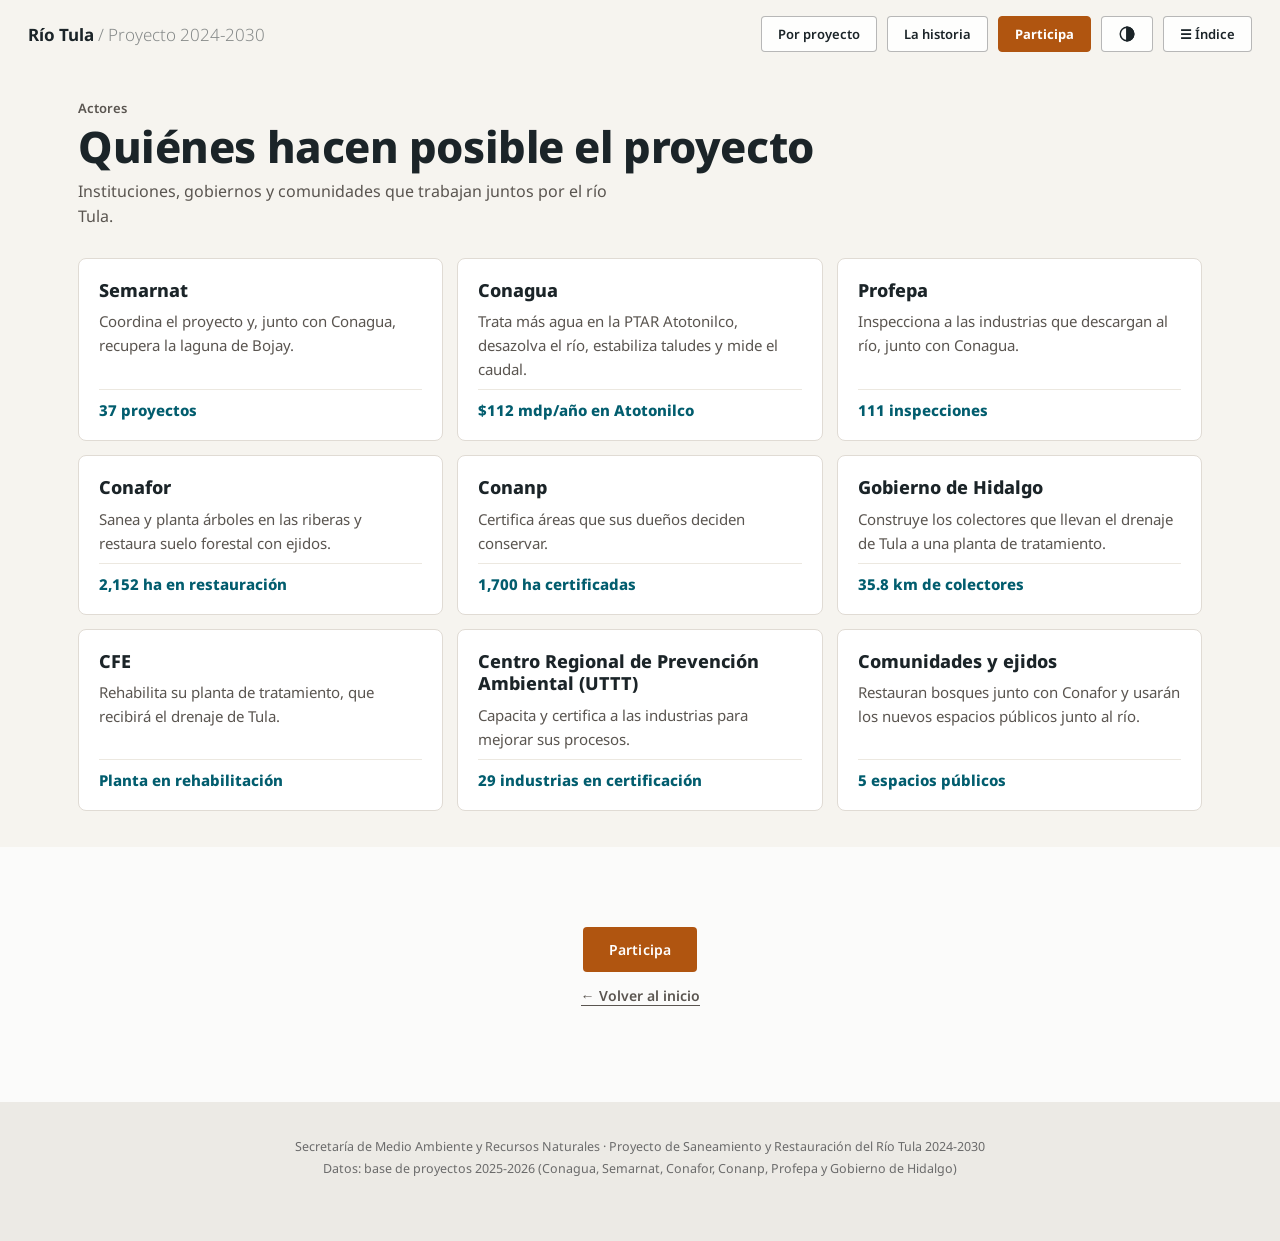
==== actores.html @ f4e47dea "Rediseño: landing corta, páginas Por proyecto y Actores, Participa en todo, diseño propio para celul" ====
<!DOCTYPE html>
<html lang="es">
<head>
  <meta charset="UTF-8" />
  <meta name="viewport" content="width=device-width, initial-scale=1.0" />
  <title>Actores · Río Tula: Plan de Saneamiento y Restauración 2024-2030</title>
  <meta name="description" content="El proyecto para sanear y restaurar el río Tula: un río más limpio, más seguro, más vivo y para todas y todos." />
  <link href="https://fonts.googleapis.com/css2?family=Noto+Sans:wght@300;400;500;600;700;800;900&display=swap" rel="stylesheet" />
  <link rel="stylesheet" href="css/temas.css?v=34" />
  <link rel="stylesheet" href="css/historia.css?v=34" />
  <link rel="stylesheet" href="css/capitulos.css?v=34" />
  <link rel="stylesheet" href="css/sistema.css?v=34" />
<link rel="preload" as="image" href="img/video/diagnostico_7.jpg" />
  <script>(function(){var h=document.documentElement;h.classList.add('js');try{var s=localStorage;if(s.getItem('rt-noche')==='1')h.dataset.theme='dark';if(s.getItem('rt-cvd')==='1')h.dataset.cvd='1'}catch(e){}})()</script>
</head>
<body>
<svg width="0" height="0" style="position:absolute" aria-hidden="true" focusable="false"><defs>
<filter id="f-rosa"    color-interpolation-filters="sRGB"><feColorMatrix type="matrix" values="0 0 0 0 0.753  0 0 0 0 0.478  0 0 0 0 0.447  0 0 0 1 0"/></filter>
<filter id="f-naranja" color-interpolation-filters="sRGB"><feColorMatrix type="matrix" values="0 0 0 0 0.788  0 0 0 0 0.400  0 0 0 0 0.122  0 0 0 1 0"/></filter>
<filter id="f-naranja-x2" color-interpolation-filters="sRGB"><feColorMatrix type="matrix" values="0 0 0 0 0.788  0 0 0 0 0.400  0 0 0 0 0.122  0 0 0 2.6 0"/></filter>
<filter id="f-verde"   color-interpolation-filters="sRGB"><feColorMatrix type="matrix" values="0 0 0 0 0.435  0 0 0 0 0.420  0 0 0 0 0.100  0 0 0 1 0"/></filter>
<filter id="f-slate"   color-interpolation-filters="sRGB"><feColorMatrix type="matrix" values="0 0 0 0 0.396  0 0 0 0 0.455  0 0 0 0 0.545  0 0 0 1 0"/></filter>
</defs></svg>
<div id="progress"></div>

<nav id="main-nav">
  <a class="nav-logo" href="index.html">Río Tula <span>/ Proyecto 2024-2030</span></a>
  <div class="nav-right">
    <a class="nav-btn nav-link" href="proyecto.html">Por proyecto</a><a class="nav-btn nav-link" href="historia.html">La historia</a>
    <button class="nav-btn nav-pp" id="ppBtn" type="button" data-pp>Participa</button>
    <div class="a11y">
      <button class="nav-btn a11y-btn" id="a11yBtn" type="button" aria-haspopup="true" aria-expanded="false" aria-controls="a11yMenu" aria-label="Accesibilidad" title="Accesibilidad">
        <svg viewBox="0 0 24 24" width="18" height="18" fill="none" stroke="currentColor" stroke-width="2" stroke-linecap="round" aria-hidden="true"><circle cx="12" cy="12" r="9"/><path d="M12 3v18" /><path d="M12 3a9 9 0 0 1 0 18z" fill="currentColor"/></svg>
      </button>
      <div class="a11y-menu" id="a11yMenu" role="group" aria-label="Accesibilidad">
        <p class="a11y-t">Accesibilidad</p>
        <label class="a11y-sw"><input type="checkbox" id="swNoche"><span class="sw"></span><span>Modo noche</span></label>
        <label class="a11y-sw"><input type="checkbox" id="swCvd"><span class="sw"></span><span>Modo daltonismo</span></label>
      </div>
    </div>
    <button class="nav-btn" id="idxBtn" type="button">☰ Índice</button>
  </div>
</nav>

<div class="idx-panel" id="idxPanel" role="dialog" aria-label="Índice">
  <button class="idx-close" id="idxClose" type="button" aria-label="Cerrar">×</button>
  <div class="idx-box"><p class="idx-k">Índice</p><ol class="idx-cols"><li><a href="index.html#origen" style="--c:#025d6e;--bp:50% 50%" data-img="img/fotos/diagnostico/1_Descargas%20residuales%20directas%20al%20r%C3%ADo.jpg"><span class="ic-n">01</span><span class="ic-img"></span><span class="ic-t">De dónde viene el agua</span><small>El problema: los afluentes del río Tula</small></a></li><li><a href="index.html#avance" style="--c:#025d6e;--bp:50% 50%" data-img="img/fotos/inundaciones-1/10_Gaviones%20en%20El%20Chamizal%20-%202026.jpg"><span class="ic-n">02</span><span class="ic-img"></span><span class="ic-t">Ya está en marcha</span><small>Lo que se hizo en 2025 y 2026</small></a></li><li><a href="index.html#solucion" style="--c:#025d6e;--bp:50% 50%" data-img="img/fotos/calidad-1/1_PTAR%20Atotonilco.jpg"><span class="ic-n">03</span><span class="ic-img"></span><span class="ic-t">La solución</span><small>Cuatro mensajes, un mismo río</small></a></li><li><a href="proyecto.html" style="--c:#025d6e;--bp:50% 50%" data-img="img/fotos/ecosistemas-4/11_OBJETIVO%202026%20-%20El%20Chamizal.jpg"><span class="ic-n">04</span><span class="ic-img"></span><span class="ic-t">Por proyecto</span><small>Cada proyecto con su mapa, fotos y avance</small></a></li><li><a href="historia.html" style="--c:#025d6e;--bp:40% 50%" data-img="img/mapa/historia-final.webp"><span class="ic-n">05</span><span class="ic-img"></span><span class="ic-t">Historia del río</span><small>Cómo llegó a esta condición</small></a></li><li><a href="actores.html" style="--c:#025d6e;--bp:50% 50%" data-img="img/fotos/ecosistemas-3/1_Puma%20encontrado%20en%20una%20ADVC%20a%203%20km%20del%20r%C3%ADo%20-%202026.png"><span class="ic-n">06</span><span class="ic-img"></span><span class="ic-t">Quiénes participan</span><small>Instituciones y comunidades</small></a></li><li><a href="index.html#participa" style="--c:#b05510;--bp:50% 50%" data-img="img/fotos/participa/1_Jornada%20de%20limpieza%20en%20Chapultepec%20-%202025.jpg"><span class="ic-n">07</span><span class="ic-img"></span><span class="ic-t">Participa</span><small>Cómo sumarte al proyecto</small></a></li></ol></div>
</div>

<div class="lightbox" id="lightbox"><button class="lightbox-close" type="button" aria-label="Cerrar">×</button><button class="lightbox-nav lightbox-prev" type="button" aria-label="Anterior">‹</button><img id="lightboxImg" alt=""><button class="lightbox-nav lightbox-next" type="button" aria-label="Siguiente">›</button><div class="lightbox-cap" id="lightboxCap"></div></div>

<div class="pp" id="ppPanel" role="dialog" aria-label="Súmate a recuperar el río"><div class="pp-box"><button class="pp-x" type="button" aria-label="Cerrar">×</button><h2>Súmate a recuperar el río</h2><p>Elige cómo quieres participar.</p><div class="pp-ls"><a class="pp-l" href="https://forms.gle/ywk73PzvLo6HkGVFA" target="_blank" rel="noopener">Participa en eventos<i>→</i></a><a class="pp-l" href="https://forms.gle/ywk73PzvLo6HkGVFA" target="_blank" rel="noopener">Recibe información<i>→</i></a><a class="pp-l" href="https://forms.gle/ywk73PzvLo6HkGVFA" target="_blank" rel="noopener">Sugerencias o propuestas de colaboración<i>→</i></a><a class="pp-l" href="https://www.profepa.gob.mx/innovaportal/v/1156/1/mx/haz_tu_denuncia.html" target="_blank" rel="noopener">Denuncia a una industria que contamina el río<i>→</i></a></div></div></div><button class="pp-bar" id="ppBar" type="button" data-pp>Participa</button>

<section class="s-actores" id="actores" data-nav="light"><div class="ac-in"><div class="ac-head"><span class="s-tag">Actores</span><h1>Quiénes hacen posible el proyecto</h1><p>Instituciones, gobiernos y comunidades que trabajan juntos por el río Tula.</p></div><div class="ac-grid"><article class="ac-c"><h3>Semarnat</h3><p>Coordina el proyecto y, junto con Conagua, recupera la laguna de Bojay.</p><span class="ac-k">37 proyectos</span></article><article class="ac-c"><h3>Conagua</h3><p>Trata más agua en la PTAR Atotonilco, desazolva el río, estabiliza taludes y mide el caudal.</p><span class="ac-k">$112 mdp/año en Atotonilco</span></article><article class="ac-c"><h3>Profepa</h3><p>Inspecciona a las industrias que descargan al río, junto con Conagua.</p><span class="ac-k">111 inspecciones</span></article><article class="ac-c"><h3>Conafor</h3><p>Sanea y planta árboles en las riberas y restaura suelo forestal con ejidos.</p><span class="ac-k">2,152 ha en restauración</span></article><article class="ac-c"><h3>Conanp</h3><p>Certifica áreas que sus dueños deciden conservar.</p><span class="ac-k">1,700 ha certificadas</span></article><article class="ac-c"><h3>Gobierno de Hidalgo</h3><p>Construye los colectores que llevan el drenaje de Tula a una planta de tratamiento.</p><span class="ac-k">35.8 km de colectores</span></article><article class="ac-c"><h3>CFE</h3><p>Rehabilita su planta de tratamiento, que recibirá el drenaje de Tula.</p><span class="ac-k">Planta en rehabilitación</span></article><article class="ac-c"><h3>Centro Regional de Prevención Ambiental (UTTT)</h3><p>Capacita y certifica a las industrias para mejorar sus procesos.</p><span class="ac-k">29 industrias en certificación</span></article><article class="ac-c"><h3>Comunidades y ejidos</h3><p>Restauran bosques junto con Conafor y usarán los nuevos espacios públicos junto al río.</p><span class="ac-k">5 espacios públicos</span></article></div></div></section><section class="hs-fin" data-nav="light"><button class="btn btn-dark" type="button" data-pp>Participa</button><a class="hs-volver" href="index.html">← Volver al inicio</a></section><footer>Secretaría de Medio Ambiente y Recursos Naturales · Proyecto de Saneamiento y Restauración del Río Tula 2024-2030<br>Datos: base de proyectos 2025-2026 (Conagua, Semarnat, Conafor, Conanp, Profepa y Gobierno de Hidalgo)</footer>

<script data-goatcounter="https://riotula.goatcounter.com/count" async src="//gc.zgo.at/count.js"></script>
<script src="js/sitio.js?v=34"></script>
</body>
</html>
---- css/temas.css ----
/* ============================================================================
   temas.css — Paleta por tema (rosa / naranja / verde) — Río Tula v2027
   ----------------------------------------------------------------------------
   Los colores salen de los renders de Andrea (rutas y banners del video).
   Para cambiar un color: editar SOLO este archivo (y el filtro SVG de
   index.html si es una capa recoloreada: #f-rosa, #f-naranja, #f-verde).

   Uso:  <section class="cap tema-rosa"> ... </section>
   Todo lo temático lee --tema, --tema-dark, --tema-fill y --tema-tint.
   ============================================================================ */

:root {
  /* Calidad del agua / saneamiento */
  --rosa:        #c07a72;   /* color de mapa (ruta de colectores)          */
  --rosa-fill:   #bd756d;   /* rellenos con texto blanco (banner, tarjeta) */
  --rosa-dark:   #8a403a;   /* texto/títulos sobre fondo claro             */
  --rosa-tint:   rgba(192, 122, 114, .24);

  /* Gestión de inundaciones */
  --naranja:      #c9661f;
  --naranja-fill: #c4621c;
  --naranja-dark: #8a430f;
  --naranja-tint: rgba(201, 102, 31, .22);

  /* Ecosistemas y espacio público (verde oliva del render) */
  --verde:        #6f6b19;
  --verde-fill:   #656115;
  --verde-dark:   #46440f;
  --verde-tint:   rgba(111, 107, 25, .20);

  /* Interconexión (acento extra del video) */
  --slate:        #65748b;

  /* Historia: naranja y vino del mapa original */
  --azul:        #e67e22;
  --azul-fill:   #a8501a;
  --azul-dark:   #611232;
  --azul-tint:   rgba(196, 94, 26, .16);

  /* Tema activo por defecto */
  --tema:        var(--rosa);
  --tema-fill:   var(--rosa-fill);
  --tema-dark:   var(--rosa-dark);
  --tema-tint:   var(--rosa-tint);

  /* Neutros */
  --ink:   #1c1c1c;
  --paper: #f4f2ee;
  --night: #0a0e12;
  --vino:  #611232;
}

.tema-rosa    { --tema: var(--rosa);    --tema-fill: var(--rosa-fill);    --tema-dark: var(--rosa-dark);    --tema-tint: var(--rosa-tint); }
.tema-naranja { --tema: var(--naranja); --tema-fill: var(--naranja-fill); --tema-dark: var(--naranja-dark); --tema-tint: var(--naranja-tint); }
.tema-verde   { --tema: var(--verde);   --tema-fill: var(--verde-fill);   --tema-dark: var(--verde-dark);   --tema-tint: var(--verde-tint); }
.tema-azul    { --tema: var(--azul);    --tema-fill: var(--azul-fill);    --tema-dark: var(--azul-dark);    --tema-tint: var(--azul-tint); }

/* mismo cambio por atributo en <html> (lo usa el scroll para el botón "Ver mapa") */
[data-tema="rosa"]    { --tema: var(--rosa);    --tema-fill: var(--rosa-fill);    --tema-dark: var(--rosa-dark);    --tema-tint: var(--rosa-tint); }
[data-tema="naranja"] { --tema: var(--naranja); --tema-fill: var(--naranja-fill); --tema-dark: var(--naranja-dark); --tema-tint: var(--naranja-tint); }
[data-tema="verde"]   { --tema: var(--verde);   --tema-fill: var(--verde-fill);   --tema-dark: var(--verde-dark);   --tema-tint: var(--verde-tint); }
[data-tema="azul"]    { --tema: var(--azul);    --tema-fill: var(--azul-fill);    --tema-dark: var(--azul-dark);    --tema-tint: var(--azul-tint); }

/* ---- Resaltado tipo flúor -------------------------------------------------- */
mark.fluor {
  background: var(--tema-fill);
  color: #fff;
  padding: .04em .3em;
  border-radius: .16em;
  box-decoration-break: clone;
  -webkit-box-decoration-break: clone;
}

/* ---- Dato por confirmar (Andrea lo está investigando) ---------------------- */
.pend {
  background: #ffe45c;
  color: #4a3b00;
  font-weight: 700;
  padding: 0 .3em;
  border-radius: .2em;
  border-bottom: 2px dashed #b38f00;
  cursor: help;
}

/* ---- Recoloreo de capas PNG por tema (filtros SVG definidos en index.html) - */
.tint-rosa    { filter: url(#f-rosa); }
.tint-naranja { filter: url(#f-naranja); }
.tint-naranja-x2 { filter: url(#f-naranja-x2); }
.tint-verde   { filter: url(#f-verde); }
.tint-slate   { filter: url(#f-slate); }
---- css/historia.css ----
/* ============================================================================
   historia.css — Historia del río: el mapa ORIGINAL (líneas finas, colores de siempre)
   pero sobre fondo CLARO, más grande y con nombres de municipios.
   El mapa es un SVG (viewBox 460×767) que se acerca a cada época con JS
   (sitio.js → activateHist).  --fs = tamaño "de pantalla" en unidades SVG:
   los textos y trazos no cambian de tamaño al hacer zoom.
   Colores originales: naranja #c45e1a (Nochistongo) · turquesa #3d93a6 (túneles) ·
   dorado #f2c14e (dique) · azul agua rgb(94,168,207) · verde #3fae7a (río restaurado).
   ============================================================================ */

.s-historia { background: #fbfbfa; padding: 40px 0 0; }
.hs-intro-plain { max-width: 680px; margin: 0 auto; padding: 60px 32px 56px; text-align: center; }
.hs-intro-plain .s-tag { color: #c45e1a; }
.hs-intro-plain .s-title { color: var(--ink); }
.hs-intro-plain .s-body { color: #555; margin-top: 16px; }

.hist .cap-stage { background: #f3f3f3; }

.hmap { position: absolute; inset: 0; width: 100%; height: 100%; display: block; --fs: 10; }
.hmap .hillshade { opacity: 1; }

/* ─ Base: relieve + límites reales (paleta tomada del mapa de referencia) ─
   amarillo #c9a227 (gran cuenca del Valle de México) · ocre punteado #8a7a3f
   (estados) · rojizo #6d381e (delimitación del proyecto) · teal #025d6e
   (agua) · negro (obras) · beige #f2eae1 (distritos de riego) ·
   verde salvia #c2d0ba (humedales) */
.hmap .estados { fill: none; stroke: #8a7a3f; stroke-width: calc(var(--fs) * .04px); transition: opacity 1s; stroke-dasharray: 2 2; }
.hmap .cuenca { fill: none; stroke: #c9a227; stroke-width: calc(var(--fs) * .10px); opacity: 0; transition: opacity 1.2s; }
.hmap .cuenca.on { opacity: 1; }
.hmap .delim { fill: none; stroke: #6d381e; stroke-width: calc(var(--fs) * .10px); opacity: 0; transition: opacity 1.2s; }
.hmap .delim.on { opacity: 1; }
.hmap .humedal { fill: rgba(194, 208, 186, .65); stroke: rgba(150, 170, 140, .5); stroke-width: calc(var(--fs) * .08px); }
.hmap .distritos { stroke-width: calc(var(--fs) * .05px); opacity: 0; transition: opacity 1s; }
.hmap .distritos.on { opacity: 1; }
.hmap .canaldr { stroke-width: calc(var(--fs) * .02px); }
.hmap .manzanas { fill: #a3a3a3; stroke: none; mix-blend-mode: multiply; opacity: 0; transition: opacity 1s; }
.hmap .manzanas.on { opacity: .7; }
.hmap .rivers { fill: none; stroke: #025d6e; stroke-width: calc(var(--fs) * .16px); }

/* ─ Agua ─ */
.hmap .waterbody, .hmap .lake { fill: rgba(2, 93, 110, .8); stroke: #025d6e; stroke-width: calc(var(--fs) * .1px); opacity: 0; transition: opacity 1s, fill 1.2s, stroke 1.2s; }
.hmap .waterbody.on, .hmap .lake.on { opacity: 1; }
.hmap .lake.drained { opacity: 0; }
.hmap .endho { fill: rgba(2, 93, 110, .8); stroke: #025d6e; stroke-width: calc(var(--fs) * .16px); opacity: 0; transition: opacity 1s; }
.hmap .endho.on { opacity: 1; }

/* ─ Obras (se dibujan al llegar su época) ─ */
.hmap .line, .hmap .dique {
  fill: none; stroke-linecap: round; stroke-linejoin: round; stroke-width: calc(var(--fs) * .22px);
  stroke-dasharray: 1; stroke-dashoffset: 1; opacity: 0; transition: stroke-dashoffset 1.8s ease, opacity .4s;
}
.hmap .line.on, .hmap .dique.on { opacity: 1; stroke-dashoffset: 0; }
.hmap .dique  { stroke: #1a1a1a; }
.hmap .noch   { stroke: #1a1a1a; }
.hmap .canal  { stroke: #1a1a1a; }
.hmap .tep    { stroke: #1a1a1a; }
.hmap .emisor { stroke: #1a1a1a; }
.hmap .teo    { stroke: #1a1a1a; }

/* ─ Puntos históricos (extremos del dique, etc.) ─ */
.hmap .hito { fill: #1a1a1a; stroke: #fbfbfa; stroke-width: calc(var(--fs) * .12px); opacity: 0; transition: opacity .8s; }
.hmap .hito.on { opacity: 1; }

/* ─ Río Tula y la ciudad ─ */
.hmap .riotula { fill: none; stroke: #025d6e; stroke-width: calc(var(--fs) * .2px); stroke-linecap: round; stroke-linejoin: round; transition: stroke .9s, stroke-width .9s, filter .9s; }
.hmap .riotula.restored { stroke: #025d6e; stroke-width: calc(var(--fs) * .28px); filter: drop-shadow(0 0 4px rgba(2, 93, 110, .55)); }
.hmap .tulacity { fill: rgba(109, 56, 30, .05); stroke: rgba(109, 56, 30, .35); stroke-width: calc(var(--fs) * .14px); opacity: 0; transition: opacity .8s, fill .8s, stroke .8s; }
.hmap .tulacity.on { opacity: 1; }
.hmap .tulacity.restored { fill: rgba(2, 93, 110, .16); stroke: #025d6e; }

/* ─ Tenochtitlan (glifo estilo mapa colonial: traza urbana rodeada de agua) ─ */
.hmap .tenoch { opacity: 0; transition: opacity 1s; }
.hmap .tenoch.on { opacity: 1; }
.hmap .tenoch-agua { fill: rgba(2, 93, 110, .25); stroke: #025d6e; stroke-width: calc(var(--fs) * .1px); }
.hmap .tenoch-calz { fill: none; stroke: #1a1a1a; stroke-width: calc(var(--fs) * .1px); }
.hmap .tenoch-isla { fill: #6d381e; stroke: #fbfbfa; stroke-width: calc(var(--fs) * .1px); }

/* ─ Marcadores ─ */
.hmap .marker { opacity: 0; transition: opacity .6s; }
.hmap .marker.on { opacity: 1; }
.hmap .marker circle { transform-box: fill-box; transform-origin: center; }
.hmap .marker .dot { stroke-width: 1.6; stroke: #fff; }
.hmap .marker.zump .dot { fill: #025d6e; }
.hmap .marker.enfasis .dot { fill: #6d381e; }
.hmap .marker .ping { fill: none; stroke-width: 1.4; animation: hsPing 2s ease-out infinite; }
.hmap .marker.zump .ping { stroke: #025d6e; } .hmap .marker.enfasis .ping { stroke: #6d381e; }
@keyframes hsPing { 0% { transform: scale(1); opacity: .9; } 100% { transform: scale(3.6); opacity: 0; } }

/* ─ Etiquetas ─ */
.hmap .lbl {
  font-family: 'Noto Sans', sans-serif; font-weight: 600; fill: #2b2b28; text-anchor: middle;
  paint-order: stroke; stroke: #fbfbfa; stroke-width: calc(var(--fs) * .32px); stroke-linejoin: round;
  opacity: 0; transition: opacity .6s; pointer-events: none;
}
.hmap .lbl.on { opacity: 1; }
.hmap .lbl.s  { font-size: calc(var(--fs) * .95px); }
.hmap .lbl.m  { font-size: calc(var(--fs) * 1.15px); }
.hmap .lbl.l  { font-size: calc(var(--fs) * 1.55px); font-weight: 800; }
.hmap .lbl.st { font-size: calc(var(--fs) * 1.5px); letter-spacing: calc(var(--fs) * .3px); fill: #8a7a3f; font-weight: 700; stroke: none; }
.hmap .lbl.st.on { opacity: .6; }
.hmap .lbl.cuenca { fill: #9c7f1f; font-style: italic; }
.hmap .lbl.delim  { fill: #6d381e; font-style: italic; }
.hmap .lbl.estado { fill: #8a7a3f; font-weight: 700; letter-spacing: calc(var(--fs) * .1px); }
.hmap .lbl.estado.on { opacity: .75; }
.hmap .lbl.agua   { fill: #025d6e; font-style: italic; }
.hmap .lbl.hist   { fill: #6d381e; }
.hmap .lbl.ciudad { fill: #6d381e; font-weight: 800; }
.hmap .lbl.canal  { fill: #1a1a1a; }
.hmap .lbl.tajo   { fill: #1a1a1a; }
.hmap .lbl.tep    { fill: #1a1a1a; }
.hmap .lbl.teo    { fill: #1a1a1a; }
.hmap .lbl.ptar   { fill: #025d6e; font-weight: 800; }
.hmap .lbl.rio    { fill: #025d6e; font-style: italic; }
.hmap .lbl.lm     { fill: #2b2b28; }
.hmap .lbl.key    { fill: #111111; font-weight: 800; }

/* ─ Línea del tiempo ─ */
.hs-timeline { position: absolute; z-index: 4; left: 62%; bottom: 20px; transform: translateX(-50%); width: min(470px, 44vw); padding: 12px 22px 24px; background: rgba(255,255,255,.9); border-radius: 16px; box-shadow: 0 10px 30px -14px rgba(0,0,0,.35); }
.hs-timeline-here { position: relative; left: 0; transform: translateX(-50%); white-space: nowrap; font: 700 11px 'Noto Sans', sans-serif; letter-spacing: .12em; text-transform: uppercase; color: #611232; margin-bottom: 10px; transition: left .5s ease; }
.hs-timeline-track { position: relative; height: 3px; background: rgba(0, 0, 0, .12); border-radius: 2px; }
.hs-timeline-fill { position: absolute; left: 0; top: 0; height: 100%; width: 0; background: linear-gradient(90deg, #611232, #c45e1a); border-radius: 2px; transition: width .5s ease; }
.hs-timeline-dot { position: absolute; top: 50%; left: 0; width: 13px; height: 13px; border-radius: 50%; background: #fff; border: 3px solid #c45e1a; transform: translate(-50%, -50%); transition: left .5s ease; box-shadow: 0 2px 8px rgba(0,0,0,.25); }
.hs-tick { position: absolute; top: 12px; transform: translateX(-50%); font-size: 9.5px; color: #7a7a7a; white-space: nowrap; }

@media (max-width: 900px) {
  .s-historia { padding-top: 24px; }
  .hs-intro-plain { padding: 40px 22px 34px; }
  .hs-timeline { left: 50%; width: 84%; bottom: 8px; padding: 8px 14px 10px; }
  .hs-tick { display: none; }
  .hs-timeline-here { font-size: 10px; margin-bottom: 7px; }
}
---- css/capitulos.css ----
/* ============================================================================
   capitulos.css — Río Tula v2027 (borrador)
   Base · nav · índice · hero · compromiso 92 · escenario (mapa + textitos) ·
   carrusel · círculos del proyecto · cierre · móvil
   ============================================================================ */

*, *::before, *::after { box-sizing: border-box; margin: 0; padding: 0; }
html { scroll-behavior: smooth; }
body {
  font-family: 'Noto Sans', system-ui, sans-serif;
  color: var(--ink);
  background: #0a0e12;
  -webkit-font-smoothing: antialiased;
}
img { max-width: 100%; }
a { color: inherit; }
.js .reveal, .js .rv { opacity: 0; transform: translateY(22px); transition: opacity .8s ease, transform .8s ease; }
.js .reveal.visible, .js .rv.in { opacity: 1; transform: none; }

/* textos generales (los usa también la historia) */
.s-tag { display: inline-block; font-size: 11px; font-weight: 600; letter-spacing: .18em; text-transform: uppercase; color: var(--vino); margin-bottom: 18px; }
.s-title { font-family: 'Noto Sans', sans-serif; font-size: clamp(28px, 3.5vw, 42px); font-weight: 700; line-height: 1.18; color: var(--ink); margin-bottom: 20px; }
.s-body { font-size: 16px; line-height: 1.75; color: #4a4a4a; font-weight: 300; }
.s-body p + p { margin-top: 14px; }
.s-body strong { color: var(--ink); font-weight: 600; }

/* ─── Barra de progreso ─── */
#progress { position: fixed; top: 0; left: 0; height: 3px; width: 0; z-index: 130; background: var(--tema, #1f6fd6); transition: background .6s; }

/* ─── Navegación (siempre clara) ─── */
#main-nav {
  position: fixed; top: 0; left: 0; right: 0; z-index: 100;
  display: flex; align-items: center; justify-content: space-between; gap: 12px;
  padding: 16px 28px; transition: background .4s, padding .3s, box-shadow .3s;
}
#main-nav.scrolled { background: rgba(255,255,255,.9); backdrop-filter: blur(10px); padding: 10px 28px; box-shadow: 0 1px 0 rgba(0,0,0,.06); }
.nav-logo { font-family: 'Noto Sans', sans-serif; font-size: 17px; font-weight: 700; color: var(--ink); text-decoration: none; }
.nav-logo span { opacity: .5; font-weight: 300; }
.nav-right { display: flex; gap: 10px; align-items: center; }
.nav-btn {
  font: 600 13px 'Noto Sans', sans-serif; color: var(--ink); background: rgba(255,255,255,.85);
  border: 1px solid rgba(0,0,0,.2); border-radius: 24px; padding: 9px 18px; cursor: pointer; transition: background .3s, transform .15s;
}
.nav-btn:hover { background: #fff; transform: translateY(-1px); }

/* ─── Índice (panel) ─── */
.idx-panel {
  position: fixed; inset: 0; z-index: 200; display: none; align-items: center; justify-content: center;
  background: rgba(246,244,239,.98); padding: 24px; overflow-y: auto;
}
.idx-panel.open { display: flex; }
.idx-box { width: min(560px, 100%); }
.idx-box h2 { font-family: 'Noto Sans', sans-serif; color: var(--ink); font-size: 30px; margin-bottom: 22px; }
.idx-close { position: absolute; top: 18px; right: 22px; background: none; border: 0; color: var(--ink); font-size: 34px; cursor: pointer; line-height: 1; }
.idx-list { list-style: none; display: grid; gap: 8px; }
.idx-list a {
  display: flex; align-items: baseline; gap: 16px; padding: 14px 16px; border-radius: 14px; text-decoration: none; color: var(--ink);
  background: #fff; border: 1px solid rgba(0,0,0,.08); transition: transform .2s, border-color .2s, box-shadow .2s;
}
.idx-list a:hover { border-color: var(--c, #999); transform: translateY(-2px); box-shadow: 0 10px 24px -14px rgba(0,0,0,.4); }
.idx-list b { font-family: 'Noto Sans', sans-serif; font-size: 22px; color: var(--c, #1f6fd6); min-width: 30px; }
.idx-list span { font-size: 16px; font-weight: 600; }
.idx-list small { display: block; font-size: 12.5px; color: #6b6b6b; font-weight: 400; margin-top: 2px; }

/* ─── Aviso de borrador ─── */
.borrador {
  position: fixed; left: 14px; bottom: 14px; z-index: 95; display: flex; align-items: center; gap: 10px;
  background: #1c1c1c; color: #fff; font: 600 11.5px 'Noto Sans', sans-serif; padding: 7px 8px 7px 14px;
  border-radius: 22px; box-shadow: 0 8px 24px -8px rgba(0,0,0,.5); max-width: calc(100vw - 28px);
}
.borrador button { border: 0; background: rgba(255,255,255,.2); color: #fff; width: 22px; height: 22px; border-radius: 50%; cursor: pointer; font-size: 14px; line-height: 1; }

/* ─── Portada (clara) ─── */
.hero {
  position: relative; min-height: 100svh; isolation: isolate; overflow: hidden;
  display: flex; flex-direction: column; align-items: center; justify-content: center; text-align: center;
  padding: 120px 24px 56px; background: #f6f4ef;
}
.hero-bg, .hero-glow { position: absolute; inset: -3%; z-index: -3; background-size: cover; background-position: 50% 40%; }
.hero-bg { background-image: url(../img/mapa/base.webp); animation: heroZoom 40s ease-in-out infinite alternate; }
.hero-glow { z-index: -2; background-image: url(../img/mapa/ov-rio.webp); mix-blend-mode: multiply; opacity: .9; animation: heroZoom 40s ease-in-out infinite alternate; }
.hero::after { content: ""; position: absolute; inset: 0; z-index: -1; background: radial-gradient(ellipse at 50% 46%, rgba(246,244,239,.92), rgba(246,244,239,.62) 55%, rgba(246,244,239,.25) 100%), linear-gradient(to bottom, transparent 70%, #f6f4ef); }
@keyframes heroZoom { from { transform: scale(1); } to { transform: scale(1.07) translate(-1%, -1%); } }
.hs-eyebrow { font-size: 12px; letter-spacing: .22em; text-transform: uppercase; color: #5b6b7f; font-weight: 600; margin-bottom: 20px; }
.hs-main-title { font-family: 'Noto Sans', sans-serif; font-size: clamp(48px, 8vw, 92px); font-weight: 700; line-height: 1; color: #2f5d6d; letter-spacing: -.02em; }
.hs-main-title em { font-style: italic; }
.hs-subtitle { margin: 22px auto 0; max-width: 46ch; font-size: clamp(15px, 1.7vw, 19px); color: #444; font-weight: 400; line-height: 1.6; }
.hero-cta { display: flex; gap: 12px; justify-content: center; margin-top: 28px; flex-wrap: wrap; }
.btn { display: inline-flex; align-items: center; gap: 8px; font: 700 14px 'Noto Sans', sans-serif; padding: 14px 30px; border-radius: 30px; text-decoration: none; transition: transform .2s, box-shadow .2s; }
.btn:hover { transform: translateY(-2px); }
.btn-dark { background: var(--ink); color: #fff; box-shadow: 0 10px 24px -10px rgba(0,0,0,.6); }
.idx-grid { display: grid; grid-template-columns: repeat(auto-fit, minmax(210px, 1fr)); gap: 10px; width: min(900px, 100%); margin: 44px auto 0; text-align: left; }
.idx-item {
  display: flex; gap: 12px; align-items: baseline; padding: 13px 16px; border-radius: 14px; text-decoration: none; color: var(--ink);
  background: rgba(255,255,255,.85); border: 1px solid rgba(0,0,0,.09); backdrop-filter: blur(6px);
  transition: transform .2s, border-color .2s, box-shadow .2s;
}
.idx-item:hover { border-color: var(--c, #999); transform: translateY(-2px); box-shadow: 0 12px 26px -16px rgba(0,0,0,.45); }
.idx-item b { font-family: 'Noto Sans', sans-serif; font-size: 22px; color: var(--c, #1f6fd6); }
.idx-item span { font-size: 14px; font-weight: 600; line-height: 1.25; }

/* subíndices: Calidad/Inundaciones/Ecosistemas cuelgan de "3 El proyecto" */
.idx-item.idx-sub { padding: 10px 15px 10px 26px; background: rgba(255,255,255,.55); }
.idx-item.idx-sub b { font-size: 15px; }
li.idx-sub { margin-left: 22px; }
li.idx-sub a { padding: 10px 14px; background: rgba(0,0,0,.015); }
li.idx-sub b { font-size: 16px; }

/* ─── Compromiso 92 (estilo "informe de gobierno": oscuro, con el mapa
   final de la historia de fondo, fijo mientras se hace scroll) ─── */
.s-promesa {
  background-color: #0e2023; background-image: url(img/mapa/historia-final.webp);
  background-size: cover; background-position: center; background-attachment: fixed;
  color: #fff; position: relative; padding: 80px 0 0;
}
.pm-scrim { position: absolute; inset: 0; background: linear-gradient(200deg, rgba(8,20,23,.84), rgba(8,20,23,.94)); }
.pm-fade { position: absolute; left: 0; right: 0; bottom: 0; height: 160px; background: linear-gradient(rgba(8,20,23,0), #0e2023); }
.pm-grid {
  position: relative; z-index: 1; max-width: 1160px; margin: 0 auto; padding: 0 28px 72px;
  display: grid; grid-template-columns: 1.25fr 1fr; gap: 40px; align-items: center;
}
.pm-text { text-align: left; }
.pm-92-row { display: flex; align-items: center; gap: 18px; margin-top: 6px; }
.pm-92 { font: 900 clamp(56px, 7vw, 92px)/1 'Noto Sans', sans-serif; color: #d9b45c; letter-spacing: -.02em; text-shadow: 0 6px 24px rgba(0,0,0,.4); flex: none; }
.pm-photo { position: sticky; top: 100px; }
.pm-photo .burbuja { grid-column: auto; justify-self: stretch; align-self: auto; width: 100%; aspect-ratio: 4/3; margin: 0; opacity: 1 !important; transform: none !important; border-color: #d9b45c; }
.pm-kicker { font-size: 11px; letter-spacing: .2em; text-transform: uppercase; color: #d9b45c; font-weight: 700; margin-bottom: 6px; }
.pm-h { font-family: 'Noto Sans', sans-serif; font-weight: 700; font-size: clamp(21px, 2.6vw, 32px); line-height: 1.15; color: #fff; margin: 0; }
.pm-h em { font-style: normal; color: #d9b45c; }
.pm-h-sub { margin-top: 4px; font-size: 14px; color: rgba(255,255,255,.68); }
.pm-sub { margin-top: 14px; font-size: 14.5px; line-height: 1.6; color: rgba(255,255,255,.8); max-width: 56ch; }
.tula-facts { display: flex; flex-wrap: wrap; gap: 10px 28px; margin-top: 18px; }
.tula-facts b { display: block; font-family: 'Noto Sans', sans-serif; font-weight: 900; font-size: clamp(21px, 2vw, 27px); line-height: 1; color: #d9b45c; }
.tula-facts span { display: block; margin-top: 4px; font-size: 11.5px; color: rgba(255,255,255,.65); }
.pm-divider { height: 1px; background: rgba(255,255,255,.16); margin: 26px 0 22px; }
.pm-h2 { font-family: 'Noto Sans', sans-serif; font-size: clamp(19px, 2.2vw, 26px); line-height: 1.2; color: #fff; margin: 0 0 14px; }
.nums { display: grid; grid-template-columns: repeat(auto-fit, minmax(200px, 1fr)); gap: 14px; }
.nums .n { background: rgba(255,255,255,.08); border-radius: 16px; padding: 16px 18px 14px; border-top: 4px solid #d9b45c; backdrop-filter: blur(6px); }
.nums .n b { display: block; font-family: 'Noto Sans', sans-serif; font-weight: 900; font-size: clamp(24px, 2.6vw, 32px); line-height: 1; color: #d9b45c; }
.nums .n span { display: block; margin-top: 6px; font-size: 12.5px; line-height: 1.45; color: rgba(255,255,255,.82); }
.pm-puente { margin-top: 24px; font-family: 'Noto Sans', sans-serif; font-style: italic; font-size: clamp(15px, 1.6vw, 18px); color: #fff; }
.pm-puente span { display: inline-block; margin-left: 8px; font-style: normal; animation: bob 1.8s ease-in-out infinite; }
@keyframes bob { 50% { transform: translateY(6px); } }
.pm-fuentes { margin-top: 18px; font-size: 11px; color: rgba(255,255,255,.5); line-height: 1.6; }
.pm-fuentes a { color: rgba(255,255,255,.7); }

/* ─── Escenario: mapa fijo + textitos que pasan encima ─── */
.cap { position: relative; background: #eceae5; display: grid; }
.cap-stage {
  grid-area: 1 / 1; align-self: start; position: sticky; top: 0; height: 100vh; height: 100svh;
  overflow: hidden; background: #eceae5; container-type: size; z-index: 1;
}
.canvas {
  position: absolute; left: 50%; top: 50%; translate: -50% -50%;
  width: max(100cqw, calc(100cqh * 16 / 9)); aspect-ratio: 16 / 9;
  --tx: 0px; --ty: 0px; --z: 1;
  transform: translate(var(--tx), var(--ty)) scale(var(--z));
  transition: transform 1.6s cubic-bezier(.45, 0, .2, 1); will-change: transform;
}
.canvas img { position: absolute; inset: 0; width: 100%; height: 100%; display: block; pointer-events: none; user-select: none; max-width: none; }
.frame { opacity: 0; transition: opacity 1.3s ease; }
.frame.on { opacity: 1; }
.ov { opacity: 0; transition: opacity 1s ease; }
.ov.on { opacity: 1; }
.wash { position: absolute; inset: 0; z-index: 1; background: rgba(238,236,231,.78); opacity: var(--wash, 0); transition: opacity .9s; pointer-events: none; }

/* pines y rótulos sobre el mapa (se contrarrestan con --z para no crecer al hacer zoom) */
.pin, .maplabel { position: absolute; left: calc(var(--px) * 100%); top: calc(var(--py) * 100%); width: 0; height: 0; opacity: 0; transition: opacity .6s; pointer-events: none; z-index: 2; }
.pin { transform: scale(calc(1 / var(--z))); }
.pin.on, .maplabel.on { opacity: 1; }
.pin i { position: absolute; left: -7px; top: -7px; width: 14px; height: 14px; border-radius: 50%; background: #fff; border: 3.5px solid var(--tema-fill); box-shadow: 0 0 0 5px rgba(255,255,255,.6); }
.pin::after { content: ""; position: absolute; left: -.75px; bottom: 6px; height: 18px; border-left: 1.5px dashed rgba(30,30,30,.55); }
.pin .lbl {
  position: absolute; left: 0; bottom: 24px; transform: translateX(-50%); white-space: nowrap;
  background: #fff; color: var(--ink); font: 700 13px/1.2 'Noto Sans', sans-serif; padding: 6px 11px 6px 10px;
  border-radius: 8px; border-left: 4px solid var(--tema-fill); box-shadow: 0 8px 20px -8px rgba(0,0,0,.45);
}
.pin small { display: none; font-weight: 500; font-size: 11px; color: #6a6a6a; margin-top: 1px; }
.show-pop .pin small { display: block; }
.pin.r .lbl { transform: translateX(-12px); }
.pin.l .lbl { transform: translateX(calc(-100% + 12px)); }
.maplabel { transform: scale(calc(1 / var(--z))); }
.maplabel span { position: absolute; left: 0; top: 0; transform: translate(-50%, -50%); white-space: nowrap; font: italic 500 13px 'Noto Sans', sans-serif; color: rgba(45,55,40,.78); text-shadow: 0 0 6px rgba(255,255,255,.9), 0 0 2px rgba(255,255,255,.9); text-align: center; }

.banner {
  position: absolute; left: clamp(16px, 3.5vw, 48px); top: 82px; z-index: 4; background: var(--tema-fill); color: #fff;
  font: 700 clamp(15px, 1.5vw, 20px) 'Noto Sans', sans-serif; padding: 9px 24px; border-radius: 999px;
  box-shadow: 0 8px 22px -8px rgba(0,0,0,.5); letter-spacing: .01em; transition: background .6s;
}

/* Textitos */
.cap-steps { grid-area: 1 / 1; min-width: 0; position: relative; z-index: 2; pointer-events: none; }
.step {
  min-height: 100vh; min-height: 100svh; display: grid; grid-template-columns: minmax(300px, 440px) 1fr minmax(280px, 390px);
  gap: 28px; align-items: center; padding: 120px clamp(16px, 4vw, 56px) 60px;
}
.step > * { pointer-events: auto; }
.card {
  grid-column: 1; background: rgba(255,255,255,.94); backdrop-filter: blur(10px); border-radius: 20px; border-top: 5px solid var(--tema-fill);
  padding: 26px 28px 24px; box-shadow: 0 24px 60px -22px rgba(0,0,0,.5);
}
.js .card, .js .burbuja { opacity: 0; transform: translateY(34px); transition: opacity .7s ease, transform .7s ease; }
.js .step.active .card, .js .step.active .burbuja { opacity: 1; transform: none; }
.card .tag { font: 600 11px 'Noto Sans', sans-serif; letter-spacing: .16em; text-transform: uppercase; color: var(--tema-dark); margin-bottom: 10px; }
.card h3 { font-family: 'Noto Sans', sans-serif; font-weight: 700; font-size: clamp(22px, 2.4vw, 30px); line-height: 1.15; color: var(--ink); margin-bottom: 12px; }
.card p { font-size: 15.5px; line-height: 1.65; color: #3c3c3c; }
.card p + p { margin-top: 10px; }
.card p strong { color: var(--ink); }
.kf { display: flex; align-items: center; gap: 14px; margin-top: 18px; padding-top: 16px; border-top: 1px solid rgba(0,0,0,.09); }
.kf b { font: 900 clamp(32px, 3.6vw, 46px)/1 'Noto Sans', sans-serif; color: var(--tema-dark); white-space: nowrap; }
.kf span { font-size: 12.5px; line-height: 1.4; color: #666; }
.facts { list-style: none; display: flex; flex-wrap: wrap; gap: 6px; margin-top: 14px; }
.facts li { font-size: 11.5px; font-weight: 600; background: var(--tema-tint); color: var(--tema-dark); padding: 4px 10px; border-radius: 999px; }
.fuente { margin-top: 12px; font-size: 11px; color: #8a8a8a; }
.card-wide { grid-column: 1 / span 1; }

/* Carrusel (burbuja de fotos) */
.burbuja {
  grid-column: 3; align-self: end; justify-self: end; width: min(100%, 350px); margin-bottom: 2vh;
  position: relative; aspect-ratio: 4 / 3; border-radius: 24px; overflow: hidden; background: #fff;
  border: 4px solid var(--tema-fill); box-shadow: 0 26px 60px -22px rgba(0,0,0,.55);
}
.bu-track { display: flex; height: 100%; overflow-x: auto; scroll-snap-type: x mandatory; scrollbar-width: none; overscroll-behavior-x: contain; cursor: grab; }
.bu-track::-webkit-scrollbar { display: none; }
.bu-track.drag { cursor: grabbing; scroll-snap-type: none; }
.bu-slide { flex: 0 0 100%; height: 100%; scroll-snap-align: center; position: relative; margin: 0; }
.bu-slide img { cursor: zoom-in; width: 100%; height: 100%; object-fit: cover; display: block; user-select: none; -webkit-user-drag: none; }
.bu-slide.contain img { object-fit: contain; background: #fff; padding: 10px; }
.bu-slide figcaption { position: absolute; left: 0; right: 0; bottom: 0; padding: 30px 16px 12px; color: #fff; font-size: 12.5px; line-height: 1.35; background: linear-gradient(transparent, rgba(0,0,0,.72)); }
.ph {
  width: 100%; height: 100%; display: flex; flex-direction: column; align-items: center; justify-content: center; gap: 8px; text-align: center; padding: 18px;
  background: repeating-linear-gradient(45deg, #f2f0eb, #f2f0eb 14px, #eae7df 14px, #eae7df 28px); color: #6b6659;
}
.ph svg { width: 46px; height: 46px; opacity: .65; }
.ph b { font-size: 13px; }
.ph small { font-size: 11px; opacity: .75; word-break: break-all; }
.bu-btn {
  position: absolute; top: 50%; transform: translateY(-50%); z-index: 3; width: 36px; height: 36px; border-radius: 50%; border: 0;
  background: rgba(255,255,255,.92); color: var(--tema-dark); font-size: 22px; line-height: 1; cursor: pointer; box-shadow: 0 4px 14px rgba(0,0,0,.28);
}
.bu-prev { left: 10px; } .bu-next { right: 10px; }
.bu-dots { position: absolute; top: 10px; left: 0; right: 0; display: flex; justify-content: center; gap: 6px; z-index: 3; }
.bu-dots i { width: 8px; height: 8px; border-radius: 50%; background: rgba(255,255,255,.55); box-shadow: 0 0 0 1px rgba(0,0,0,.18); transition: background .2s, transform .2s; }
.bu-dots i.on { background: var(--tema-fill); transform: scale(1.25); }

/* ─── Los tres frentes (hexágonos que se tocan en una esquina) ─── */
.hexes { position: absolute; left: 61%; top: 53%; height: min(70cqh, 82cqw); aspect-ratio: 520 / 428; transform: translate(-50%, -50%); z-index: 3; opacity: 0; transition: opacity .8s; pointer-events: none; }
.hexes.on { opacity: 1; }
.hexes svg { width: 100%; height: 100%; overflow: visible; }
.hexes .h { transition: opacity .7s, transform .7s; transform-box: fill-box; transform-origin: center; }
.hexes .h polygon { stroke: #fff; stroke-width: 7; stroke-linejoin: round; }
.hexes .h-rosa polygon    { fill: var(--rosa-fill); }
.hexes .h-naranja polygon { fill: var(--naranja-fill); }
.hexes .h-verde polygon   { fill: var(--verde-fill); }
.hexes text { font-family: 'Noto Sans', sans-serif; font-weight: 700; fill: #fff; text-anchor: middle; }
.hexes .num { font-family: 'Noto Sans', sans-serif; font-weight: 900; font-size: 54px; }
.hexes .lab { font-size: 14.5px; }
.hexes .ico { fill: none; stroke: #fff; stroke-width: 2.4; stroke-linecap: round; stroke-linejoin: round; }
.hexes[data-focus="rosa"] .h:not(.h-rosa), .hexes[data-focus="naranja"] .h:not(.h-naranja), .hexes[data-focus="verde"] .h:not(.h-verde) { opacity: .16; }
.hexes[data-focus="rosa"] .h-rosa, .hexes[data-focus="naranja"] .h-naranja, .hexes[data-focus="verde"] .h-verde { transform: scale(1.06); }
.hexes .nodo { opacity: 0; transition: opacity .8s; }
.hexes[data-focus="all"] .nodo { opacity: 1; }
.hexes .nodo .anillo { fill: none; stroke: #603b30; stroke-width: 3; transform-box: fill-box; transform-origin: center; animation: latido 2.2s ease-out infinite; }
.hexes .nodo .disco { fill: #fff; stroke: #603b30; stroke-width: 4; }
.hexes .nodo text { fill: #603b30; font-size: 15px; }
@keyframes latido { 0% { transform: scale(1); opacity: .9; } 100% { transform: scale(2.1); opacity: 0; } }

/* ─── Resumen: mapa con hover-highlight de las 5 metas ─── */
.s-resumen { background: #f6f4ef; padding: 90px 0; }
.s-resumen .section-inner { max-width: 640px; margin: 0 auto 44px; padding: 0 28px; text-align: center; }
.s-resumen .s-subtitle { font-size: 15px; line-height: 1.6; color: #555; font-weight: 500; margin: -6px 0 10px; }
.resumen-wrap { display: grid; grid-template-columns: minmax(0, 1.25fr) minmax(0, .9fr); gap: 28px; max-width: 1180px; margin: 0 auto; padding: 0 28px; align-items: stretch; }
.resumen-stage { position: relative; width: 100%; min-width: 0; aspect-ratio: 16 / 9; border-radius: 20px; overflow: hidden; background: #eceae5; container-type: size; box-shadow: 0 20px 50px -24px rgba(0,0,0,.4); }
.resumen-metas { min-width: 0; }
.resumen-stage .canvas { position: absolute; left: 50%; top: 50%; translate: -50% -50%; width: max(100cqw, calc(100cqh * 16 / 9)); aspect-ratio: 16 / 9; --tx: 0px; --ty: 0px; --z: 1; transform: translate(var(--tx), var(--ty)) scale(var(--z)); transition: transform 1.1s cubic-bezier(.45, 0, .2, 1); }
.resumen-metas { display: flex; flex-direction: column; gap: 10px; justify-content: center; }
.meta { display: grid; grid-template-columns: auto 1fr; gap: 14px; align-items: start; padding: 14px 16px; border-radius: 14px; background: #fff; border-left: 4px solid transparent; box-shadow: 0 6px 18px -14px rgba(0,0,0,.3); cursor: pointer; transition: background .25s, border-color .25s, transform .25s; }
.meta b { font: 900 22px/1 'Noto Sans', sans-serif; color: var(--tema-fill, #1f6fd6); }
.meta strong { display: block; font-size: 14px; font-weight: 700; color: var(--ink); margin-bottom: 2px; }
.meta span { display: block; font-size: 12px; line-height: 1.4; color: #6b6b6b; }
.meta:hover, .meta:focus-visible { background: var(--tema-tint, #eef3fc); transform: translateX(2px); }
.meta.active { border-left-color: var(--tema-fill, #1f6fd6); background: var(--tema-tint, #eef3fc); }
.meta-desc { display: none; font-size: 12.5px; line-height: 1.55; color: #55524c; margin-top: 8px; padding-top: 8px; border-top: 1px solid rgba(0,0,0,.08); }
.meta.active .meta-desc { display: block; }

/* ─── Participa ─── */
.s-participa { background: #fff; padding: 90px 0; }
.participa-wrap { display: grid; grid-template-columns: minmax(280px, .85fr) minmax(0, 1.15fr); gap: 44px; max-width: 1060px; margin: 0 auto; padding: 0 28px; align-items: center; }
.participa-wrap .burbuja { grid-column: auto; justify-self: stretch; align-self: stretch; width: 100%; margin: 0; opacity: 1 !important; transform: none !important; }
.participa-links { display: flex; flex-direction: column; gap: 10px; margin-top: 24px; }
.link-btn { display: block; padding: 13px 20px; border-radius: 12px; background: #f6f4ef; color: var(--ink); font-size: 14px; font-weight: 600; text-decoration: none; border-left: 4px solid var(--vino); transition: background .2s, transform .2s; }
.link-btn:hover { background: #eceae5; transform: translateX(2px); }

/* ─── Lightbox (ampliar fotos) ─── */
.lightbox { position: fixed; inset: 0; z-index: 300; display: none; align-items: center; justify-content: center; background: rgba(10,10,10,.92); padding: 48px 24px; }
.lightbox.on { display: flex; }
.lightbox img { max-width: 100%; max-height: 80vh; object-fit: contain; border-radius: 10px; box-shadow: 0 30px 80px -20px rgba(0,0,0,.6); }
.lightbox-cap { position: absolute; left: 0; right: 0; bottom: 26px; text-align: center; color: #fff; font-size: 13px; line-height: 1.4; padding: 0 32px; }
.lightbox-close { position: absolute; top: 18px; right: 22px; width: 42px; height: 42px; border-radius: 50%; border: 0; background: rgba(255,255,255,.14); color: #fff; font-size: 22px; line-height: 1; cursor: pointer; transition: background .2s; }
.lightbox-close:hover { background: rgba(255,255,255,.26); }
.lightbox-nav {
  position: absolute; top: 50%; transform: translateY(-50%); z-index: 1; width: 48px; height: 48px; border-radius: 50%;
  border: 0; background: rgba(255,255,255,.14); color: #fff; font-size: 28px; line-height: 1; cursor: pointer; transition: background .2s;
}
.lightbox-nav:hover { background: rgba(255,255,255,.26); }
.lightbox-nav[hidden] { display: none; }
.lightbox-prev { left: 16px; } .lightbox-next { right: 16px; }

/* ─── Pie ─── */
footer { background: #eceae5; color: #6b6b6b; text-align: center; padding: 34px 24px 60px; font-size: 12.5px; line-height: 1.8; }

/* ─── Móvil ─── */
@media (max-width: 900px) {
  #main-nav { padding: 12px 16px; }
  .nav-logo { font-size: 15px; } .nav-logo span { display: none; }
  .nav-btn { padding: 8px 14px; }
  .s-promesa { background-attachment: scroll; padding-top: 56px; }
  .pm-grid { grid-template-columns: 1fr; gap: 24px; padding: 0 20px 48px; }
  .pm-photo { position: static; }
  .cap-stage { height: 44svh; box-shadow: 0 10px 30px -12px rgba(0,0,0,.4); z-index: 4; }
  .cap-steps { padding-top: 44svh; }
  .banner { top: 58px; font-size: 12.5px; padding: 6px 14px; }
  .pin .lbl { font-size: 11.5px; padding: 4px 8px; white-space: normal; width: max-content; max-width: 116px; text-align: center; }
  .hexes { height: min(76cqh, 80cqw); left: 50%; top: 54%; }
  .step { display: block; min-height: 0; padding: 26px 16px 34px; }
  .step:first-child { padding-top: 34px; }
  .js .card, .js .burbuja { opacity: 1; transform: none; }
  .card { padding: 22px 20px 20px; }
  .burbuja { margin-top: 16px; }
  .borrador { font-size: 10.5px; padding: 6px 6px 6px 10px; left: 8px; bottom: 8px; max-width: 250px; line-height: 1.25; }
  .borrador .pend { display: none; }
  .resumen-wrap, .participa-wrap { grid-template-columns: 1fr; }
  .resumen-stage { aspect-ratio: 4 / 3; }
  .participa-wrap .burbuja { aspect-ratio: 4 / 3; }
  .lightbox-close { top: 10px; right: 12px; }
  .lightbox-nav { width: 38px; height: 38px; font-size: 22px; }
  .lightbox-prev { left: 6px; } .lightbox-next { right: 6px; }
}

/* ─── Portada: segundo botón ───────────────────────────────────────────── */
.btn-claro { background: rgba(255,255,255,.85); color: var(--ink); box-shadow: 0 0 0 1px rgba(0,0,0,.12) inset; }

/* ─── Introducción: de dónde viene el agua del río Tula ────────────────── */
.or-link { display: inline-block; font: 700 14px 'Noto Sans', sans-serif; color: #025d6e; text-decoration: none; border-bottom: 2px solid currentColor; padding-bottom: 2px; }
.or-link:hover { color: #6d381e; }
.or-map { position: relative; height: min(84vh, 860px); min-height: 520px; border-radius: 20px; overflow: hidden; background: #f3f3f3; box-shadow: 0 30px 70px -34px rgba(0,0,0,.45); }
.omap { width: 100%; height: 100%; display: block; --fs: 1; }
.omap .hillshade { opacity: 1; }
.omap .o-delim { fill: none; stroke: #6d381e; stroke-width: calc(var(--fs) * .12px); opacity: .5; }
.omap .o-dr { stroke-width: calc(var(--fs) * .08px); }
.omap .o-drcanal { fill: none; stroke-width: calc(var(--fs) * .1px); }
.omap .o-rio { fill: none; stroke: #025d6e; stroke-width: calc(var(--fs) * .14px); }
.omap .o-agua { fill: rgba(2, 93, 110, .8); stroke: #025d6e; stroke-width: calc(var(--fs) * .1px); }
.omap .o-ptar { fill: rgba(2, 93, 110, .85); stroke: #025d6e; stroke-width: calc(var(--fs) * .2px); }
.omap .o-infra { fill: none; stroke: #3b3f46; stroke-width: calc(var(--fs) * .28px); stroke-linecap: round; stroke-linejoin: round; }
.omap .o-pt { fill: #fff; stroke: #3b3f46; stroke-width: calc(var(--fs) * .2px); }
.omap .o-pt.tula { fill: #6d381e; stroke: #fff; }
.omap .ol { font-family: 'Noto Sans', sans-serif; font-size: calc(var(--fs) * 1px); paint-order: stroke; stroke: rgba(255,255,255,.88); stroke-width: calc(var(--fs) * .28px); stroke-linejoin: round; }
.omap .ol.b { font-weight: 800; }
.omap .o-i { fill: #3b3f46; font-weight: 600; }
.omap .o-r { fill: #025d6e; font-style: italic; font-weight: 600; }
.omap .o-c { fill: #111; }
.omap .o-dr-l { font-weight: 700; font-size: calc(var(--fs) * .95px); }
.omap [data-k] { transition: opacity .25s, stroke-width .25s; }
.omap.hl [data-k] { opacity: .22; }
.omap.hl [data-k].is { opacity: 1; }
.omap.hl .o-infra.is { stroke-width: calc(var(--fs) * .5px); }
.or-leyenda { position: absolute; left: 12px; bottom: 12px; display: flex; flex-wrap: wrap; gap: 6px 14px; padding: 8px 12px; background: rgba(255,255,255,.92); border-radius: 12px; font: 600 11.5px 'Noto Sans', sans-serif; color: #3d3d3d; max-width: calc(100% - 24px); }
.or-leyenda i { display: inline-block; width: 18px; height: 0; border-top: 3px solid; margin-right: 6px; vertical-align: middle; }
.or-leyenda .l-rio { border-color: #025d6e; } .or-leyenda .l-infra { border-color: #3b3f46; } .or-leyenda .l-dr { border-color: #d17b3f; border-top-width: 6px; opacity: .6; }

/* ─── Diagnóstico: fotos a pantalla completa ───────────────────────────── */
.s-diag { position: relative; height: 100vh; min-height: 520px; background: #10181a; color: #fff; --tema-fill: #fff; }
.s-diag .burbuja { position: absolute; inset: 0; width: 100%; height: 100%; aspect-ratio: auto; margin: 0; border: 0; border-radius: 0; box-shadow: none; background: #10181a; opacity: 1 !important; transform: none !important; }
.s-diag .bu-slide figcaption { font-size: clamp(14px, 1.5vw, 19px); padding: 80px 8vw 34px; background: linear-gradient(transparent, rgba(0,0,0,.78)); }
.s-diag .bu-dots { top: auto; bottom: 14px; }
.s-diag .ph { background: repeating-linear-gradient(45deg, #1a2527, #1a2527 14px, #162022 14px, #162022 28px); color: #9fb0b3; }
.s-diag .ph svg { color: #9fb0b3; }
.diag-head { position: absolute; left: 0; right: 0; top: 0; z-index: 4; padding: 88px 8vw 70px; background: linear-gradient(rgba(0,0,0,.72), transparent); pointer-events: none; }
.diag-head .s-tag { color: #f0c987; margin-bottom: 8px; }
.diag-head h2 { font: 800 clamp(28px, 4vw, 52px)/1.1 'Noto Sans', sans-serif; }

/* ─── Lemas: banner de pantalla completa que se queda unos segundos ───── */

/* ─── Subpágina de la historia: cierre ─────────────────────────────────── */
.hs-fin { background: #fbfbfa; text-align: center; padding: 80px 28px 96px; display: flex; flex-direction: column; align-items: center; gap: 18px; }
.hs-volver { font: 600 14px 'Noto Sans', sans-serif; color: #5a5550; text-decoration: none; border-bottom: 1px solid currentColor; }

@media (max-width: 900px) {
  .or-map { height: 70vh; min-height: 420px; }
}

/* ─── Introducción: Sankey de caudales y calidad ───────────────────────── */
.s-origen { background: #fbfbfa; padding: 96px 0 64px; }
.or-top { max-width: 820px; margin: 0 auto; padding: 0 28px; text-align: center; }
.or-top .s-tag { color: #025d6e; }
.or-baj { font-size: clamp(16px, 1.7vw, 20px); line-height: 1.55; color: #3d3d3d; font-weight: 300; }
.or-baj mark, .or-baj .fluor, .or-cierre .fluor { background: #025d6e; color: #fff; padding: 1px 6px; border-radius: 4px; -webkit-box-decoration-break: clone; box-decoration-break: clone; }
.or-tabs { display: flex; justify-content: center; gap: 6px; margin: 26px auto 18px; }
.or-tab { font: 700 13px 'Noto Sans', sans-serif; padding: 9px 20px; border-radius: 22px; border: 1px solid #c8c2bb; background: #fff; color: #5a5550; cursor: pointer; }
.or-tab.on { background: #025d6e; border-color: #025d6e; color: #fff; }
.or-pane { display: none; max-width: 1240px; margin: 0 auto; padding: 0 20px; }
.or-pane.on { display: block; }
.or-pane[data-pane="mp"] .or-map { max-width: 760px; margin: 0 auto; }
.sankey { width: 100%; height: auto; display: block; overflow: visible; }
.sk-l { opacity: .86; transition: opacity .2s; cursor: pointer; }
.sankey.dim .sk-l { opacity: .22; }
.sankey.dim .sk-l.hv { opacity: 1; }
.sk-n { fill: #2b3a40; }
.sk-t { font: 700 17px 'Noto Sans', sans-serif; fill: #1b2428; paint-order: stroke; stroke: #fbfbfa; stroke-width: 3px; stroke-linejoin: round; }
.sk-t .v { font-weight: 500; font-size: 15px; fill: #4a5459; }
.sk-t.s { font-size: 14px; font-weight: 600; }
.sk-ley { display: flex; align-items: center; justify-content: center; gap: 12px; flex-wrap: wrap; margin: 14px 0 4px; font: 600 11.5px 'Noto Sans', sans-serif; color: #4a5459; }
.sk-esc { display: inline-flex; flex-direction: column; gap: 3px; width: 250px; }
.sk-grad { height: 10px; border-radius: 6px; display: block; }
.sk-ticks { display: flex; justify-content: space-between; }
.sk-ticks b { font-weight: 600; }
.sk-nd { display: inline-flex; align-items: center; gap: 6px; margin-left: 14px; }
.sk-nd i { width: 14px; height: 10px; border-radius: 3px; display: inline-block; }
.or-nota { text-align: center; font-size: 12.5px; color: #7a746c; margin-top: 6px; }
.sk-tip { position: fixed; z-index: 9999; pointer-events: none; background: #1b2428; color: #fff; font: 500 12.5px/1.45 'Noto Sans', sans-serif; padding: 8px 12px; border-radius: 10px; opacity: 0; transition: opacity .15s; box-shadow: 0 10px 28px rgba(0,0,0,.35); }
.sk-tip.on { opacity: 1; }
.or-pie { max-width: 720px; margin: 34px auto 0; padding: 0 28px; text-align: center; }
.or-pie .or-cierre { font-size: 16px; line-height: 1.6; color: #3d3d3d; margin-bottom: 14px; }
.or-leyenda { position: absolute; left: 12px; bottom: 12px; }
.or-map { position: relative; }
@media (max-width: 900px) { .sk-t { font-size: 17px; } .sk-t .v { font-size: 15px; } .sk-t.s { font-size: 14px; } .sankey { min-width: 760px; } .or-pane[data-pane="sk"] { overflow-x: auto; } }

/* ─── Estado de cada proyecto ──────────────────────────────────────────── */
.estado { display: inline-flex; align-items: center; gap: 7px; margin: 0 0 8px; padding: 4px 11px 4px 9px; border-radius: 20px; font: 600 11.5px/1.3 'Noto Sans', sans-serif; color: #3d3d3d; background: rgba(0,0,0,.05); }
.estado i { width: 9px; height: 9px; border-radius: 50%; background: currentColor; flex: none; }
.estado b { font-weight: 800; white-space: nowrap; }
.estado span { min-width: 0; }
.estado.e-terminado { background: #e3f1e8; color: #1f6b3e; }
.estado.e-obra { background: #fdeadb; color: #b4520f; }
.estado.e-obra i { animation: estPulso 1.8s ease-in-out infinite; }
.estado.e-curso { background: #e1eff2; color: #025d6e; }
.estado.e-licitacion { background: #ece8f6; color: #5e4fa0; }
.estado.e-planeacion { background: #eceae6; color: #6b665e; }
@keyframes estPulso { 0%, 100% { opacity: 1; } 50% { opacity: .35; } }
.avance { margin: 12px 0 4px; }
.av-bar { display: flex; height: 12px; border-radius: 8px; overflow: hidden; gap: 2px; }
.av-bar i { display: block; }
.av-bar .a1, .av-leg .a1::before { background: #2f7d4f; }
.av-bar .a2, .av-leg .a2::before { background: #e08a3c; }
.av-bar .a3, .av-leg .a3::before { background: #c9c4bb; }
.av-leg { display: flex; flex-wrap: wrap; gap: 4px 14px; margin-top: 7px; font: 600 11.5px 'Noto Sans', sans-serif; color: #4a4a4a; }
.av-leg span::before { content: ""; display: inline-block; width: 9px; height: 9px; border-radius: 3px; margin-right: 6px; vertical-align: -1px; }

/* ─── Franja: lo que ya está en marcha ─────────────────────────────────── */
.s-avance { background: #0e2023; color: #fff; padding: 72px 0 80px; }
.av-in { max-width: 1160px; margin: 0 auto; padding: 0 28px; }
.s-avance .s-tag { color: #d9b45c; }
.s-avance .s-title { color: #fff; max-width: 760px; }
.av-grid { display: grid; grid-template-columns: repeat(auto-fit, minmax(150px, 1fr)); gap: 12px; margin-top: 30px; }
.av-h { background: rgba(255,255,255,.06); border: 1px solid rgba(217,180,92,.28); border-top: 3px solid #d9b45c; border-radius: 14px; padding: 18px 18px 16px; }
.av-h b { display: block; font: 900 clamp(24px, 2.3vw, 34px)/1.05 'Noto Sans', sans-serif; color: #d9b45c; margin-bottom: 8px; }
.av-h span { font-size: 14px; line-height: 1.4; color: rgba(255,255,255,.88); }

/* ─── Guía lateral: los cuatro lemas ───────────────────────────────────── */
.lr { position: fixed; left: 8px; top: 50%; height: min(74vh, 700px); width: 30px; transform: translateY(-50%); z-index: 60; padding: 0; background: rgba(255,255,255,.9); backdrop-filter: blur(6px); -webkit-backdrop-filter: blur(6px); border-radius: 18px; box-shadow: 0 8px 30px -10px rgba(0,0,0,.4); opacity: 0; transform: translateY(-50%) scale(.6); transform-origin: left center; pointer-events: none; transition: opacity .5s, transform .6s cubic-bezier(.2,.9,.3,1.2); }
.lr.show { opacity: 1; transform: translateY(-50%) scale(1); pointer-events: auto; }
.lr-line { position: absolute; left: 14px; top: 20px; bottom: 20px; width: 2px; background: #d9d4cc; border-radius: 2px; transform: scaleY(.05); transform-origin: top; transition: transform .9s .1s ease; }
.lr.spread .lr-line { transform: scaleY(1); }
.lr-line b { position: absolute; left: 0; top: 0; width: 100%; height: 0; background: var(--lc, #025d6e); border-radius: 2px; transition: height .6s ease, background .4s; }
.lr-i { position: absolute; left: 0; width: 30px; top: calc(50% - 8px); display: flex; flex-direction: column; align-items: center; gap: 7px; text-decoration: none; color: #8a847b; transition: top .9s cubic-bezier(.2,.9,.25,1.15), color .3s; }
.lr.spread .lr-i { top: calc(18px + var(--t) * .93); }
.lr-dot { width: 14px; height: 14px; border-radius: 50%; background: #fff; border: 2.5px solid #bdb7ad; display: block; box-sizing: border-box; transition: transform .35s, background .3s, border-color .3s, box-shadow .3s; flex: none; }
.lr-i.past .lr-dot { background: var(--c); border-color: var(--c); }
.lr-i.on { color: var(--c); }
.lr-i.on .lr-dot { background: var(--c); border-color: var(--c); transform: scale(1.5); box-shadow: 0 0 0 5px color-mix(in srgb, var(--c) 25%, transparent); animation: lrPulso 2s ease-out infinite; }
.lr-i:hover { color: #1b2428; }
@keyframes lrPulso { 0% { box-shadow: 0 0 0 0 color-mix(in srgb, var(--c) 45%, transparent); } 100% { box-shadow: 0 0 0 12px transparent; } }
@media (max-width: 900px) { .lr { left: 3px; width: 22px; height: 40vh; border-radius: 12px; } .lr-line { left: 10px; } .lr-i { width: 22px; } }

/* ─── Guía lateral (versión con números) ───────────────────────────────── */
.lr { height: min(44vh, 400px); width: 34px; }
.lr-line { left: 16px; }
.lr-i { width: 34px; top: calc(50% - 11px); align-items: center; }
.lr.spread .lr-i { top: calc(16px + var(--t) * .86); }
.lr-dot { width: 24px; height: 24px; font: 800 12px/19px 'Noto Sans', sans-serif; color: #8a847b; text-align: center; }
.lr-i.past .lr-dot, .lr-i.on .lr-dot { color: #fff; }
.lr-i.on .lr-dot { transform: scale(1.3); }
.lr-i::after { content: attr(data-t); position: absolute; left: calc(100% + 10px); top: 50%; transform: translateY(-50%) translateX(-6px); white-space: nowrap; background: #1b2428; color: #fff; font: 700 12.5px 'Noto Sans', sans-serif; padding: 6px 12px; border-radius: 10px; opacity: 0; pointer-events: none; transition: opacity .2s, transform .2s; }
.lr-i:hover::after { opacity: 1; transform: translateY(-50%); }
@media (max-width: 900px) { .lr { width: 26px; height: 36vh; } .lr-i { width: 26px; } .lr-dot { width: 18px; height: 18px; font-size: 10px; line-height: 13px; } .lr-line { left: 12px; } }

/* ─── Banner de dos líneas: lema grande + frente chico ─────────────────── */
.banner.dos { display: flex; align-items: center; gap: 12px; padding: 10px 26px 10px 12px; border-radius: 26px; font: 400 14px 'Noto Sans', sans-serif; }
.banner .bn { width: 38px; height: 38px; border-radius: 50%; background: #fff; color: var(--tema-fill); font: 900 19px/38px 'Noto Sans', sans-serif; text-align: center; flex: none; }
.banner .bt { display: flex; flex-direction: column; line-height: 1.1; }
.banner .bt strong { font: 900 clamp(20px, 2.3vw, 31px)/1.05 'Noto Sans', sans-serif; letter-spacing: -.005em; }
.banner .bt small { font: 400 12.5px 'Noto Sans', sans-serif; opacity: .92; margin-top: 3px; }

/* ─── Nav: botón de historia ───────────────────────────────────────────── */
a.nav-btn { text-decoration: none; display: inline-block; }
.hero-cta .btn-claro { font-weight: 600; }

/* ─── Introducción: mapa con su texto ──────────────────────────────────── */
.or-wrap { max-width: 1240px; margin: 0 auto; padding: 0 28px; display: grid; grid-template-columns: minmax(300px, .8fr) 1.2fr; gap: 40px; align-items: center; }
.or-pasos { list-style: none; counter-reset: p; padding: 0; margin: 0; display: grid; gap: 16px; }
.or-pasos li { position: relative; padding: 4px 8px 4px 46px; font-size: 15.5px; line-height: 1.6; color: #3d3d3d; font-weight: 300; border-radius: 10px; transition: background .2s; cursor: default; }
.or-pasos li:hover, .or-pasos li.is { background: rgba(2, 93, 110, .08); }
.or-pasos li::before { counter-increment: p; content: counter(p); position: absolute; left: 6px; top: 4px; width: 28px; height: 28px; border-radius: 50%; background: #025d6e; color: #fff; font: 700 13px 'Noto Sans', sans-serif; display: grid; place-items: center; }
.or-pasos strong { color: var(--ink); font-weight: 600; }
.or-pane[data-pane="mp"] .or-map { max-width: none; height: min(82vh, 840px); min-height: 520px; border-radius: 20px; overflow: hidden; background: #f3f3f3; box-shadow: 0 30px 70px -34px rgba(0,0,0,.45); margin: 0; }
.or-baj { text-align: center; font-size: clamp(16px, 1.6vw, 19px); line-height: 1.55; color: #3d3d3d; font-weight: 300; max-width: 760px; margin: 0 auto 10px; }
.or-btn { display: inline-flex; align-items: center; gap: 8px; font: 700 15px 'Noto Sans', sans-serif; color: #025d6e; background: #fff; border: 2px solid #025d6e; border-radius: 30px; padding: 12px 26px; text-decoration: none; transition: background .2s, color .2s, transform .2s; }
.or-btn:hover { background: #025d6e; color: #fff; transform: translateY(-2px); }
@media (max-width: 900px) { .or-wrap { grid-template-columns: 1fr; gap: 24px; padding: 0 20px; } .or-pane[data-pane="mp"] .or-map { height: 70vh; min-height: 420px; } }

/* ─── Compromiso 92 más breve ──────────────────────────────────────────── */
.pm-k2 { margin-top: 26px; }
.s-promesa .nums .n b { font-size: clamp(30px, 3.4vw, 46px); }
.s-promesa .nums .n span { font-size: 14px; }

/* ─── Franja "ya está en marcha": más visual ───────────────────────────── */
.av-live { display: inline-block; width: 9px; height: 9px; border-radius: 50%; background: #e5534b; margin-right: 9px; vertical-align: 1px; animation: avLive 1.4s ease-in-out infinite; }
@keyframes avLive { 0%, 100% { box-shadow: 0 0 0 0 rgba(229,83,75,.7); } 50% { box-shadow: 0 0 0 8px rgba(229,83,75,0); } }
.av-h { position: relative; display: flex; flex-direction: column; align-items: flex-start; transition: transform .25s, background .25s; }
.av-h:hover { transform: translateY(-4px); background: rgba(217,180,92,.1); }
.av-ico { width: 46px; height: 46px; border-radius: 14px; background: rgba(217,180,92,.16); color: #d9b45c; display: grid; place-items: center; margin-bottom: 14px; }
.av-ico svg { width: 26px; height: 26px; }
.av-h b { margin-bottom: 6px; }

.av-grid { grid-template-columns: repeat(4, 1fr); }
@media (max-width: 900px) { .av-grid { grid-template-columns: repeat(2, 1fr); } }
.av-h b { font-size: clamp(26px, 2.6vw, 38px); }
.av-cta { justify-content: center; align-items: center; text-decoration: none; background: #d9b45c; border-color: #d9b45c; border-top-color: #fff3d1; }
.av-cta span { font: 800 clamp(17px, 1.7vw, 22px)/1.25 'Noto Sans', sans-serif; color: #10181a; text-align: center; }
.av-cta:hover { background: #e6c373; }
.s-promesa .nums .n b { font-size: clamp(26px, 2.7vw, 36px); }
.s-promesa .pm-grid { padding-bottom: 36px; }

/* ═════ Ajuste a la pantalla: cada sección cabe en el 100 % de la vista ═════ */
[data-fit] { min-height: 100vh; min-height: 100svh; box-sizing: border-box; display: flex; align-items: center; }
[data-fit] > .fit-in, [data-fit] > .av-in { width: 100%; }
.s-origen[data-fit] { padding: 74px 0 18px; }
.s-avance[data-fit] { padding: 74px 0 24px; }
.s-promesa[data-fit] { padding: 70px 0 20px; background-attachment: fixed; }
.s-promesa[data-fit] .pm-grid { position: relative; width: 100%; }
.cap:not(.hist) .step { padding-top: 176px; padding-bottom: 26px; padding-left: max(64px, 4vw); }
.cap.hist .step { padding-top: 140px; padding-bottom: 28px; }
.step .card { transform-origin: top left; }
@media (max-width: 900px) { [data-fit] { display: block; } .cap:not(.hist) .step { padding-top: 120px; padding-left: clamp(16px, 4vw, 56px); } }

/* ═════ Introducción: cuatro botones ═════ */
.or-top { padding-top: 0; }
.or-top .s-title { font-size: clamp(24px, 3.2vw, 40px); margin-bottom: 8px; }
.or-top .s-tag { margin-bottom: 8px; }
.or-tabs { flex-wrap: wrap; margin: 14px auto 12px; gap: 8px; }
.or-tab { display: inline-flex; align-items: center; gap: 8px; padding: 9px 18px 9px 10px; }
.or-tab i { font-style: normal; width: 22px; height: 22px; border-radius: 50%; background: #e1eff2; color: #025d6e; font: 800 12px/22px 'Noto Sans', sans-serif; text-align: center; }
.or-tab.on i { background: #fff; }
.or-pane.on { min-height: min(56svh, 540px); }
.or-pane[data-pane="mp"].on { min-height: 0; }
.or-wrap { height: min(56svh, 540px); }
.or-pane[data-pane="mp"] .or-map { height: 100%; min-height: 0; }
.or-pasos { overflow: auto; max-height: 100%; }
.or-pane[data-pane="ll"].on, .or-pane[data-pane="va"].on, .or-pane[data-pane="cal"].on { display: flex; flex-direction: column; justify-content: center; }
.sankey { height: min(48svh, 460px); }
.sankey.mode-va .sk-l { opacity: .12; }
.sankey.mode-va .sk-l[data-d="dr3"], .sankey.mode-va .sk-l[data-d="final"] { opacity: .9; }
.sankey.mode-va .sk-l[data-d="dr3"] { fill: #1f6f8b; }
.or-chips { display: flex; justify-content: center; gap: 14px; flex-wrap: wrap; margin-top: 10px; }
.or-chip { display: flex; align-items: center; gap: 14px; background: #fff; border: 1px solid #e0dbd4; border-left: 5px solid #025d6e; border-radius: 14px; padding: 10px 18px; box-shadow: 0 10px 24px -16px rgba(0,0,0,.35); }
.or-chip:first-child { border-left-color: #3f93ab; }
.or-chip b { font: 900 clamp(24px, 2.6vw, 34px)/1 'Noto Sans', sans-serif; color: var(--ink); white-space: nowrap; }
.or-chip span { font-size: 13.5px; line-height: 1.35; color: #4a4a4a; max-width: 24ch; }
.or-pie { margin-top: 14px; display: flex; align-items: center; justify-content: center; gap: 18px; flex-wrap: wrap; max-width: 1000px; margin-left: auto; margin-right: auto; padding: 0 20px; }
.or-pie .or-cierre { margin: 0; font-size: 14.5px; max-width: 56ch; text-align: left; }
.or-btn { padding: 10px 22px; font-size: 14px; }

/* ═════ Pasteles: secas y lluvias ═════ */
.dn-wrap { display: grid; grid-template-columns: 1fr minmax(260px, 360px) 1fr; align-items: center; gap: 20px; max-width: 1100px; margin: 4px auto 0; width: 100%; }
.dn { margin: 0; text-align: center; }
.dn svg { width: min(100%, min(40svh, 300px)); height: auto; display: block; margin: 0 auto; overflow: visible; }
.dn-seg { transition: stroke-width .2s, opacity .2s; cursor: pointer; }
.dn-seg.on { stroke-width: 46; }
.dn.hv .dn-seg:not(.on), .dn-wrap.hv .dn-seg:not(.on) { opacity: .3; }
.dn-v { font: 900 30px 'Noto Sans', sans-serif; text-anchor: middle; fill: #1b2428; }
.dn-u { font: 600 13px 'Noto Sans', sans-serif; text-anchor: middle; fill: #6b665e; }
.dn figcaption b { display: block; font: 800 15px 'Noto Sans', sans-serif; color: var(--ink); margin-top: 6px; }
.dn figcaption span { font-size: 12.5px; color: #7a746c; }
.dn-ley { list-style: none; margin: 0; padding: 0; display: grid; gap: 6px; font-size: 12.5px; color: #3d3d3d; }
.dn-ley li { display: grid; grid-template-columns: 14px 1fr 46px 52px; gap: 8px; align-items: center; padding: 4px 8px; border-radius: 8px; transition: background .2s; }
.dn-ley li:not(.dn-h):hover, .dn-ley li.on { background: rgba(2, 93, 110, .09); }
.dn-ley i { width: 12px; height: 12px; border-radius: 3px; display: block; }
.dn-ley b { text-align: right; font-weight: 700; }
.dn-ley .dn-h { font-size: 11px; text-transform: uppercase; letter-spacing: .08em; color: #8a847b; }
@media (max-width: 900px) { .dn-wrap { grid-template-columns: 1fr 1fr; } .dn-ley { grid-column: 1 / -1; order: 3; } .or-wrap { height: auto; } .sankey { height: auto; } }

/* ═════ Eje + banner conectados ═════ */
.banner.dos { left: 6px; }
.lr { left: 21px; top: 176px; transform: scale(.6); transform-origin: top left; height: min(40vh, 340px); }
.lr.show { transform: scale(1); }
.lr::before { content: ""; position: absolute; left: 15px; top: -14px; width: 4px; height: 16px; background: var(--lc, #025d6e); border-radius: 2px; opacity: 0; transition: opacity .3s; }
.lr.con::before { opacity: 1; }
@media (max-width: 900px) { .banner.dos { left: 4px; } .lr { left: 23px; } }
@media (max-width: 900px) { .lr { height: 150px; } .lr.spread .lr-i { top: calc(10px + var(--t) * .8); } }

/* Ancla invisible de cada frente */
.s-lema { height: 0; margin: 0; }

/* ═════ Accesibilidad: botón, modo noche y modo daltonismo ═════ */
.a11y { position: relative; }
.a11y-btn { display: inline-flex; align-items: center; justify-content: center; padding: 9px 11px; }
.a11y-menu { position: absolute; right: 0; top: calc(100% + 10px); width: 244px; background: #fff; color: #1b2428; border: 1px solid rgba(0,0,0,.14); border-radius: 16px; padding: 14px 16px 10px; box-shadow: 0 18px 44px -14px rgba(0,0,0,.45); opacity: 0; visibility: hidden; transform: translateY(-6px); transition: opacity .2s, transform .2s, visibility 0s linear .2s; z-index: 200; }
.a11y.open .a11y-menu { opacity: 1; visibility: visible; transform: none; transition: opacity .2s, transform .2s; }
.a11y-t { font: 800 12px 'Noto Sans', sans-serif; letter-spacing: .14em; text-transform: uppercase; color: #7a746c; margin: 0 0 8px; }
.a11y-sw { display: flex; align-items: center; gap: 12px; padding: 9px 0; font: 600 14px 'Noto Sans', sans-serif; cursor: pointer; }
.a11y-sw input { position: absolute; opacity: 0; pointer-events: none; }
.a11y-sw .sw { width: 40px; height: 22px; border-radius: 22px; background: #c8c2bb; position: relative; flex: none; transition: background .2s; }
.a11y-sw .sw::after { content: ""; position: absolute; left: 3px; top: 3px; width: 16px; height: 16px; border-radius: 50%; background: #fff; box-shadow: 0 1px 3px rgba(0,0,0,.3); transition: transform .2s; }
.a11y-sw input:checked + .sw { background: #025d6e; }
.a11y-sw input:checked + .sw::after { transform: translateX(18px); }
.a11y-sw input:focus-visible + .sw { outline: 3px solid #f0a04b; outline-offset: 2px; }

/* Modo noche: se invierte toda la página y se restauran las fotos y las secciones que ya son oscuras */
html[data-theme="dark"] { filter: invert(1) hue-rotate(180deg); background: #ebe7e5; }
html[data-theme="dark"] body { background: #ebe7e5; }
html[data-theme="dark"] :is(.lightbox, .burbuja) { filter: invert(1) hue-rotate(180deg); }
html[data-theme="dark"] .s-promesa { background-attachment: scroll; }

/* Modo daltonismo: paleta Okabe-Ito (azul / vermellón / verde azulado / púrpura) en lugar de rosa / naranja / verde */
html[data-cvd] {
  --rosa: #3d9ad6; --rosa-fill: #0072b2; --rosa-dark: #00507d; --rosa-tint: rgba(0,114,178,.2);
  --naranja: #e8863a; --naranja-fill: #d55e00; --naranja-dark: #9b4300; --naranja-tint: rgba(213,94,0,.2);
  --verde: #2fb58f; --verde-fill: #00896a; --verde-dark: #00614b; --verde-tint: rgba(0,158,115,.2);
}
html[data-cvd] .lr-i[data-k="limpio"] { --c: #0072b2 !important; }
html[data-cvd] .lr-i[data-k="seguro"] { --c: #d55e00 !important; }
html[data-cvd] .lr-i[data-k="vivo"] { --c: #009e73 !important; }
html[data-cvd] .lr-i[data-k="todos"] { --c: #cc79a7 !important; }
html[data-cvd] #lema-limpio { --lema: #56b4e9 !important; }
html[data-cvd] #lema-seguro { --lema: #e69f00 !important; }
html[data-cvd] #lema-vivo { --lema: #4fd1a5 !important; }
html[data-cvd] #lema-todos { --lema: #cc79a7 !important; }
html[data-cvd] .estado.e-obra { background: #fde8d6; color: #9b4300; }
html[data-cvd] .estado.e-terminado { background: #d9ecf7; color: #00507d; }
html[data-cvd] .av-bar .a1, html[data-cvd] .av-leg .a1::before { background: #0072b2; }
html[data-cvd] .av-bar .a2, html[data-cvd] .av-leg .a2::before { background: #e69f00; }

/* ═════════════════════════════════════════════════════════════════════════
   Estilo institucional: formas rectas, sombras mínimas, resaltado discreto,
   sin animaciones decorativas. Tipografía y colores oficiales sin cambios.
   ═════════════════════════════════════════════════════════════════════════ */
.btn, .nav-btn, .or-tab, .or-btn, .link-btn, .a11y-btn, .hero-cta .btn { border-radius: 4px; }
.btn { padding: 13px 26px; font-weight: 600; letter-spacing: .01em; box-shadow: none; }
.btn:hover, .or-btn:hover { transform: none; }
.btn-dark { box-shadow: none; }
.nav-btn { padding: 8px 16px; border-color: rgba(0,0,0,.28); }
.or-tab { padding: 8px 16px 8px 10px; }
.or-tab i, .or-tab.on i { border-radius: 3px; }
.or-btn { border-width: 1.5px; padding: 10px 22px; }
.card { border-radius: 6px; box-shadow: 0 1px 2px rgba(0,0,0,.08), 0 14px 34px -20px rgba(0,0,0,.35); }
.burbuja { border-radius: 6px; border-width: 3px; box-shadow: 0 1px 2px rgba(0,0,0,.1), 0 14px 34px -20px rgba(0,0,0,.4); }
.bu-btn, .lightbox-nav { border-radius: 4px; }
.facts li { border-radius: 3px; background: transparent; border: 1px solid var(--tema-tint); color: #4a4a4a; font-weight: 500; }
.estado { border-radius: 3px; }
.av-h, .or-chip, .nums .n { border-radius: 6px; }
.av-ico { border-radius: 6px; }
.or-map, .or-pane[data-pane="mp"] .or-map { border-radius: 6px; box-shadow: 0 1px 2px rgba(0,0,0,.08), 0 14px 34px -22px rgba(0,0,0,.4); }
.lr { border-radius: 10px; box-shadow: 0 1px 2px rgba(0,0,0,.1), 0 10px 26px -14px rgba(0,0,0,.4); }
.a11y-menu { border-radius: 8px; }

/* Banner de cada frente: tarjeta blanca con barra del color del frente (sin relleno saturado) */
.banner.dos { background: #fff; color: #1b2428; border-radius: 3px; border-left: 6px solid var(--tema-fill); padding: 9px 22px 9px 10px; box-shadow: 0 1px 2px rgba(0,0,0,.1), 0 10px 26px -14px rgba(0,0,0,.4); }
.banner .bn { border-radius: 3px; background: var(--tema-fill); color: #1b2428; width: 36px; height: 36px; line-height: 36px; font-weight: 800; }
.banner .bt strong { font-weight: 800; letter-spacing: -.01em; }
.banner .bt small { color: #5a5550; opacity: 1; font-weight: 500; text-transform: uppercase; letter-spacing: .08em; font-size: 11px; }
.lr-i.past .lr-dot, .lr-i.on .lr-dot { color: #1b2428; }
.lr-i.on .lr-dot { animation: none; box-shadow: 0 0 0 4px color-mix(in srgb, var(--c) 28%, transparent); }

/* Resaltado discreto (subrayado de color) en lugar de marcador fosforescente */
mark.fluor, .or-baj mark, .or-baj .fluor, .or-cierre .fluor { background: none; color: inherit; font-weight: 700; padding: 0; border-radius: 0;
  box-shadow: inset 0 -.38em 0 color-mix(in srgb, var(--tema-fill, #025d6e) 30%, transparent); }
.or-baj .fluor, .or-cierre .fluor { box-shadow: inset 0 -.38em 0 rgba(2,93,110,.2); }

/* Sin animaciones decorativas */
.estado.e-obra i, .av-live, .pm-puente span, .lr-i.on .lr-dot { animation: none; }
.av-live { box-shadow: none; }

/* Marcador de foto pendiente: plano, sin rayas */
.ph { background: #eeece8; border: 1px dashed #c9c4bb; }

/* Cifras: peso 700-800 en lugar de 900 */
.kf b, .pm-92, .av-h b, .nums .n b, .or-chip b, .tula-facts b { font-weight: 800; }
.dn-v { font-weight: 800; }

/* ─── Fuentes y notas metodológicas ─── */
.s-fuentes { background: #f3f1ed; border-top: 1px solid #e0dbd4; padding: 44px 0 52px; }
.fu-in { max-width: 1100px; margin: 0 auto; padding: 0 28px; }
.fu-in h2 { font: 700 13px 'Noto Sans', sans-serif; letter-spacing: .16em; text-transform: uppercase; color: #5a5550; margin: 0 0 16px; }
.fu-in ul { list-style: none; margin: 0; padding: 0; display: grid; grid-template-columns: repeat(auto-fit, minmax(300px, 1fr)); gap: 10px 36px; }
.fu-in li { font-size: 13px; line-height: 1.55; color: #4a4a4a; padding-left: 14px; position: relative; }
.fu-in li::before { content: ""; position: absolute; left: 0; top: .62em; width: 5px; height: 5px; background: #8a847b; }
.fu-in li strong { color: #1b2428; }
.fu-nota { font-size: 12px; color: #7a746c; margin-top: 16px; }
html[data-cvd] .banner.dos .bn { background: var(--tema-fill); }

.estado { align-items: flex-start; line-height: 1.35; }
.estado i { margin-top: .32em; }

/* ═════ Introducción de dos pestañas ═════ */
.or-top .s-title { font-size: clamp(24px, 3vw, 38px); }
.or-pane[data-pane="vi"].on, .or-pane[data-pane="va"].on { min-height: min(54svh, 520px); }
.vi-grid { display: grid; grid-template-columns: minmax(0, 1fr) minmax(0, 1fr); gap: 36px; max-width: 1100px; margin: 0 auto; align-items: center; height: min(54svh, 520px); }
.vi-grid .or-map { height: 100%; min-height: 0; max-width: none; }
.vi-panel { display: flex; flex-direction: column; align-items: center; gap: 12px; min-width: 0; }
.vi-t { font: 700 13px 'Noto Sans', sans-serif; letter-spacing: .14em; text-transform: uppercase; color: #5a5550; margin: 0; }
.vi-sw { display: inline-flex; border: 1.5px solid #025d6e; border-radius: 4px; overflow: hidden; }
.vi-sw button { display: inline-flex; align-items: center; gap: 8px; border: 0; background: #fff; color: #025d6e; font: 700 14px 'Noto Sans', sans-serif; padding: 8px 18px; cursor: pointer; transition: background .25s, color .25s; }
.vi-sw button svg { width: 18px; height: 18px; }
.vi-sw button.on { background: #025d6e; color: #fff; }
.vi-dn { width: 100%; }
.vi-dn .dn svg { width: min(100%, min(30svh, 250px)); }
.dn-seg { transition: stroke-dasharray .8s ease, stroke-dashoffset .8s ease, stroke-width .2s, opacity .2s; }
.dn-ley1 { width: 100%; max-width: 380px; }
.dn-ley1 li { grid-template-columns: 14px 1fr 52px; }
.vi-pista { font-size: 12px; color: #7a746c; text-align: center; margin: 0; max-width: 40ch; }
.va-bar { display: flex; height: 76px; max-width: 1000px; margin: 14px auto 0; border-radius: 6px; overflow: hidden; gap: 3px; }
.va-seg { display: flex; align-items: center; gap: 12px; padding: 0 18px; color: #fff; width: var(--w); min-width: 0; overflow: hidden; white-space: nowrap;
  background-image: repeating-linear-gradient(115deg, rgba(255,255,255,.13) 0 12px, transparent 12px 24px); background-size: 34px 100%; animation: vaFlow 3.2s linear infinite; }
.va-seg.ag { background-color: #1f6f8b; }
.va-seg.rio { background-color: #5fa8b8; }
.or-pane.on .va-seg { animation: vaGrow 1.1s cubic-bezier(.2,.8,.2,1) both, vaFlow 3.2s linear infinite; }
@keyframes vaGrow { from { width: 0; } }
@keyframes vaFlow { to { background-position: 34px 0; } }
.va-ico svg { width: 26px; height: 26px; display: block; }
.va-t { font: 500 15px 'Noto Sans', sans-serif; } .va-t b { font-weight: 800; margin-right: 6px; font-size: 18px; }
.va-cards { display: grid; grid-template-columns: 1fr 1fr; gap: 16px; max-width: 1000px; margin: 18px auto 0; }
.va-card { display: flex; gap: 16px; align-items: center; background: #fff; border: 1px solid #e0dbd4; border-left: 5px solid #1f6f8b; border-radius: 6px; padding: 16px 20px; box-shadow: 0 1px 2px rgba(0,0,0,.06); transition: transform .25s, box-shadow .25s; }
.va-card:hover { transform: translateY(-3px); box-shadow: 0 12px 26px -16px rgba(0,0,0,.4); }
.va-card.rio { border-left-color: #5fa8b8; }
.va-card .va-ico { width: 48px; height: 48px; border-radius: 6px; background: #e6f0f3; color: #1f6f8b; display: grid; place-items: center; flex: none; }
.va-card b { display: block; font: 800 clamp(24px, 2.6vw, 34px)/1.05 'Noto Sans', sans-serif; color: #1b2428; }
.va-card strong { display: block; font: 700 15px 'Noto Sans', sans-serif; margin-top: 2px; }
.va-card span:not(.va-ico) { font-size: 13px; color: #5a5550; line-height: 1.4; }
@media (max-width: 900px) { .vi-grid { grid-template-columns: 1fr; height: auto; } .vi-grid .or-map { height: 300px; } .va-cards { grid-template-columns: 1fr; } .va-bar { height: 60px; } }
.vi-grid { height: auto; align-items: center; }
.vi-grid .or-map { height: min(46svh, 430px); }
.vi-dn .dn svg { width: min(100%, min(22svh, 200px)); }
.vi-panel { gap: 8px; }
.dn-ley1 { gap: 2px; font-size: 12px; }
.dn-ley1 li { padding: 3px 8px; }
.va-bar { width: 100%; }
.or-pane[data-pane="va"].on { justify-content: center; }

/* ═════ Resumen: metas con cifra, rotación automática y barra de tiempo ═════ */
.s-resumen[data-fit] { padding: 70px 0 28px; }
.s-resumen .section-inner { margin-bottom: 22px; max-width: 760px; }
.s-resumen .s-title { font-size: clamp(22px, 2.5vw, 32px); margin-bottom: 8px; }
.s-resumen .s-subtitle { font-size: 14px; margin: 0; color: #6b665e; }
.resumen-wrap { align-items: center; }
.resumen-stage { border-radius: 6px; aspect-ratio: auto; height: min(52svh, 480px); }
.meta { position: relative; grid-template-columns: auto 1fr auto; border-radius: 6px; padding: 12px 16px; overflow: hidden; cursor: pointer; }
.meta-kpi { text-align: right; align-self: center; white-space: nowrap; }
.meta-kpi b { display: block; font: 800 18px/1.1 'Noto Sans', sans-serif; color: var(--ink, #1b2428); }
.meta-kpi small { display: block; font-size: 11px; color: #7a746c; max-width: 17ch; margin-left: auto; white-space: normal; line-height: 1.25; }
.meta-bar { position: absolute; left: 0; bottom: 0; height: 3px; width: 0; background: var(--tema-fill, #1f6fd6); }
.meta.active .meta-bar { animation: metaBar 5.2s linear forwards; }
.s-resumen.manual .meta.active .meta-bar { animation: none; width: 100%; opacity: .5; }
@keyframes metaBar { to { width: 100%; } }
.meta { transition: background .25s, transform .25s, box-shadow .25s; }
.meta.active { box-shadow: 0 10px 24px -16px rgba(0,0,0,.35); }
@media (max-width: 900px) { .resumen-stage { height: 260px; } .meta-kpi { display: none; } }

/* ═════ De diagnóstico a "ya está en marcha": más vida, mismo tono ═════ */
.diag-prog { position: absolute; left: 0; right: 0; bottom: 0; height: 3px; background: rgba(255,255,255,.18); z-index: 5; }
.diag-prog i { display: block; height: 100%; width: 0; background: #d9b45c; }
.s-diag.play .diag-prog i { animation: diagProg 6s linear infinite; }
@keyframes diagProg { to { width: 100%; } }
.s-diag .bu-slide img { transform: scale(1.02); transition: transform 7s ease-out; }
.s-diag.play .bu-slide img { transform: scale(1.07); }
.js .av-h.rv, .js .nums .n.rv { transition-delay: calc(var(--i, 0) * 90ms); }
.js .av-h.rv.in:hover { transform: translateY(-4px); transition-delay: 0s; }
.av-ico svg * { stroke-dasharray: 80; stroke-dashoffset: 80; transition: stroke-dashoffset 1.5s ease .35s; }
.av-h.in .av-ico svg * { stroke-dashoffset: 0; }
.av-h:hover .av-ico { background: rgba(217,180,92,.3); }
.s-promesa .pm-92 { text-shadow: none; }
.banner:not(.dos) { border-radius: 4px; padding: 8px 18px; font-weight: 700; box-shadow: 0 1px 2px rgba(0,0,0,.12), 0 10px 24px -14px rgba(0,0,0,.45); }

/* ═════ Mapa de la introducción: limpio; solo aparece lo que se selecciona ═════ */
.omap .ol { opacity: 0; transition: opacity .4s; }
.omap .ol.fijo, .omap .ol.is { opacity: 1 !important; }
.omap .ol:not(.is):not(.fijo) { opacity: 0 !important; }
.omap .o-infra { opacity: 0; transition: opacity .4s; }
.omap .o-infra.is { opacity: 1 !important; }
.omap .o-infra:not(.is) { opacity: 0 !important; }
.omap .o-dr, .omap .o-drcanal { opacity: 0 !important; }
.omap .o-pt:not(.is):not(.endho) { opacity: 0; }
.omap .o-pt { transition: opacity .4s; }
.omap .o-ptar { opacity: 0; transition: opacity .4s; }
.omap .o-ptar.is { opacity: 1; }
.omap .o-rio { opacity: .55; transition: opacity .4s, stroke-width .4s; }
.omap .o-rio.is { opacity: 1; stroke-width: calc(var(--fs) * .3px); }
.omap .o-agua { opacity: .55; transition: opacity .4s; }
.omap .o-agua.is { opacity: 1; }
.omap.hl .o-rio:not(.is), .omap.hl .o-agua:not(.is) { opacity: .25; }
.omap .o-infra { stroke-width: calc(var(--fs) * .45px); }

/* ═════ Resumen: tablero de cinco metas ═════ */
.resumen-wrap { display: flex; flex-direction: column; gap: 16px; max-width: 1180px; }
.resumen-metas { display: grid; grid-template-columns: repeat(5, 1fr); gap: 12px; flex-direction: unset; }
.meta { display: flex; flex-direction: column; gap: 6px; padding: 14px 16px 16px; background: #fff; border: 1px solid #e0dbd4; border-top: 5px solid color-mix(in srgb, var(--c) 45%, #e0dbd4); border-left: 1px solid #e0dbd4; border-radius: 6px; transform: none; }
.meta:hover, .meta:focus-visible { transform: translateY(-3px); background: #fff; }
.meta.active { background: #fff; border-top-color: var(--c); transform: translateY(-5px); box-shadow: 0 16px 30px -18px rgba(0,0,0,.45); }
.meta-top { display: flex; justify-content: space-between; align-items: center; }
.meta-ico { width: 38px; height: 38px; border-radius: 6px; background: color-mix(in srgb, var(--c) 16%, #fff); color: var(--cd); display: grid; place-items: center; transition: background .3s, color .3s; }
.meta-ico svg { width: 22px; height: 22px; }
.meta.active .meta-ico { background: var(--c); color: #fff; }
.meta-top em { font: 800 13px 'Noto Sans', sans-serif; color: #9a948b; font-style: normal; }
.meta-kpi { text-align: left; margin-top: 6px; }
.meta-kpi b { font: 800 clamp(22px, 2.3vw, 30px)/1.05 'Noto Sans', sans-serif; color: var(--cd); }
.meta-kpi small { max-width: none; margin: 2px 0 0; font-size: 11.5px; color: #7a746c; }
.meta strong { margin: 4px 0 0; font-size: 14px; }
.meta b:not(.cnt) { font: inherit; }
.resumen-stage { height: min(44svh, 400px); border-radius: 6px; }
.meta-panel { position: absolute; left: 16px; bottom: 16px; width: min(440px, 52%); display: flex; gap: 14px; align-items: flex-start; background: #fff; border-left: 5px solid var(--c, #025d6e); border-radius: 4px; padding: 14px 18px; box-shadow: 0 1px 2px rgba(0,0,0,.12), 0 14px 30px -16px rgba(0,0,0,.5); z-index: 5; }
.meta-panel > b { font: 800 30px/1 'Noto Sans', sans-serif; color: var(--c); }
.meta-panel h3 { font: 700 15px/1.3 'Noto Sans', sans-serif; margin: 0 0 4px; color: #1b2428; }
.meta-panel p { font-size: 12.5px; line-height: 1.5; color: #4a4a4a; margin: 0; }
.meta-panel.in { animation: panelIn .5s ease both; }
@keyframes panelIn { from { opacity: 0; transform: translateY(10px); } }
.s-resumen .meta-bar { bottom: 0; height: 3px; background: var(--c); }
@media (max-width: 900px) { .resumen-metas { grid-template-columns: 1fr 1fr; } .meta-panel { position: static; width: auto; margin-top: 10px; } .resumen-stage { height: auto; aspect-ratio: 4 / 3; overflow: visible; } }
.meta .meta-top { display: flex; }
.meta .meta-ico { display: grid; }
.meta .meta-kpi { display: block; text-align: left; margin: 6px 0 0; }
.meta .meta-kpi b { display: block; margin: 0; }
.meta .meta-kpi small { margin: 2px 0 0; max-width: none; }
.meta > strong { display: block; }
.meta-top em { display: block; }
.meta > .meta-top, .meta > .meta-kpi, .meta > strong { align-self: stretch; }
.meta .meta-top { justify-content: space-between; }

/* ═════ Diagnóstico → Compromiso 92 → Ya está en marcha: mismo fondo claro que el resto ═════ */
.s-diag { height: auto; min-height: 100vh; min-height: 100svh; background: #f6f4ef; color: #1b2428; --tema-fill: #025d6e; display: flex; flex-direction: column; justify-content: center; align-items: center; gap: 14px; padding: 74px 0 26px; }
.diag-head { position: static; order: -1; width: min(1100px, 90%); padding: 0; background: none; pointer-events: auto; }
.diag-head .s-tag { color: #025d6e; margin-bottom: 6px; }
.diag-head h2 { font: 800 clamp(24px, 3vw, 38px)/1.12 'Noto Sans', sans-serif; color: #1b2428; margin: 0; }
.s-diag .burbuja { position: relative; inset: auto; width: min(1100px, 90%); height: min(56svh, 560px); aspect-ratio: auto; border: 0; border-radius: 6px; background: #e8e5df; box-shadow: 0 1px 2px rgba(0,0,0,.1), 0 22px 44px -26px rgba(0,0,0,.5); }
.s-diag .bu-slide figcaption { padding: 70px 22px 16px; font-size: clamp(13px, 1.3vw, 16px); }
.s-diag .bu-dots { top: 12px; bottom: auto; }
.s-diag .ph { background: #eeece8; color: #6b665e; border: 1px dashed #c9c4bb; }
.s-diag .ph svg { color: #8a847b; }
.diag-prog { position: relative; left: auto; right: auto; bottom: auto; width: min(1100px, 90%); height: 3px; background: #d9d4cc; border-radius: 2px; overflow: hidden; }
.diag-prog i { background: #025d6e; }

.s-promesa { background-color: #f6f4ef; color: #1b2428; }
.s-promesa .pm-scrim { background: linear-gradient(rgba(246,244,239,.9), rgba(246,244,239,.95)); }
.s-promesa .pm-fade { display: none; }
.s-promesa .pm-kicker { color: #025d6e; }
.s-promesa .pm-92 { color: #025d6e; text-shadow: none; }
.s-promesa .pm-h { color: #1b2428; }
.s-promesa .pm-h em, .s-promesa .pm-h mark { color: #025d6e; background: none; }
.s-promesa .pm-h-sub { color: #5a5550; }
.s-promesa .nums .n { background: #fff; border: 1px solid #e0dbd4; border-top: 4px solid #025d6e; box-shadow: 0 1px 2px rgba(0,0,0,.06); }
.s-promesa .nums .n b { color: #025d6e; }
.s-promesa .nums .n span { color: #4a4a4a; }
.s-promesa .pm-puente { color: #1b2428; }
.s-promesa .pm-fuentes, .s-promesa .pm-fuentes a { color: #7a746c; }
.s-promesa .pm-photo .burbuja { border-color: #fff; border-width: 4px; }

.s-avance { background: #fbfbfa; color: #1b2428; border-top: 1px solid #e0dbd4; }
.av-split { max-width: 1160px; margin: 0 auto; padding: 0 28px; display: grid; grid-template-columns: minmax(260px, .8fr) 1.4fr; gap: 56px; align-items: center; }
.av-left .s-tag { color: #025d6e; }
.av-left .s-title { color: #1b2428; font-size: clamp(26px, 3vw, 40px); margin-bottom: 24px; }
.av-live { background: #c0392b; }
.av-grid { display: grid; grid-template-columns: 1fr; gap: 0; margin: 0; border-top: 2px solid #1b2428; }
.av-h { flex-direction: row; align-items: center; gap: 16px; background: none; border: 0; border-bottom: 1px solid #d9d4cc; border-radius: 0; padding: 11px 6px; }
.av-h:hover { transform: none; background: rgba(2,93,110,.05); }
.av-ico { width: 38px; height: 38px; margin: 0; background: #e6f0f3; color: #025d6e; flex: none; }
.av-ico svg { width: 22px; height: 22px; }
.av-h:hover .av-ico { background: #cfe3e9; }
.av-h b { margin: 0; min-width: 6.4ch; font-size: clamp(22px, 2.3vw, 30px); color: #025d6e; text-align: right; font-variant-numeric: tabular-nums; }
.av-h .av-t { font-size: 14.5px; color: #3d3d3d; line-height: 1.35; }
@media (max-width: 900px) { .av-split { grid-template-columns: 1fr; gap: 24px; padding: 0 20px; } }
.s-diag .burbuja { align-self: center; justify-self: auto; grid-column: auto; margin: 0; }
.s-diag .diag-head, .s-diag .diag-prog { align-self: center; }
.av-h b { min-width: 9ch; }
.s-avance .av-ico { color: #025d6e; }
.s-avance .av-h .av-t, .s-avance .av-t { color: #3d3d3d; }

/* Video de fondo de la portada */
.hero-video { position: absolute; inset: 0; width: 100%; height: 100%; object-fit: cover; z-index: -3; opacity: 0; transition: opacity 1.2s ease; }
.hero-video.on { opacity: 1; }
.hero::after { background: radial-gradient(ellipse at 50% 46%, rgba(246,244,239,.9), rgba(246,244,239,.72) 55%, rgba(246,244,239,.5) 100%), linear-gradient(to bottom, transparent 75%, #f6f4ef); }
html[data-theme="dark"] .hero-video { filter: invert(1) hue-rotate(180deg); }

/* ═════ Carruseles: el gesto vertical siempre es del scroll de la página ═════ */
.bu-track { overflow-x: hidden; touch-action: pan-y; }

/* ═════ Diagnóstico: foto más ancha y menos alargada ═════ */
.s-diag .burbuja { width: min(1240px, 92vw, calc(64svh * 1.72)); height: auto; aspect-ratio: 1.72 / 1; }
.diag-head, .diag-prog { width: min(1240px, 92vw, calc(64svh * 1.72)); }

/* ═════ Resumen: una sola meta a la vez (carrusel con temporizador) ═════ */
.resumen-metas { display: none !important; }
.resumen-wrap { display: block; max-width: 1240px; }
.resumen-stage { height: min(54svh, 500px); width: 100%; }
.rc { position: relative; z-index: 6; width: min(520px, calc(100% - 32px)); margin: -150px 0 0 20px; background: #fff; border: 1px solid #e0dbd4; border-top: 5px solid var(--c, #025d6e); border-radius: 6px; padding: 16px 20px 12px; box-shadow: 0 1px 2px rgba(0,0,0,.1), 0 18px 36px -20px rgba(0,0,0,.5); }
.rc-bar { position: absolute; left: 0; right: 0; top: -5px; height: 5px; background: rgba(0,0,0,.08); overflow: hidden; display: block; }
.rc-bar b { display: block; height: 100%; width: 0; background: var(--c, #025d6e); }
.rc.run .rc-bar b { animation: rcBar 6s linear forwards; }
@keyframes rcBar { to { width: 100%; } }
.rc-top { display: flex; justify-content: space-between; align-items: baseline; margin-bottom: 2px; }
.rc-n { font: 800 12px 'Noto Sans', sans-serif; letter-spacing: .12em; text-transform: uppercase; color: var(--cd, #025d6e); }
.rc-of { font-size: 12px; color: #8a847b; }
.rc-kpi { display: flex; align-items: baseline; gap: 12px; flex-wrap: wrap; margin: 2px 0 4px; }
.rc-kpi b { font: 800 clamp(30px, 3.2vw, 42px)/1 'Noto Sans', sans-serif; color: var(--cd, #025d6e); font-variant-numeric: tabular-nums; }
.rc-kpi small { font-size: 13px; color: #5a5550; }
.rc h3 { font: 700 16px/1.3 'Noto Sans', sans-serif; color: #1b2428; margin: 0 0 4px; }
.rc p { font-size: 13px; line-height: 1.55; color: #4a4a4a; margin: 0; }
.rc.in { animation: panelIn .45s ease both; }
.rc-nav { display: flex; align-items: center; justify-content: space-between; margin-top: 10px; }
.rc-nav button { border: 1px solid #c8c2bb; background: #fff; border-radius: 4px; width: 32px; height: 28px; font-size: 18px; line-height: 1; cursor: pointer; color: #1b2428; }
.rc-nav button:hover { background: #f1efe9; }
.rc-dots { display: inline-flex; gap: 8px; }
.rc-dots button { width: 10px; height: 10px; padding: 0; border-radius: 50%; border: 0; background: #cfc9bf; }
.rc-dots button.on { background: var(--c, #025d6e); transform: scale(1.3); }
.s-resumen .section-inner { margin-bottom: 18px; }

/* ═════ CELULAR: todo se acomoda al alto de la pantalla (svh) y al ancho disponible ═════ */
.or-btn .s { display: none; }
@media (max-width: 900px) {
  /* introducción: cabe en una sola pantalla */
  .s-origen[data-fit] { padding: 64px 0 10px; min-height: 100svh; }
  .s-origen .fit-in { display: flex; flex-direction: column; }
  .or-top { margin-bottom: 0; }
  .or-top .s-tag { margin-bottom: 2px; font-size: 10px; }
  .or-top .s-title { font-size: 21px; margin-bottom: 6px; }
  .or-tabs { margin: 4px auto 8px; gap: 6px; flex-wrap: nowrap; }
  .or-tab { padding: 7px 12px 7px 8px; font-size: 13px; }
  .or-pane.on, .or-pane[data-pane="vi"].on, .or-pane[data-pane="va"].on { min-height: 0; }
  .vi-grid { grid-template-columns: 1fr; gap: 8px; height: auto; padding: 0 14px; }
  .vi-grid .or-map { height: 25svh; min-height: 140px; }
  .vi-panel { display: grid; grid-template-columns: minmax(96px, 34%) 1fr; column-gap: 12px; row-gap: 6px; align-items: center; width: 100%; }
  .vi-t { grid-column: 1 / -1; font-size: 11px; text-align: center; }
  .vi-sw { grid-column: 1 / -1; justify-self: center; }
  .vi-sw button { padding: 6px 14px; font-size: 13px; }
  .vi-dn { grid-column: 1; }
  .vi-dn .dn svg { width: 100%; max-width: 130px; margin: 0 auto; }
  .dn-v { font-size: 26px; }
  .dn-ley1 { grid-column: 2; max-width: none; font-size: 11.5px; gap: 0; }
  .dn-ley1 li { padding: 2px 4px; grid-template-columns: 11px 1fr 34px; gap: 6px; }
  .dn-ley1 li span { white-space: normal; line-height: 1.2; }
  .vi-pista { display: none; }
  .or-baj { font-size: 13.5px; line-height: 1.45; margin: 0 14px 8px; }
  .va-bar { height: 46px; margin: 4px 14px 0; width: auto; }
  .va-seg { padding: 0 10px; justify-content: center; }
  .va-seg .va-ico, .va-seg .va-t { font-size: 13px; }
  .va-seg .va-ico { display: none; }
  .va-seg .va-t { font-size: 0; } .va-seg .va-t b { font-size: 17px; margin: 0; }
  .va-cards { grid-template-columns: 1fr; gap: 8px; margin: 10px 14px 0; }
  .va-card { padding: 10px 14px; gap: 12px; }
  .va-card .va-ico { width: 38px; height: 38px; }
  .va-card b { font-size: 22px; } .va-card strong { font-size: 14px; } .va-card span:not(.va-ico) { font-size: 12px; }
  .or-nota { font-size: 11px; margin: 6px 14px 0; }
  .or-pie { margin-top: 10px; padding: 8px 14px 0; flex-wrap: nowrap; gap: 10px; justify-content: space-between; border-top: 1px solid #e0dbd4; }
  .or-pie .or-cierre { font-size: 12.5px; line-height: 1.4; }
  .or-btn { padding: 6px 10px; font-size: 12px; flex: none; border-width: 1px; opacity: .92; }
  .or-btn .l { display: none; } .or-btn .s { display: inline; }
}
@media (max-width: 900px) {
  /* diagnóstico */
  .s-diag { padding: 70px 0 20px; gap: 10px; }
  .s-diag .burbuja { width: 94vw; aspect-ratio: 4 / 3; height: auto; max-height: 56svh; }
  .diag-head, .diag-prog { width: 94vw; }
  .diag-head h2 { font-size: 22px; }
  /* capítulos del proyecto: el mapa manda; tarjeta + fotos forman una sola pieza */
  .cap-stage { height: 52svh; }
  .cap-steps { padding-top: 52svh; }
  .step { padding: 16px 12px 70px; }
  .step:first-child { padding-top: 16px; }
  .card { padding: 14px 16px 12px; border-radius: 6px; }
  .card:not(:last-child) { border-radius: 6px 6px 0 0; }
  .card h3 { font-size: 19px; margin-bottom: 6px; }
  .card p { font-size: 14px; line-height: 1.55; }
  .card .tag { font-size: 10px; margin-bottom: 6px; }
  .kf { margin-top: 12px; padding-top: 10px; gap: 10px; }
  .kf b { font-size: 28px; } .kf span { font-size: 12px; }
  .facts { margin-top: 10px; } .facts li { font-size: 11px; padding: 3px 8px; }
  .step .burbuja { margin: 0; width: 100%; aspect-ratio: 16 / 10; border-radius: 0 0 6px 6px; border-width: 0; border-top: 3px solid var(--tema-fill); box-shadow: 0 1px 2px rgba(0,0,0,.1), 0 14px 30px -20px rgba(0,0,0,.4); }
  .banner.dos { padding: 6px 14px 6px 8px; } .banner .bn { width: 30px; height: 30px; line-height: 30px; font-size: 15px; } .banner .bt strong { font-size: 19px; } .banner .bt small { font-size: 10px; }
  /* resumen: mapa grande y una sola tarjeta */
  .s-resumen[data-fit] { padding: 64px 0 12px; }
  .s-resumen .section-inner { margin-bottom: 8px; padding: 0 16px; }
  .s-resumen .s-title { font-size: 20px; margin-bottom: 0; }
  .s-resumen .s-subtitle { display: none; }
  .s-resumen .s-tag { margin-bottom: 4px; font-size: 10px; }
  .resumen-wrap { padding: 0; }
  .resumen-stage { height: 36svh; border-radius: 0; aspect-ratio: auto; overflow: hidden; }
  .rc { width: calc(100% - 24px); margin: -22px 12px 0; padding: 12px 14px 10px; }
  .rc h3 { font-size: 15px; } .rc p { font-size: 12.5px; }
  .rc-kpi b { font-size: 28px; }
}
@media (max-width: 900px) and (max-height: 700px) { .rc p { display: none; } }

@media (max-width: 900px) {
  .vi-grid .or-map { height: 29svh; }
  .s-resumen .s-title { text-wrap: balance; }
  .resumen-stage { height: 42svh; }
}
@media (max-width: 900px) {
  .cap:not(.hist) .step { padding-top: 16px; padding-left: 12px; padding-right: 12px; }
  .cap.hist .step { padding-top: 16px; }
}
@media (max-width: 420px) { .nav-btn { padding: 7px 9px; font-size: 12px; } .nav-logo { font-size: 14px; white-space: nowrap; } #main-nav { gap: 6px; padding: 10px 12px; } .nav-right { gap: 6px; } }

/* Banner único del proyecto */
.banner.dos .bn[hidden] { display: none; }
.banner.dos { transition: opacity .22s ease, transform .22s ease, border-color .6s; }
.banner.dos.sw { opacity: 0; transform: translateY(-6px); }
.banner.dos.solo .bt strong { font-size: clamp(20px, 2vw, 26px); }
.banner.dos .bn { transition: background .6s; }
.s-lema { height: 0; margin: 0; padding: 0; overflow: visible; }
.s-lema i { display: block; height: 0; }

/* ═════ Índice: columnas con número grande, tira de imagen y título ═════ */
.idx-panel { background: #f6f4ef; align-items: center; justify-content: center; padding: 70px clamp(16px, 4vw, 56px) 36px; overflow-y: auto; }
.idx-box { width: min(1500px, 100%); margin: auto; }
.idx-k { font: 300 clamp(20px, 2.4vw, 34px)/1 'Noto Sans', sans-serif; letter-spacing: .6em; text-transform: uppercase; color: #1b2428; margin: 0 0 clamp(18px, 4svh, 44px); text-align: center; padding-left: .6em; }
.idx-cols { list-style: none; display: grid; grid-template-columns: repeat(9, minmax(0, 1fr)); gap: clamp(8px, 1.4vw, 22px); margin: 0; padding: 0; }
.idx-cols li { min-width: 0; }
.idx-cols a { display: flex; flex-direction: column; gap: 10px; text-decoration: none; color: #1b2428; height: 100%; padding: 0; border: 0; background: none; box-shadow: none; transform: none; }
.ic-n { font: 200 clamp(26px, 3.2vw, 52px)/1 'Noto Sans', sans-serif; color: #b9b3a8; letter-spacing: .02em; text-align: center; transition: color .3s; }
.ic-img { display: block; width: 100%; height: clamp(150px, 40svh, 420px); background-color: #e2ded5; background-size: cover; background-position: var(--bp, 50% 50%); filter: grayscale(.85) contrast(.95); border-bottom: 3px solid transparent; transition: filter .4s, border-color .3s, transform .4s; }
.ic-t { font: 700 12px/1.25 'Noto Sans', sans-serif; letter-spacing: .1em; text-transform: uppercase; text-align: center; margin-top: 4px; min-height: 2.5em; }
.idx-cols small { display: block; font-size: 11px; line-height: 1.35; color: #7a746c; text-align: center; font-weight: 400; margin: 0; }
.idx-cols a:hover .ic-n, .idx-cols a:focus-visible .ic-n { color: var(--c); }
.idx-cols a:hover .ic-img, .idx-cols a:focus-visible .ic-img { filter: none; border-bottom-color: var(--c); transform: translateY(-6px); }
.idx-cols li.sub .ic-img { border-bottom: 3px solid color-mix(in srgb, var(--c) 55%, transparent); }
.idx-close { color: #1b2428; font-size: 38px; }
@media (max-width: 1100px) {
  .idx-cols { grid-template-columns: repeat(3, minmax(0, 1fr)); row-gap: 22px; }
  .ic-img { height: clamp(90px, 20svh, 190px); }
}
@media (max-width: 640px) {
  .idx-panel { padding: 60px 16px 24px; align-items: flex-start; }
  .idx-k { letter-spacing: .4em; text-align: left; padding-left: 0; margin-bottom: 16px; }
  .idx-cols { grid-template-columns: 1fr; gap: 0; border-top: 1px solid #d9d4cc; }
  .idx-cols a { display: grid; grid-template-columns: 38px 64px 1fr; grid-template-rows: auto auto; column-gap: 12px; row-gap: 0; align-items: center; padding: 10px 0; border-bottom: 1px solid #d9d4cc; }
  .ic-n { grid-row: 1 / 3; font-size: 22px; text-align: left; }
  .ic-img { grid-row: 1 / 3; grid-column: 2; height: 54px; }
  .ic-t { grid-column: 3; text-align: left; margin: 0; min-height: 0; font-size: 12.5px; align-self: end; }
  .idx-cols small { grid-column: 3; text-align: left; font-size: 11.5px; align-self: start; }
  .idx-cols li.sub .ic-img { border-bottom-width: 3px; }
}

/* ═════ Introducción (computadora): más grande y mejor espaciada ═════ */
@media (min-width: 901px) {
  .s-origen[data-fit] { padding: 72px 0 20px; }
  .or-top .s-tag { margin-bottom: 8px; font-size: 12px; }
  .or-top .s-title { font-size: clamp(30px, 3.4vw, 48px); margin-bottom: 14px; line-height: 1.1; }
  .or-tabs { margin: 8px auto 22px; gap: 10px; }
  .or-tab { font-size: 15px; padding: 10px 22px 10px 12px; }
  .or-tab i { width: 24px; height: 24px; line-height: 24px; font-size: 13px; }
  .vi-grid { max-width: 1280px; gap: 56px; height: clamp(380px, calc(100svh - 300px), 660px); padding: 0 28px; grid-template-columns: 1.1fr 1fr; }
  .vi-grid .or-map { height: 100%; }
  .vi-panel { gap: 14px; justify-content: center; }
  .vi-t { font-size: 13px; letter-spacing: .16em; }
  .vi-sw button { font-size: 15px; padding: 9px 22px; }
  .vi-dn .dn svg { width: min(100%, min(30svh, 280px)); }
  .dn-v { font-size: 34px; } .dn-u { font-size: 14px; }
  .dn-ley1 { gap: 5px; font-size: 15px; max-width: 460px; }
  .dn-ley1 li { padding: 7px 12px; grid-template-columns: 16px 1fr 54px; }
  .dn-ley1 i { width: 14px; height: 14px; }
  .vi-pista { font-size: 13.5px; max-width: 46ch; }
  .or-baj { font-size: clamp(18px, 1.7vw, 24px); line-height: 1.5; margin-bottom: 18px; }
  .va-bar { height: clamp(70px, 11svh, 110px); }
  .va-t { font-size: 17px; } .va-t b { font-size: 24px; }
  .va-cards { gap: 22px; margin-top: 26px; }
  .va-card { padding: 22px 26px; gap: 20px; }
  .va-card .va-ico { width: 58px; height: 58px; }
  .va-card b { font-size: clamp(28px, 3vw, 40px); } .va-card strong { font-size: 17px; } .va-card span:not(.va-ico) { font-size: 14.5px; }
  .or-nota { font-size: 13px; margin-top: 12px; }
  .or-pie { margin-top: 18px; gap: 26px; }
  .or-pie .or-cierre { font-size: 17px; line-height: 1.55; max-width: 62ch; }
  .or-btn { font-size: 15px; padding: 12px 26px; }
}
/* invitación a tocar: puntos que palpitan sobre las fuentes */
.dn-ley1 li { cursor: pointer; }
.dn-ley1 li i { position: relative; }
.dn-ley1 li i::after { content: ""; position: absolute; inset: -4px; border-radius: 50%; border: 2px solid #025d6e; opacity: 0; }
.vi-panel:not(.tocado) .dn-ley1 li i::after { animation: llamar 1.9s ease-out infinite; }
.vi-panel:not(.tocado) .dn-ley1 li:nth-child(2) i::after { animation-delay: .25s; } .vi-panel:not(.tocado) .dn-ley1 li:nth-child(3) i::after { animation-delay: .5s; }
.vi-panel:not(.tocado) .dn-ley1 li:nth-child(4) i::after { animation-delay: .75s; } .vi-panel:not(.tocado) .dn-ley1 li:nth-child(5) i::after { animation-delay: 1s; }
@keyframes llamar { 0% { transform: scale(.7); opacity: .85; } 100% { transform: scale(1.9); opacity: 0; } }
.vi-pista::before { content: ""; display: inline-block; width: 10px; height: 10px; border-radius: 50%; background: #025d6e; margin-right: 8px; vertical-align: 0; animation: llamar 1.9s ease-out infinite; box-shadow: 0 0 0 0 rgba(2,93,110,.5); }
.vi-panel.tocado .vi-pista::before { animation: none; opacity: .5; }
.dn-seg { cursor: pointer; }

/* Compromiso 92: ocupa bien la pantalla */
@media (min-width: 901px) {
  .s-promesa .pm-grid { max-width: 1280px; gap: 64px; padding: 0 28px 20px; }
  .s-promesa .pm-92 { font-size: clamp(80px, 9vw, 132px); }
  .s-promesa .pm-h { font-size: clamp(26px, 3vw, 44px); }
  .s-promesa .pm-h-sub { font-size: 16px; }
  .s-promesa .pm-kicker { font-size: 13px; }
  .s-promesa .nums { gap: 18px; margin-top: 10px; }
  .s-promesa .nums .n { padding: 22px 24px 18px; }
  .s-promesa .nums .n b { font-size: clamp(32px, 3.6vw, 52px); }
  .s-promesa .nums .n span { font-size: 15.5px; }
  .s-promesa .pm-puente { font-size: clamp(18px, 1.8vw, 24px); margin-top: 30px; }
  .s-promesa .pm-photo .burbuja { aspect-ratio: 4 / 3.4; }
}

/* Súmate: ajustada a la pantalla */
.s-participa[data-fit] { padding: 76px 0 28px; min-height: 100svh; }
.s-participa .participa-wrap { max-width: 1180px; gap: 56px; }
.s-participa .s-title { font-size: clamp(28px, 3.2vw, 46px); }
.s-participa .participa-wrap .burbuja { aspect-ratio: 4 / 3.3; max-height: 64svh; }
.s-participa .link-btn { padding: 15px 20px; }
@media (max-width: 900px) { .s-participa[data-fit] { padding: 64px 0 24px; min-height: 0; } .s-participa .participa-wrap { gap: 20px; } .s-participa .participa-wrap .burbuja { max-height: none; aspect-ratio: 4 / 3; } }
@media (min-width: 901px) {
  .vi-grid { height: auto; align-items: center; }
  .vi-grid .or-map { height: clamp(330px, calc(100svh - 330px), 620px); }
  .vi-dn .dn svg { width: min(100%, min(23svh, 250px)); }
  .vi-panel { gap: 8px; }
  .dn-ley1 { gap: 2px; font-size: clamp(13px, 1.95svh, 15px); }
  .dn-ley1 li { padding: clamp(3px, .8svh, 7px) 12px; }
  .vi-pista { font-size: 12.5px; }
}
@media (min-width: 901px) {
  .s-promesa .pm-92 { font-size: clamp(70px, 7.2vw, 108px); }
  .s-promesa .pm-h { font-size: clamp(24px, 2.4vw, 36px); }
  .s-promesa .nums .n b { font-size: clamp(26px, 2.6vw, 40px); white-space: nowrap; }
  .s-promesa .nums .n span { font-size: 14.5px; }
  .s-promesa .pm-grid { gap: 48px; grid-template-columns: 1.3fr 1fr; }
  .s-promesa .pm-photo .burbuja { aspect-ratio: 4 / 3.2; max-height: 58svh; }
  .resumen-wrap { max-width: min(1100px, 92vw); }
  .resumen-stage { height: clamp(300px, 52svh, 520px); }
  .rc { width: min(430px, calc(100% - 32px)); margin: -128px 0 0 18px; padding: 12px 18px 10px; }
  .rc-kpi b { font-size: clamp(26px, 2.6vw, 34px); } .rc p { font-size: 12.5px; line-height: 1.5; }
  .rc h3 { font-size: 15px; }
}
.s-resumen[data-fit] .resumen-wrap { margin-bottom: 8px; }
@media (min-width: 901px) {
  .rc { margin: -118px 0 0 18px; position: relative; }
  .resumen-stage { margin-bottom: 0; }
}
.s-resumen .resumen-wrap { position: relative; }
@media (min-width: 901px) {
  .s-resumen .resumen-wrap { position: relative; }
  .s-resumen .rc { position: absolute; left: 18px; bottom: 18px; margin: 0; }
  .resumen-stage { height: clamp(320px, 54svh, 520px); }
}
@media (min-width: 901px) { .s-resumen .rc { left: 46px; bottom: 18px; } }

.ic-img[style*='fotos'] { background-position: center; }

.hero-video { opacity: 1; transition: none; }

/* vistas generales en pantallas muy anchas: los bordes laterales del mapa se funden con el fondo */
@media (min-width: 901px) { .cap-stage .canvas { -webkit-mask-image: linear-gradient(90deg, transparent, #000 5%, #000 95%, transparent); mask-image: linear-gradient(90deg, transparent, #000 5%, #000 95%, transparent); } }

/* ═════ Ritmo del scroll en computadora: pasos más cortos e indicador de avance ═════ */
@media (min-width: 901px) {
  .cap:not(.hist) .step { min-height: 66svh; }
  .cap:not(.hist) .step:first-child, .cap:not(.hist) .step:last-child { min-height: 100svh; }
}
.bpaso { margin-left: 14px; padding-left: 14px; border-left: 1px solid #d9d4cc; font: 700 12px 'Noto Sans', sans-serif; letter-spacing: .08em; color: #7a746c; white-space: nowrap; align-self: center; position: relative; }
.bpaso:empty { display: none; }
.bpaso::after { content: ""; position: absolute; left: 14px; right: 0; bottom: -7px; height: 3px; border-radius: 2px; background: linear-gradient(90deg, var(--tema-fill) var(--p, 0%), #e4dfd6 var(--p, 0%)); }
.banner.dos.solo .bpaso { display: none; }
@media (max-width: 900px) { .bpaso { margin-left: 8px; padding-left: 8px; font-size: 10.5px; } .bpaso::after { left: 8px; } }

/* celular: el letrero de la época no tapa el mapa de la historia (el año ya está en la línea del tiempo) */
@media (max-width: 900px) { .cap.hist .banner { display: none; } }
/* iPhone/iPad: el mapa fijo lo maneja JS (el sticky de Safari se descuadra con el scroll con inercia) */
html.ios .cap:not(.hist) .cap-stage { position: absolute; left: 0; right: 0; top: 0; }
html.ios .cap:not(.hist) .cap-stage.fix { position: fixed; top: 0; }
html.ios .cap:not(.hist) .cap-stage.fin { top: auto; bottom: 0; }

/* Títulos de cada frente un poco más chicos */
.banner .bt strong { font-size: clamp(17px, 1.75vw, 24px); }
.banner .bt small { font-size: 11px; }
.banner .bn { width: 32px; height: 32px; line-height: 32px; font-size: 16px; }
.banner.dos { padding: 8px 20px 8px 9px; gap: 10px; }
.banner.dos.solo .bt strong { font-size: clamp(17px, 1.6vw, 22px); }
@media (max-width: 900px) { .banner .bt strong { font-size: 16px; } .banner .bn { width: 26px; height: 26px; line-height: 26px; font-size: 13px; } .banner .bt small { font-size: 9.5px; } .banner.dos { padding: 5px 12px 5px 7px; } }

/* Mapa de la historia en celular: menos rótulos y más chicos para que no se amontonen */
@media (max-width: 900px) {
  .hmap .lbl.estado, .hmap .lbl.delim, .hmap .lbl.cuenca, .hmap .lbl.rio, .hmap .lbl.distritodr, .hmap .lbl.lm:not(.key), .hmap .lbl.hist { display: none; }
  .hmap .lbl.s { font-size: calc(var(--fs) * .78px); }
  .hmap .lbl.m { font-size: calc(var(--fs) * .92px); }
  .hmap .lbl.l { font-size: calc(var(--fs) * 1.1px); }
  .hmap .lbl { paint-order: stroke; stroke: rgba(255,255,255,.9); stroke-width: calc(var(--fs) * .3px); stroke-linejoin: round; }
}
@media (max-width: 900px) { .hmap .lbl.mob-no { display: none; } }
---- css/sistema.css ----
/* ============================================================================
   sistema.css — capa final de diseño (se carga después de capitulos.css)
   Objetivo: un sistema corto (5 estilos de texto, 2 grises, 1 acento, 1 color de acción),
   menos adornos y animaciones, Participa visible en todas las páginas, y el celular
   como diseño propio (detalle en segundo plano).
   Tipografía (Noto Sans) y colores de cada eje: sin cambios.
   ============================================================================ */
:root {
  --ink: #1b2428; --gris: #5a5550; --acc: #025d6e; --pp: #b05510;
  --t-xl: clamp(28px, 3.4vw, 46px);     /* título de sección */
  --t-l: clamp(19px, 1.9vw, 25px);      /* título de tarjeta */
  --t-m: 16px;                          /* texto */
  --t-s: 13px;                          /* texto chico y etiquetas */
  --t-n: clamp(28px, 3.1vw, 42px);      /* cifra destacada */
}

/* ─── Etiquetas: texto normal, sin mayúsculas ni espaciado de adorno ─── */
.s-tag, .pm-kicker, .card .tag, .hs-eyebrow, .vi-t, .rc-n, .av-left .s-tag, .sol-head .s-tag, .fr-head .s-tag, .ac-head .s-tag, .diag-head .s-tag {
  font: 600 var(--t-s)/1.3 'Noto Sans', sans-serif !important; letter-spacing: 0 !important; text-transform: none !important; color: var(--gris) !important; margin-bottom: 6px;
}
.hs-eyebrow { color: #3d4a50 !important; }

/* ─── Títulos de sección: un solo tamaño ─── */
.s-title, .sol-head h2, .fr-head h2, .ac-head h1, .diag-head h2, .pm-h, .or-top .s-title, .s-resumen .s-title, .s-participa .s-title, .hs-intro-plain .s-title {
  font: 800 var(--t-xl)/1.1 'Noto Sans', sans-serif !important; color: var(--ink); letter-spacing: -.01em;
}
.card h3 { font: 800 var(--t-l)/1.2 'Noto Sans', sans-serif; letter-spacing: 0; }
.card p, .or-baj, .pm-sub, .rc p, .s-body, .sol-head p, .ac-head p, .ac-c p { font-size: var(--t-m); line-height: 1.6; }
.kf b, .nums .n b, .va-card b, .rc-kpi b, .av-h b, .or-chip b, .sc-k b { font-size: var(--t-n) !important; font-weight: 800 !important; }
.kf span, .nums .n span, .av-h .av-t { font-size: 14px; }

/* ─── Menos decoración y menos efectos ─── */
.av-ico, .va-ico, .meta-ico, .lr::before { display: none !important; }
.hero-glow { display: none; }
mark.fluor, .or-baj .fluor, .or-cierre .fluor { background: none !important; box-shadow: none !important; font-weight: 700; color: inherit; }
.card { border-top: 0 !important; border-radius: 8px; box-shadow: 0 1px 2px rgba(0,0,0,.08), 0 12px 28px -20px rgba(0,0,0,.35); }
.estado { background: none !important; padding: 0 !important; border-radius: 0; font-size: var(--t-s); color: var(--gris) !important; margin-bottom: 6px; }
.estado b { color: var(--ink); }
.facts { display: block; margin-top: 10px; }
.facts li { display: inline; background: none; border: 0; padding: 0; font-size: var(--t-s); color: var(--gris); font-weight: 400; }
.facts li + li::before { content: " · "; }
.js .reveal, .js .rv, .js .card, .js .burbuja { opacity: 1 !important; transform: none !important; }
.av-h, .av-h:hover { transform: none; background: none; }
.av-h { border-bottom: 1px solid #e5e0d6; }
.sk-tip { display: none; }

/* ─── Glosario: términos con definición ─── */
.gl { border-bottom: 1px dotted currentColor; cursor: help; position: relative; text-decoration: none; }
.gl::after {
  content: attr(data-def); position: absolute; left: 50%; bottom: calc(100% + 8px); transform: translate(-50%, 4px); width: max-content; max-width: min(250px, 72vw);
  background: var(--ink); color: #fff; font: 500 12.5px/1.4 'Noto Sans', sans-serif; padding: 8px 11px; border-radius: 6px; opacity: 0; pointer-events: none;
  transition: opacity .15s, transform .15s; z-index: 80; white-space: normal; text-align: left; font-style: normal; font-weight: 500;
}
.gl:hover::after, .gl:focus::after, .gl.on::after { opacity: 1; transform: translate(-50%, 0); }

/* ─── Participa: botón de menú, portada, panel y barra (celular) ─── */
.nav-pp { background: var(--pp) !important; border-color: var(--pp) !important; color: #fff !important; font-weight: 700; }
.nav-pp:hover { background: #8f4208 !important; }
.btn-pp { background: var(--pp); color: #fff; border: 0; cursor: pointer; font-family: inherit; }
.btn-pp:hover { background: #8f4208; }
.pp { position: fixed; inset: 0; z-index: 300; background: rgba(12, 22, 26, .58); display: none; align-items: center; justify-content: center; padding: 16px; }
.pp.open { display: flex; }
.pp-box { position: relative; width: min(500px, 100%); background: #f6f4ef; border-radius: 10px; padding: 30px 28px 24px; max-height: 92svh; overflow: auto; }
.pp-box h2 { font: 800 var(--t-l)/1.2 'Noto Sans', sans-serif; margin: 0 28px 6px 0; }
.pp-box p { font-size: 15px; color: var(--gris); margin-bottom: 14px; }
.pp-x { position: absolute; top: 10px; right: 14px; border: 0; background: none; font-size: 30px; line-height: 1; cursor: pointer; color: var(--ink); }
.pp-l { display: flex; justify-content: space-between; align-items: center; gap: 12px; padding: 15px 16px; margin-top: 8px; background: #fff; border: 1px solid #e0dbd4; border-radius: 6px; font: 600 15px 'Noto Sans', sans-serif; color: var(--ink); text-decoration: none; }
.pp-l:hover { border-color: var(--pp); }
.pp-l i { font-style: normal; color: var(--pp); font-weight: 800; }
.pp-bar { display: none; }

/* ─── Portada ─── */
.hero-cta { gap: 12px; }
.hero-cta .btn { border-radius: 6px; }

/* ─── Mapa de ubicación (introducción) ─── */
.or-loc { position: absolute; right: 12px; top: 12px; width: 150px; background: #fff; border: 1px solid #e0dbd4; border-radius: 6px; padding: 6px 6px 4px; z-index: 3; }
.or-loc svg { display: block; width: 100%; height: auto; }
.or-loc small { display: block; font-size: 11px; line-height: 1.2; color: var(--gris); text-align: center; margin-top: 3px; }

/* ─── La solución: cuatro tarjetas con foto ─── */
.s-sol { background: #f6f4ef; padding: 70px 0 26px; min-height: 100svh; min-height: 100vh; display: flex; align-items: center; }
.s-sol > .fit-in { width: 100%; }
.sol-head { max-width: 1240px; margin: 0 auto 20px; padding: 0 28px; }
.sol-head h2 { margin: 0 0 6px; }
.sol-head p { color: var(--gris); margin: 0; }
.sol-grid { display: grid; grid-template-columns: repeat(4, minmax(0, 1fr)); gap: 14px; max-width: 1240px; margin: 0 auto; padding: 0 28px; }
.sol-c { position: relative; display: flex; align-items: flex-end; min-height: clamp(360px, 60svh, 560px); color: #fff; text-decoration: none; border-radius: 8px; overflow: hidden; background-color: #2b3a40; background-size: cover; background-position: center; transition: transform .25s; }
.sol-c::before { content: ""; position: absolute; inset: 0; background: linear-gradient(180deg, rgba(10,20,24,.05) 30%, rgba(10,20,24,.86)); }
.sol-c:hover { transform: translateY(-4px); }
.sc-n { position: absolute; top: 14px; left: 14px; width: 34px; height: 34px; border-radius: 50%; background: var(--c); color: #fff; font: 800 16px/34px 'Noto Sans', sans-serif; text-align: center; }
.sc-b { position: relative; display: block; padding: 18px 18px 20px; }
.sc-b strong { display: block; font: 800 clamp(20px, 1.8vw, 26px)/1.15 'Noto Sans', sans-serif; }
.sc-p { display: block; font-size: 14px; line-height: 1.45; margin-top: 8px; opacity: .94; }
.sc-k { display: block; margin-top: 12px; font-size: 13px; opacity: .95; }
.sc-k b { display: block; line-height: 1.05; }
.sc-go { display: inline-block; margin-top: 12px; font: 700 14px 'Noto Sans', sans-serif; border-bottom: 2px solid #fff; padding-bottom: 1px; }

/* ─── Tira de fotos ─── */
.s-franja { background: #fbfbfa; padding: 44px 0 40px; }
.fr-head { max-width: 1240px; margin: 0 auto 14px; padding: 0 28px; }
.fr-head h2 { margin: 0; }
.burbuja.franja { grid-column: auto; align-self: auto; justify-self: auto; position: relative; width: min(1240px, 100%); aspect-ratio: auto; height: auto; margin: 0 auto; padding: 0 28px; background: none; border: 0; border-radius: 0; box-shadow: none; overflow: visible; }
.franja .bu-track { display: grid; grid-auto-flow: column; grid-auto-columns: calc((100% - 36px) / 4); gap: 12px; overflow-x: auto; scroll-snap-type: x mandatory; touch-action: pan-x pan-y; height: auto; }
.franja .bu-slide { flex: none; height: clamp(190px, 34svh, 300px); border-radius: 6px; overflow: hidden; scroll-snap-align: start; background: #e8e5df; }
.franja .bu-slide img { cursor: zoom-in; }
.franja .bu-slide figcaption { font-size: 12.5px; padding: 26px 12px 9px; }
.franja .bu-dots, .franja .bu-btn { display: none; }

/* ─── Actores ─── */
.s-actores { background: #f6f4ef; padding: 96px 0 36px; }
.ac-in { max-width: 1180px; margin: 0 auto; padding: 0 28px; }
.ac-head h1 { margin: 0 0 8px; }
.ac-head p { color: var(--gris); max-width: 60ch; margin: 0; }
.ac-grid { display: grid; grid-template-columns: repeat(3, minmax(0, 1fr)); gap: 14px; margin-top: 28px; }
.ac-c { background: #fff; border: 1px solid #e0dbd4; border-radius: 8px; padding: 20px; display: flex; flex-direction: column; gap: 8px; }
.ac-c h3 { font: 800 18px/1.25 'Noto Sans', sans-serif; margin: 0; }
.ac-c p { color: var(--gris); margin: 0; flex: 1; font-size: 15px; }
.ac-k { font: 800 15px 'Noto Sans', sans-serif; color: var(--acc); border-top: 1px solid #ece8e0; padding-top: 10px; }

/* ─── Primera tarjeta de "Por proyecto": los cuatro mensajes ─── */
.p0-lemas { display: grid; grid-template-columns: 1fr 1fr; gap: 8px; margin-top: 14px; }
.p0-l { display: flex; align-items: center; gap: 10px; padding: 10px 12px; background: #fff; border: 1px solid #e0dbd4; border-radius: 6px; color: var(--ink); text-decoration: none; font: 700 14px/1.2 'Noto Sans', sans-serif; }
.p0-l:hover { border-color: var(--c); }
.p0-l b { flex: none; width: 26px; height: 26px; border-radius: 50%; background: var(--c); color: #fff; display: grid; place-items: center; font-size: 13px; }

/* ─── Cierre de las páginas de detalle ─── */
.hs-fin { gap: 14px; }
.hs-fin .btn-dark { background: var(--pp); border: 0; cursor: pointer; font-family: inherit; }

/* ─── Texto plegable (solo celular) ─── */
.mas { display: none; }

/* ============================================================================
   CELULAR: diseño propio. Una columna, fotos grandes, texto mínimo; el detalle
   queda en segundo plano ("Leer más").
   ============================================================================ */
@media (max-width: 900px) {
  body { padding-bottom: 66px; }
  a.nav-btn.nav-link { display: none; }
  .nav-pp { padding: 7px 12px; font-size: 13px; }
  #main-nav { gap: 6px; }
  .pp { align-items: flex-end; padding: 0; }
  .pp-box { width: 100%; border-radius: 14px 14px 0 0; padding: 24px 18px 22px; }
  .pp-bar { display: block; position: fixed; left: 12px; right: 12px; bottom: 12px; z-index: 90; height: 48px; border: 0; border-radius: 8px; background: var(--pp); color: #fff; font: 700 15px 'Noto Sans', sans-serif; box-shadow: 0 8px 22px -8px rgba(0,0,0,.5); transform: translateY(140%); transition: transform .3s ease; }
  .pp-bar.show { transform: none; }

  /* portada */
  .hero-cta { flex-direction: column; width: min(320px, 100%); margin-top: 22px; }
  .hero-cta .btn { width: 100%; justify-content: center; padding: 14px 20px; }

  /* títulos y textos más chicos */
  :root { --t-xl: 25px; --t-l: 19px; --t-m: 15px; --t-n: 28px; }
  .or-pie .or-cierre { font-size: 13px; }

  /* la solución: cuatro tarjetas apiladas con foto */
  .s-sol { display: block; min-height: 0; padding: 64px 0 18px; }
  .sol-head { padding: 0 16px; margin-bottom: 12px; }
  .sol-head p { font-size: 14px; }
  .sol-grid { grid-template-columns: 1fr; gap: 10px; padding: 0 12px; }
  .sol-c { min-height: 220px; }
  .sc-p { display: none; }
  .sc-b { padding: 14px 14px 16px; }
  .sc-b strong { font-size: 21px; }
  .sc-k b { display: inline; font-size: 24px !important; margin-right: 6px; }
  .sc-go { margin-top: 10px; }

  /* tira de fotos: se desliza de lado */
  .s-franja { padding: 28px 0 24px; }
  .fr-head { padding: 0 16px; margin-bottom: 10px; }
  .burbuja.franja { padding: 0 12px; }
  .franja .bu-track { grid-auto-columns: 78%; }
  .franja .bu-slide { height: 210px; }

  /* actores */
  .s-actores { padding: 76px 0 24px; }
  .ac-in { padding: 0 16px; }
  .ac-grid { grid-template-columns: 1fr; gap: 10px; margin-top: 18px; }
  .ac-c { padding: 16px; }

  /* Por proyecto: tarjeta corta; el detalle se abre con "Leer más" */
  #proyecto .card.plegable p { display: -webkit-box; -webkit-line-clamp: 3; -webkit-box-orient: vertical; overflow: hidden; }
  #proyecto .card.plegable p + p, #proyecto .card.plegable .facts, #proyecto .card.plegable .fuente { display: none; }
  #proyecto .card.plegable.abierto p { display: block; }
  #proyecto .card.plegable.abierto p + p, #proyecto .card.plegable.abierto .fuente { display: block; }
  #proyecto .card.plegable.abierto .facts { display: block; }
  .card.plegable .mas { display: inline-block; margin: 6px 0 0; padding: 6px 0; border: 0; background: none; color: var(--acc); font: 700 14px 'Noto Sans', sans-serif; cursor: pointer; }
  .p0-lemas { grid-template-columns: 1fr 1fr; }
  .p0-l { font-size: 13px; padding: 9px 10px; }
  .estado { font-size: 12px; margin-bottom: 4px; }

  /* Participa y fuentes */
  .s-participa .participa-texto { text-align: left; }
  .s-fuentes { padding: 28px 0 24px; }
  .fu-in { padding: 0 16px; }
  .fu-in ul { grid-template-columns: 1fr; gap: 6px; }
  .or-loc { width: 84px; right: auto; left: 8px; top: auto; bottom: 8px; padding: 4px 4px 2px; }
  .or-loc small { display: none; }
  .gl::after { left: 0; transform: translate(0, 4px); }
  .gl:hover::after, .gl:focus::after, .gl.on::after { transform: translate(0, 0); }
}

/* pantallas muy altas y angostas (tablet vertical) */
@media (min-width: 640px) and (max-width: 900px) {
  .sol-grid { grid-template-columns: 1fr 1fr; }
  .sol-c { min-height: 300px; }
  .ac-grid { grid-template-columns: 1fr 1fr; }
}
@media (min-width: 901px) and (max-width: 1180px) {
  .sol-grid { grid-template-columns: 1fr 1fr; }
  .sol-c { min-height: clamp(220px, 34svh, 360px); }
  .ac-grid { grid-template-columns: 1fr 1fr; }
  .franja .bu-track { grid-auto-columns: calc((100% - 12px) / 2); }
}

.oloc .lo-e { fill: #ece8df; stroke: #b8b2a6; stroke-width: 2; }
.oloc .lo-h { fill: #e2dccf; stroke: #9a948a; stroke-width: 2; }
.oloc .lo-c { fill: #cfc8ba; stroke: #8a847a; stroke-width: 1.5; }
.oloc .lo-d { fill: rgba(2, 93, 110, .38); stroke: #025d6e; stroke-width: 2.5; }
.oloc .lo-t { fill: var(--pp); stroke: #fff; stroke-width: 3; }
.oloc .ll { font: 700 58px 'Noto Sans', sans-serif; fill: #3d3a36; paint-order: stroke; stroke: rgba(255,255,255,.8); stroke-width: 6px; }
.pp-bar.oculta { transform: translateY(140%) !important; }

/* ─── Escala de tamaños: se consolidan los valores sueltos ─── */
figcaption, .vi-pista, .fu-nota, .or-nota, .fr-head small { font-size: 13px; }
.pm-h-sub, .va-t, .av-t { font-size: 15px; }
.or-cierre, .pm-sub { font-size: 16px; }
.pm-puente { font-size: var(--t-l); }
.hs-subtitle { font-size: 18px; }
.hero-cta .btn, .or-btn { font-size: 15px; }

/* modo noche: las fotos de las tarjetas y del índice conservan sus colores */
html[data-theme="dark"] .sol-c, html[data-theme="dark"] .ic-img { filter: invert(1) hue-rotate(180deg); }

/* índice de 7 entradas */
@media (min-width: 1101px) { .idx-cols { grid-template-columns: repeat(7, minmax(0, 1fr)); } .ic-img { height: clamp(170px, 44svh, 460px); } }
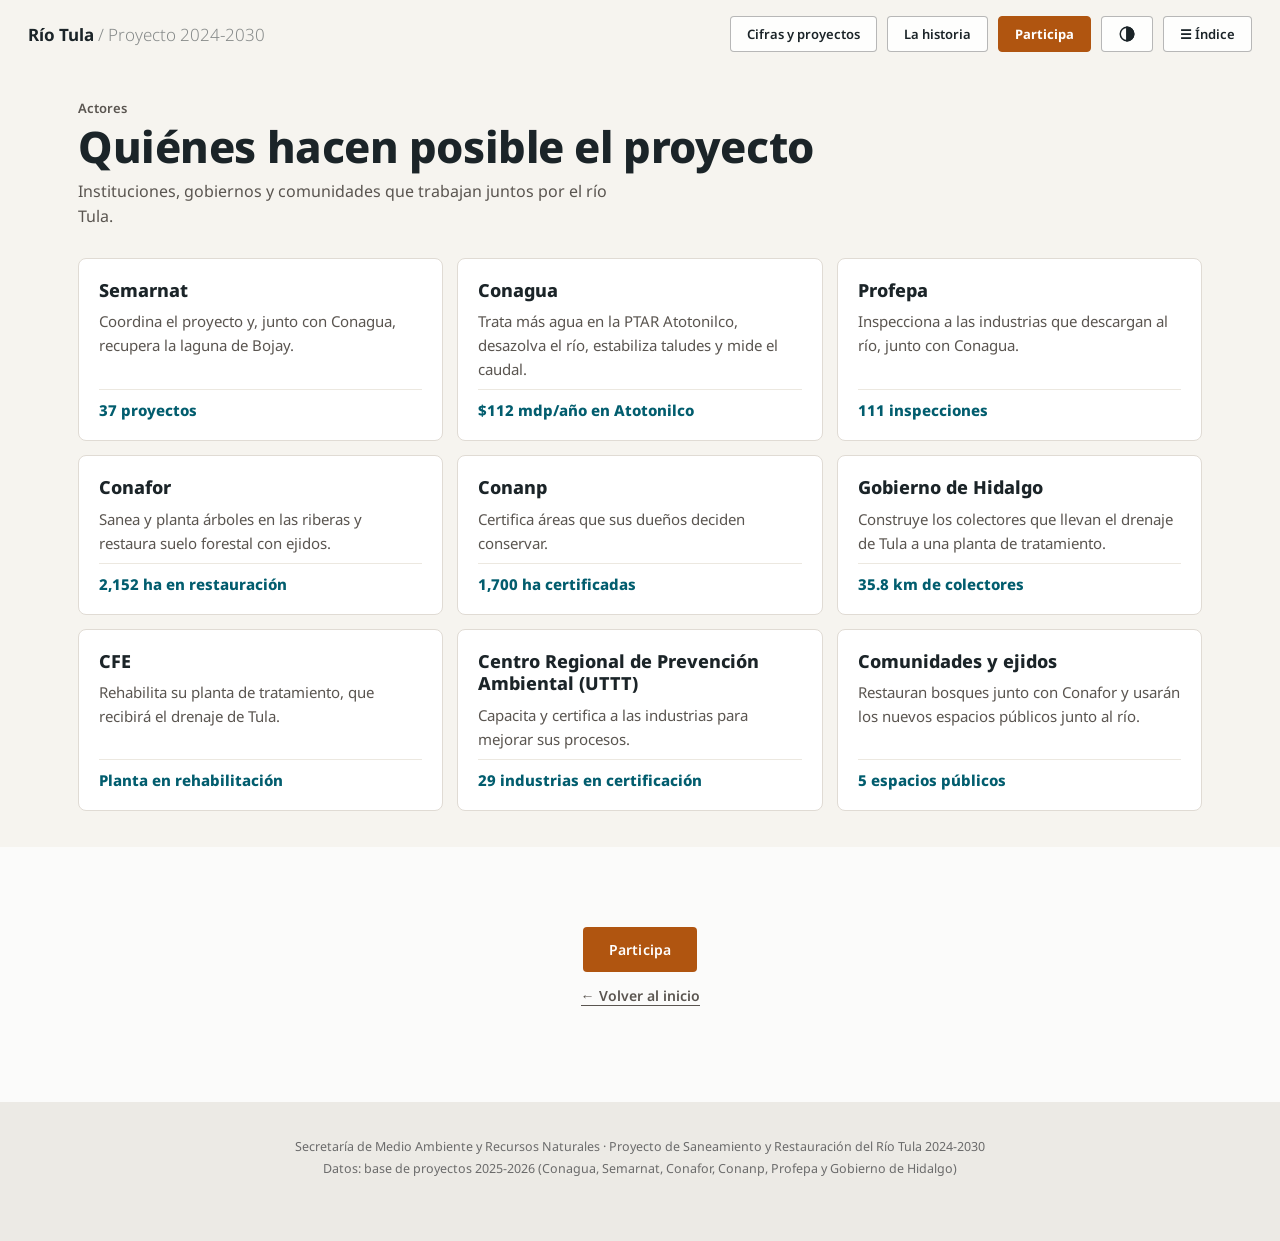
==== commit 04a1337f: "Landing nueva: problema, diagnóstico, solución en un mapa y Participa articulado; detalle en páginas" ====
--- a/actores.html
+++ b/actores.html
@@ -6,10 +6,10 @@
   <title>Actores · Río Tula: Plan de Saneamiento y Restauración 2024-2030</title>
   <meta name="description" content="El proyecto para sanear y restaurar el río Tula: un río más limpio, más seguro, más vivo y para todas y todos." />
   <link href="https://fonts.googleapis.com/css2?family=Noto+Sans:wght@300;400;500;600;700;800;900&display=swap" rel="stylesheet" />
-  <link rel="stylesheet" href="css/temas.css?v=34" />
-  <link rel="stylesheet" href="css/historia.css?v=34" />
-  <link rel="stylesheet" href="css/capitulos.css?v=34" />
-  <link rel="stylesheet" href="css/sistema.css?v=34" />
+  <link rel="stylesheet" href="css/temas.css?v=35" />
+  <link rel="stylesheet" href="css/historia.css?v=35" />
+  <link rel="stylesheet" href="css/capitulos.css?v=35" />
+  <link rel="stylesheet" href="css/sistema.css?v=35" />
 <link rel="preload" as="image" href="img/video/diagnostico_7.jpg" />
   <script>(function(){var h=document.documentElement;h.classList.add('js');try{var s=localStorage;if(s.getItem('rt-noche')==='1')h.dataset.theme='dark';if(s.getItem('rt-cvd')==='1')h.dataset.cvd='1'}catch(e){}})()</script>
 </head>
@@ -26,7 +26,7 @@
 <nav id="main-nav">
   <a class="nav-logo" href="index.html">Río Tula <span>/ Proyecto 2024-2030</span></a>
   <div class="nav-right">
-    <a class="nav-btn nav-link" href="proyecto.html">Por proyecto</a><a class="nav-btn nav-link" href="historia.html">La historia</a>
+    <a class="nav-btn nav-link" href="proyecto.html">Cifras y proyectos</a><a class="nav-btn nav-link" href="historia.html">La historia</a>
     <button class="nav-btn nav-pp" id="ppBtn" type="button" data-pp>Participa</button>
     <div class="a11y">
       <button class="nav-btn a11y-btn" id="a11yBtn" type="button" aria-haspopup="true" aria-expanded="false" aria-controls="a11yMenu" aria-label="Accesibilidad" title="Accesibilidad">
@@ -44,7 +44,7 @@
 
 <div class="idx-panel" id="idxPanel" role="dialog" aria-label="Índice">
   <button class="idx-close" id="idxClose" type="button" aria-label="Cerrar">×</button>
-  <div class="idx-box"><p class="idx-k">Índice</p><ol class="idx-cols"><li><a href="index.html#origen" style="--c:#025d6e;--bp:50% 50%" data-img="img/fotos/diagnostico/1_Descargas%20residuales%20directas%20al%20r%C3%ADo.jpg"><span class="ic-n">01</span><span class="ic-img"></span><span class="ic-t">De dónde viene el agua</span><small>El problema: los afluentes del río Tula</small></a></li><li><a href="index.html#avance" style="--c:#025d6e;--bp:50% 50%" data-img="img/fotos/inundaciones-1/10_Gaviones%20en%20El%20Chamizal%20-%202026.jpg"><span class="ic-n">02</span><span class="ic-img"></span><span class="ic-t">Ya está en marcha</span><small>Lo que se hizo en 2025 y 2026</small></a></li><li><a href="index.html#solucion" style="--c:#025d6e;--bp:50% 50%" data-img="img/fotos/calidad-1/1_PTAR%20Atotonilco.jpg"><span class="ic-n">03</span><span class="ic-img"></span><span class="ic-t">La solución</span><small>Cuatro mensajes, un mismo río</small></a></li><li><a href="proyecto.html" style="--c:#025d6e;--bp:50% 50%" data-img="img/fotos/ecosistemas-4/11_OBJETIVO%202026%20-%20El%20Chamizal.jpg"><span class="ic-n">04</span><span class="ic-img"></span><span class="ic-t">Por proyecto</span><small>Cada proyecto con su mapa, fotos y avance</small></a></li><li><a href="historia.html" style="--c:#025d6e;--bp:40% 50%" data-img="img/mapa/historia-final.webp"><span class="ic-n">05</span><span class="ic-img"></span><span class="ic-t">Historia del río</span><small>Cómo llegó a esta condición</small></a></li><li><a href="actores.html" style="--c:#025d6e;--bp:50% 50%" data-img="img/fotos/ecosistemas-3/1_Puma%20encontrado%20en%20una%20ADVC%20a%203%20km%20del%20r%C3%ADo%20-%202026.png"><span class="ic-n">06</span><span class="ic-img"></span><span class="ic-t">Quiénes participan</span><small>Instituciones y comunidades</small></a></li><li><a href="index.html#participa" style="--c:#b05510;--bp:50% 50%" data-img="img/fotos/participa/1_Jornada%20de%20limpieza%20en%20Chapultepec%20-%202025.jpg"><span class="ic-n">07</span><span class="ic-img"></span><span class="ic-t">Participa</span><small>Cómo sumarte al proyecto</small></a></li></ol></div>
+  <div class="idx-box"><p class="idx-k">Índice</p><ol class="idx-cols"><li><a href="index.html#problema" style="--c:#025d6e;--bp:50% 50%" data-img="img/fotos/diagnostico/1_Descargas%20residuales%20directas%20al%20r%C3%ADo.jpg"><span class="ic-n">01</span><span class="ic-img"></span><span class="ic-t">El problema</span><small>Cómo se volvió uno de los ríos más contaminados</small></a></li><li><a href="index.html#promesa" style="--c:#025d6e;--bp:50% 50%" data-img="img/fotos/promesa-1/50_Presidenta%20Claudia%20Sheinbaum%20Pardo%20en%20la%20toma%20de%20protesta%20-%201%20de%20octubre%20de%202024.webp"><span class="ic-n">02</span><span class="ic-img"></span><span class="ic-t">El compromiso</span><small>Limpiar y sanear los tres ríos más contaminados</small></a></li><li><a href="index.html#solucion" style="--c:#025d6e;--bp:50% 50%" data-img="img/fotos/calidad-1/1_PTAR%20Atotonilco.jpg"><span class="ic-n">03</span><span class="ic-img"></span><span class="ic-t">La solución</span><small>Un mapa, cuatro mensajes</small></a></li><li><a href="index.html#franja" style="--c:#025d6e;--bp:50% 50%" data-img="img/fotos/inundaciones-1/10_Gaviones%20en%20El%20Chamizal%20-%202026.jpg"><span class="ic-n">04</span><span class="ic-img"></span><span class="ic-t">Así se ve hoy</span><small>Fotos de obra</small></a></li><li><a href="proyecto.html" style="--c:#025d6e;--bp:50% 50%" data-img="img/fotos/ecosistemas-2/1_ACTUAL%20-%20Bojay.jpg"><span class="ic-n">05</span><span class="ic-img"></span><span class="ic-t">Cifras y proyectos</span><small>Cuántos proyectos, kilómetros e inversión</small></a></li><li><a href="agua.html" style="--c:#025d6e;--bp:72% 62%" data-img="img/mapa/base.webp"><span class="ic-n">06</span><span class="ic-img"></span><span class="ic-t">El agua del río</span><small>De dónde viene y a dónde va</small></a></li><li><a href="historia.html" style="--c:#025d6e;--bp:40% 50%" data-img="img/mapa/historia-final.webp"><span class="ic-n">07</span><span class="ic-img"></span><span class="ic-t">Historia del río</span><small>Cómo llegó a esta condición</small></a></li><li><a href="actores.html" style="--c:#025d6e;--bp:50% 50%" data-img="img/fotos/ecosistemas-3/1_Puma%20encontrado%20en%20una%20ADVC%20a%203%20km%20del%20r%C3%ADo%20-%202026.png"><span class="ic-n">08</span><span class="ic-img"></span><span class="ic-t">Quiénes participan</span><small>Instituciones y comunidades</small></a></li><li><a href="index.html#participa" style="--c:#b05510;--bp:50% 50%" data-img="img/fotos/participa/1_Jornada%20de%20limpieza%20en%20Chapultepec%20-%202025.jpg"><span class="ic-n">09</span><span class="ic-img"></span><span class="ic-t">Participa</span><small>Cómo sumarte al proyecto</small></a></li></ol></div>
 </div>
 
 <div class="lightbox" id="lightbox"><button class="lightbox-close" type="button" aria-label="Cerrar">×</button><button class="lightbox-nav lightbox-prev" type="button" aria-label="Anterior">‹</button><img id="lightboxImg" alt=""><button class="lightbox-nav lightbox-next" type="button" aria-label="Siguiente">›</button><div class="lightbox-cap" id="lightboxCap"></div></div>
@@ -54,6 +54,6 @@
 <section class="s-actores" id="actores" data-nav="light"><div class="ac-in"><div class="ac-head"><span class="s-tag">Actores</span><h1>Quiénes hacen posible el proyecto</h1><p>Instituciones, gobiernos y comunidades que trabajan juntos por el río Tula.</p></div><div class="ac-grid"><article class="ac-c"><h3>Semarnat</h3><p>Coordina el proyecto y, junto con Conagua, recupera la laguna de Bojay.</p><span class="ac-k">37 proyectos</span></article><article class="ac-c"><h3>Conagua</h3><p>Trata más agua en la PTAR Atotonilco, desazolva el río, estabiliza taludes y mide el caudal.</p><span class="ac-k">$112 mdp/año en Atotonilco</span></article><article class="ac-c"><h3>Profepa</h3><p>Inspecciona a las industrias que descargan al río, junto con Conagua.</p><span class="ac-k">111 inspecciones</span></article><article class="ac-c"><h3>Conafor</h3><p>Sanea y planta árboles en las riberas y restaura suelo forestal con ejidos.</p><span class="ac-k">2,152 ha en restauración</span></article><article class="ac-c"><h3>Conanp</h3><p>Certifica áreas que sus dueños deciden conservar.</p><span class="ac-k">1,700 ha certificadas</span></article><article class="ac-c"><h3>Gobierno de Hidalgo</h3><p>Construye los colectores que llevan el drenaje de Tula a una planta de tratamiento.</p><span class="ac-k">35.8 km de colectores</span></article><article class="ac-c"><h3>CFE</h3><p>Rehabilita su planta de tratamiento, que recibirá el drenaje de Tula.</p><span class="ac-k">Planta en rehabilitación</span></article><article class="ac-c"><h3>Centro Regional de Prevención Ambiental (UTTT)</h3><p>Capacita y certifica a las industrias para mejorar sus procesos.</p><span class="ac-k">29 industrias en certificación</span></article><article class="ac-c"><h3>Comunidades y ejidos</h3><p>Restauran bosques junto con Conafor y usarán los nuevos espacios públicos junto al río.</p><span class="ac-k">5 espacios públicos</span></article></div></div></section><section class="hs-fin" data-nav="light"><button class="btn btn-dark" type="button" data-pp>Participa</button><a class="hs-volver" href="index.html">← Volver al inicio</a></section><footer>Secretaría de Medio Ambiente y Recursos Naturales · Proyecto de Saneamiento y Restauración del Río Tula 2024-2030<br>Datos: base de proyectos 2025-2026 (Conagua, Semarnat, Conafor, Conanp, Profepa y Gobierno de Hidalgo)</footer>
 
 <script data-goatcounter="https://riotula.goatcounter.com/count" async src="//gc.zgo.at/count.js"></script>
-<script src="js/sitio.js?v=34"></script>
+<script src="js/sitio.js?v=35"></script>
 </body>
 </html>
--- a/css/sistema.css
+++ b/css/sistema.css
@@ -234,3 +234,85 @@
 
 /* índice de 7 entradas */
 @media (min-width: 1101px) { .idx-cols { grid-template-columns: repeat(7, minmax(0, 1fr)); } .ic-img { height: clamp(170px, 44svh, 460px); } }
+
+
+/* ═════ Nueva landing: el problema, el hilo, la solución en un mapa ═════ */
+
+/* El problema: cuatro líneas + mapa */
+.s-prob { background: #fbfbfa; padding: 70px 0 26px; min-height: 100svh; min-height: 100vh; display: flex; align-items: center; }
+.s-prob > .fit-in { width: 100%; }
+.pb-wrap { max-width: 1240px; margin: 0 auto; padding: 0 28px; display: grid; grid-template-columns: minmax(0, .9fr) minmax(0, 1.1fr); gap: 44px; align-items: center; }
+.pb-text h2 { font: 800 var(--t-xl)/1.1 'Noto Sans', sans-serif; margin: 4px 0 22px; letter-spacing: -.01em; }
+.pb-lin { list-style: none; margin: 0; padding: 0; border-top: 2px solid var(--ink); }
+.pb-lin li { display: grid; grid-template-columns: 112px 1fr; gap: 16px; align-items: baseline; padding: 14px 8px; border-bottom: 1px solid #e5e0d6; cursor: pointer; transition: background .2s; }
+.pb-lin li b { font: 800 17px/1.2 'Noto Sans', sans-serif; color: var(--acc); }
+.pb-lin li span { font-size: 16px; line-height: 1.45; color: #3d3d3d; }
+.pb-lin li.is { background: rgba(2, 93, 110, .08); }
+.pb-pista { font-size: 13px; color: var(--gris); margin: 10px 0 0; }
+.pb-mas { display: flex; flex-wrap: wrap; gap: 8px 22px; margin: 14px 0 0; font-size: 14px; }
+.pb-mas a { color: var(--acc); font-weight: 700; text-decoration: none; border-bottom: 1.5px solid currentColor; }
+.pb-map { height: min(66svh, 600px); min-height: 380px; border-radius: 6px; overflow: hidden; background: #f3f3f3; box-shadow: 0 1px 2px rgba(0,0,0,.08), 0 14px 34px -22px rgba(0,0,0,.4); }
+.pb-map .omap { width: 100%; height: 100%; display: block; }
+.omap-all .ol, .omap-all .o-infra { opacity: .9; }
+.omap-all .o-infra { stroke-width: calc(var(--fs) * .3px); }
+.omap-all .o-dr, .omap-all .o-drcanal { opacity: 0 !important; }
+.omap-all .ol:not(.is):not(.fijo) { opacity: .75 !important; font-size: calc(var(--fs) * .82px); }
+.omap-all.hl .ol:not(.is):not(.fijo), .omap-all.hl .o-infra:not(.is) { opacity: .16 !important; }
+.omap-all .ol.is, .omap-all .o-infra.is { opacity: 1 !important; }
+
+/* Diagnóstico: invitación a reportar industrias */
+.diag-cta { width: min(1240px, 92vw, calc(64svh * 1.72)); display: flex; align-items: center; justify-content: space-between; gap: 14px; flex-wrap: wrap; padding: 12px 16px; background: #fff; border: 1px solid #e0dbd4; border-left: 4px solid var(--pp); border-radius: 6px; font: 600 15px 'Noto Sans', sans-serif; }
+.diag-cta .btn-pp { display: inline-block; padding: 9px 18px; border-radius: 6px; font-size: 14px; font-weight: 700; text-decoration: none; }
+
+/* Hilo: diagrama fijo a la izquierda */
+.hilo { position: fixed; left: 14px; top: 50%; transform: translateY(-50%); z-index: 60; display: flex; flex-direction: column; align-items: stretch; gap: 0; opacity: 0; pointer-events: none; transition: opacity .4s; }
+.hilo.show { opacity: 1; pointer-events: auto; }
+.hl-n { position: relative; display: flex; align-items: center; gap: 10px; padding: 8px 12px 8px 8px; background: rgba(255,255,255,.94); border: 1px solid #e0dbd4; border-radius: 22px; color: var(--ink); text-decoration: none; font: 700 13px 'Noto Sans', sans-serif; cursor: pointer; width: max-content; box-shadow: 0 1px 2px rgba(0,0,0,.08); }
+.hl-n i { flex: none; width: 24px; height: 24px; border-radius: 50%; background: #e1eef1; color: var(--acc); font: 800 13px/24px 'Noto Sans', sans-serif; text-align: center; font-style: normal; }
+.hl-n span { max-width: 0; overflow: hidden; white-space: nowrap; opacity: 0; transition: max-width .25s, opacity .2s; }
+.hilo:hover .hl-n span, .hl-n.on span { max-width: 140px; opacity: 1; }
+.hl-n.on { border-color: var(--acc); }
+.hl-n.on i { background: var(--acc); color: #fff; }
+.hl-n + .hl-n { margin-top: 18px; }
+.hl-n:not(.hl-pp)::after { content: ""; position: absolute; left: 19px; top: 100%; width: 2px; height: 18px; background: #bdb7ad; }
+.hl-pp { border-color: var(--pp); background: var(--pp); color: #fff; }
+.hl-pp i { background: #fff; color: var(--pp); }
+.hl-pp.on { box-shadow: 0 0 0 3px rgba(176, 85, 16, .28); }
+.hl-pp span { max-width: 140px; opacity: 1; }
+
+/* La solución (mapa): tarjeta con cifras */
+.sol-card .tag { color: var(--gris); }
+.cifras { list-style: none; margin: 14px 0 0; padding: 0; border-top: 1px solid #e5e0d6; }
+.cifras li { display: grid; grid-template-columns: minmax(96px, auto) 1fr; gap: 14px; align-items: baseline; padding: 9px 0; border-bottom: 1px solid #ece8e0; }
+.cifras b { font: 800 22px/1.1 'Noto Sans', sans-serif; color: var(--ink); }
+.cifras span { font-size: 14px; line-height: 1.35; color: var(--gris); }
+.rep-link { display: block; margin-top: 12px; padding: 10px 12px; background: #fdf1e6; border-left: 3px solid var(--pp); border-radius: 4px; color: #6c3308; font: 600 14px/1.35 'Noto Sans', sans-serif; text-decoration: none; }
+.vermas { display: inline-block; margin-top: 12px; color: var(--acc); font: 700 15px 'Noto Sans', sans-serif; text-decoration: none; border-bottom: 2px solid currentColor; padding-bottom: 1px; }
+
+/* Cifras y proyectos: cabecera de la página */
+.s-avance { padding-top: 96px; }
+
+/* Índice de 9 entradas */
+@media (min-width: 1101px) { .idx-cols { grid-template-columns: repeat(9, minmax(0, 1fr)); } .ic-img { height: clamp(150px, 40svh, 420px); } .ic-t { font-size: 11.5px; } }
+@media (min-width: 641px) and (max-width: 1100px) { .idx-cols { grid-template-columns: repeat(3, minmax(0, 1fr)); } }
+
+@media (max-width: 900px) {
+  .hilo { display: none; }
+  .s-prob { display: block; min-height: 0; padding: 64px 0 20px; }
+  .pb-wrap { grid-template-columns: 1fr; gap: 16px; padding: 0 16px; }
+  .pb-text h2 { margin-bottom: 14px; }
+  .pb-lin li { grid-template-columns: 78px 1fr; gap: 10px; padding: 10px 4px; }
+  .pb-lin li b { font-size: 14px; } .pb-lin li span { font-size: 14px; }
+  .pb-pista { display: none; }
+  .pb-map { height: 300px; min-height: 0; }
+  .diag-cta { width: 94vw; font-size: 14px; padding: 10px 12px; }
+  .cifras b { font-size: 19px; } .cifras span { font-size: 13px; }
+  .cifras li { grid-template-columns: 82px 1fr; gap: 10px; padding: 7px 0; }
+  .sol-card .rep-link { font-size: 13px; }
+  .s-avance { padding-top: 76px; }
+}
+
+/* el hilo va a la derecha para no tapar las tarjetas del mapa */
+.hilo { left: auto; right: 14px; align-items: flex-end; }
+.hl-n { flex-direction: row-reverse; padding: 8px 8px 8px 12px; }
+.hl-n:not(.hl-pp)::after { left: auto; right: 19px; }
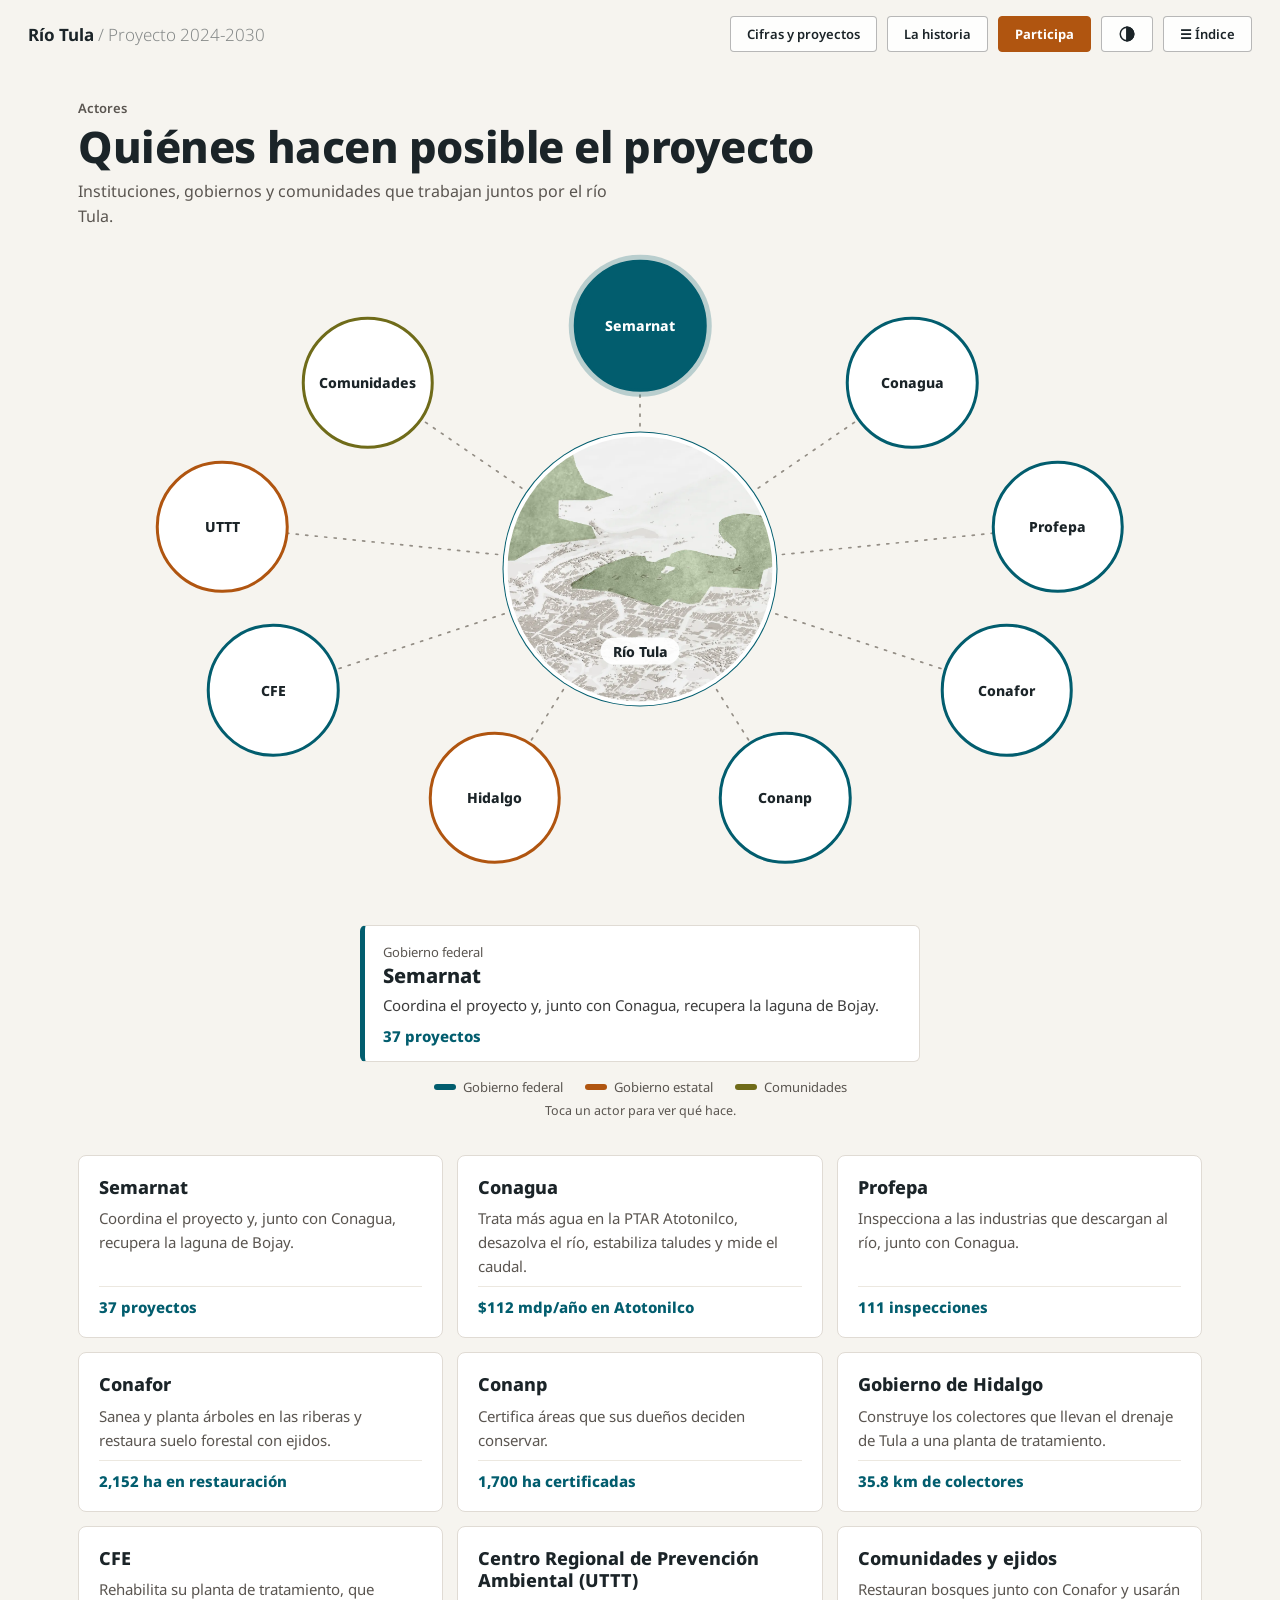
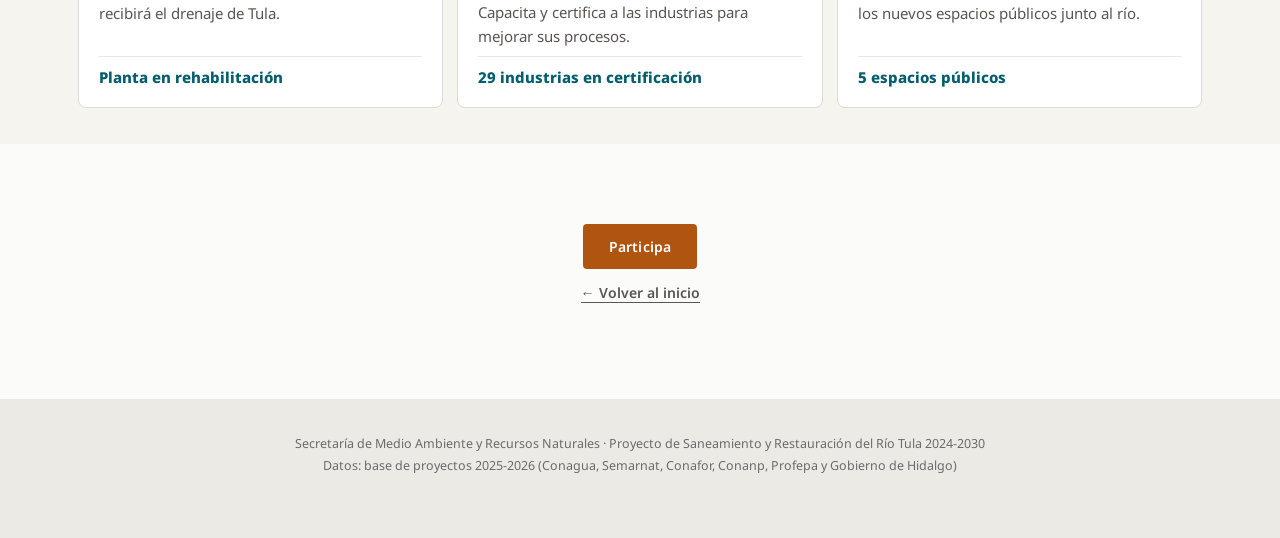
==== commit 3c181833: "Problema a pantalla completa con zoom a la cuenca; mapa con cuadro de texto en celular; mapa de acto" ====
--- a/actores.html
+++ b/actores.html
@@ -6,10 +6,10 @@
   <title>Actores · Río Tula: Plan de Saneamiento y Restauración 2024-2030</title>
   <meta name="description" content="El proyecto para sanear y restaurar el río Tula: un río más limpio, más seguro, más vivo y para todas y todos." />
   <link href="https://fonts.googleapis.com/css2?family=Noto+Sans:wght@300;400;500;600;700;800;900&display=swap" rel="stylesheet" />
-  <link rel="stylesheet" href="css/temas.css?v=35" />
-  <link rel="stylesheet" href="css/historia.css?v=35" />
-  <link rel="stylesheet" href="css/capitulos.css?v=35" />
-  <link rel="stylesheet" href="css/sistema.css?v=35" />
+  <link rel="stylesheet" href="css/temas.css?v=39" />
+  <link rel="stylesheet" href="css/historia.css?v=39" />
+  <link rel="stylesheet" href="css/capitulos.css?v=39" />
+  <link rel="stylesheet" href="css/sistema.css?v=39" />
 <link rel="preload" as="image" href="img/video/diagnostico_7.jpg" />
   <script>(function(){var h=document.documentElement;h.classList.add('js');try{var s=localStorage;if(s.getItem('rt-noche')==='1')h.dataset.theme='dark';if(s.getItem('rt-cvd')==='1')h.dataset.cvd='1'}catch(e){}})()</script>
 </head>
@@ -49,11 +49,11 @@
 
 <div class="lightbox" id="lightbox"><button class="lightbox-close" type="button" aria-label="Cerrar">×</button><button class="lightbox-nav lightbox-prev" type="button" aria-label="Anterior">‹</button><img id="lightboxImg" alt=""><button class="lightbox-nav lightbox-next" type="button" aria-label="Siguiente">›</button><div class="lightbox-cap" id="lightboxCap"></div></div>
 
-<div class="pp" id="ppPanel" role="dialog" aria-label="Súmate a recuperar el río"><div class="pp-box"><button class="pp-x" type="button" aria-label="Cerrar">×</button><h2>Súmate a recuperar el río</h2><p>Elige cómo quieres participar.</p><div class="pp-ls"><a class="pp-l" href="https://forms.gle/ywk73PzvLo6HkGVFA" target="_blank" rel="noopener">Participa en eventos<i>→</i></a><a class="pp-l" href="https://forms.gle/ywk73PzvLo6HkGVFA" target="_blank" rel="noopener">Recibe información<i>→</i></a><a class="pp-l" href="https://forms.gle/ywk73PzvLo6HkGVFA" target="_blank" rel="noopener">Sugerencias o propuestas de colaboración<i>→</i></a><a class="pp-l" href="https://www.profepa.gob.mx/innovaportal/v/1156/1/mx/haz_tu_denuncia.html" target="_blank" rel="noopener">Denuncia a una industria que contamina el río<i>→</i></a></div></div></div><button class="pp-bar" id="ppBar" type="button" data-pp>Participa</button>
+<div class="pp" id="ppPanel" role="dialog" aria-label="Súmate a recuperar el río"><div class="pp-box"><button class="pp-x" type="button" aria-label="Cerrar">×</button><h2>Súmate a recuperar el río</h2><p>Elige cómo quieres participar.</p><div class="pp-ls"><a class="pp-l" href="https://forms.gle/ywk73PzvLo6HkGVFA" target="_blank" rel="noopener">Participa en eventos<i>→</i></a><a class="pp-l" href="https://forms.gle/ywk73PzvLo6HkGVFA" target="_blank" rel="noopener">Recibe información<i>→</i></a><a class="pp-l" href="https://forms.gle/ywk73PzvLo6HkGVFA" target="_blank" rel="noopener">Sugerencias o propuestas de colaboración<i>→</i></a><a class="pp-l" href="https://www.profepa.gob.mx/innovaportal/v/1156/1/mx/haz_tu_denuncia.html" target="_blank" rel="noopener">Denuncia a una industria que contamina el río<i>→</i></a></div></div></div>
 
-<section class="s-actores" id="actores" data-nav="light"><div class="ac-in"><div class="ac-head"><span class="s-tag">Actores</span><h1>Quiénes hacen posible el proyecto</h1><p>Instituciones, gobiernos y comunidades que trabajan juntos por el río Tula.</p></div><div class="ac-grid"><article class="ac-c"><h3>Semarnat</h3><p>Coordina el proyecto y, junto con Conagua, recupera la laguna de Bojay.</p><span class="ac-k">37 proyectos</span></article><article class="ac-c"><h3>Conagua</h3><p>Trata más agua en la PTAR Atotonilco, desazolva el río, estabiliza taludes y mide el caudal.</p><span class="ac-k">$112 mdp/año en Atotonilco</span></article><article class="ac-c"><h3>Profepa</h3><p>Inspecciona a las industrias que descargan al río, junto con Conagua.</p><span class="ac-k">111 inspecciones</span></article><article class="ac-c"><h3>Conafor</h3><p>Sanea y planta árboles en las riberas y restaura suelo forestal con ejidos.</p><span class="ac-k">2,152 ha en restauración</span></article><article class="ac-c"><h3>Conanp</h3><p>Certifica áreas que sus dueños deciden conservar.</p><span class="ac-k">1,700 ha certificadas</span></article><article class="ac-c"><h3>Gobierno de Hidalgo</h3><p>Construye los colectores que llevan el drenaje de Tula a una planta de tratamiento.</p><span class="ac-k">35.8 km de colectores</span></article><article class="ac-c"><h3>CFE</h3><p>Rehabilita su planta de tratamiento, que recibirá el drenaje de Tula.</p><span class="ac-k">Planta en rehabilitación</span></article><article class="ac-c"><h3>Centro Regional de Prevención Ambiental (UTTT)</h3><p>Capacita y certifica a las industrias para mejorar sus procesos.</p><span class="ac-k">29 industrias en certificación</span></article><article class="ac-c"><h3>Comunidades y ejidos</h3><p>Restauran bosques junto con Conafor y usarán los nuevos espacios públicos junto al río.</p><span class="ac-k">5 espacios públicos</span></article></div></div></section><section class="hs-fin" data-nav="light"><button class="btn btn-dark" type="button" data-pp>Participa</button><a class="hs-volver" href="index.html">← Volver al inicio</a></section><footer>Secretaría de Medio Ambiente y Recursos Naturales · Proyecto de Saneamiento y Restauración del Río Tula 2024-2030<br>Datos: base de proyectos 2025-2026 (Conagua, Semarnat, Conafor, Conanp, Profepa y Gobierno de Hidalgo)</footer>
+<section class="s-actores" id="actores" data-nav="light"><div class="ac-in"><div class="ac-head"><span class="s-tag">Actores</span><h1>Quiénes hacen posible el proyecto</h1><p>Instituciones, gobiernos y comunidades que trabajan juntos por el río Tula.</p></div><div class="am" id="am"><svg class="am-l" viewBox="0 0 1000 620" preserveAspectRatio="none" aria-hidden="true"><line x1="500.0" y1="291.4" x2="500.0" y2="62.0" style="--i:0"/><line x1="500.0" y1="291.4" x2="757.1" y2="115.7" style="--i:1"/><line x1="500.0" y1="291.4" x2="893.9" y2="251.6" style="--i:2"/><line x1="500.0" y1="291.4" x2="846.4" y2="406.1" style="--i:3"/><line x1="500.0" y1="291.4" x2="636.8" y2="507.0" style="--i:4"/><line x1="500.0" y1="291.4" x2="363.2" y2="507.0" style="--i:5"/><line x1="500.0" y1="291.4" x2="153.6" y2="406.1" style="--i:6"/><line x1="500.0" y1="291.4" x2="106.1" y2="251.6" style="--i:7"/><line x1="500.0" y1="291.4" x2="242.9" y2="115.7" style="--i:8"/></svg><div class="am-c" style="background-image:url(img/mapa/base.webp)"><b>Río Tula</b></div><button class="am-n on" type="button" style="--x:50.0%;--y:10.0%;--c:#025d6e;--i:0" data-i="0" data-n="Semarnat" data-q="Coordina el proyecto y, junto con Conagua, recupera la laguna de Bojay." data-d="37 proyectos" data-cat="Gobierno federal"><span>Semarnat</span></button><button class="am-n" type="button" style="--x:75.7%;--y:18.7%;--c:#025d6e;--i:1" data-i="1" data-n="Conagua" data-q="Trata más agua en la PTAR Atotonilco, desazolva el río, estabiliza taludes y mide el caudal." data-d="$112 mdp/año en Atotonilco" data-cat="Gobierno federal"><span>Conagua</span></button><button class="am-n" type="button" style="--x:89.4%;--y:40.6%;--c:#025d6e;--i:2" data-i="2" data-n="Profepa" data-q="Inspecciona a las industrias que descargan al río, junto con Conagua." data-d="111 inspecciones" data-cat="Gobierno federal"><span>Profepa</span></button><button class="am-n" type="button" style="--x:84.6%;--y:65.5%;--c:#025d6e;--i:3" data-i="3" data-n="Conafor" data-q="Sanea y planta árboles en las riberas y restaura suelo forestal con ejidos." data-d="2,152 ha en restauración" data-cat="Gobierno federal"><span>Conafor</span></button><button class="am-n" type="button" style="--x:63.7%;--y:81.8%;--c:#025d6e;--i:4" data-i="4" data-n="Conanp" data-q="Certifica áreas que sus dueños deciden conservar." data-d="1,700 ha certificadas" data-cat="Gobierno federal"><span>Conanp</span></button><button class="am-n" type="button" style="--x:36.3%;--y:81.8%;--c:#b05510;--i:5" data-i="5" data-n="Gobierno de Hidalgo" data-q="Construye los colectores que llevan el drenaje de Tula a una planta de tratamiento." data-d="35.8 km de colectores" data-cat="Gobierno estatal"><span>Hidalgo</span></button><button class="am-n" type="button" style="--x:15.4%;--y:65.5%;--c:#025d6e;--i:6" data-i="6" data-n="CFE" data-q="Rehabilita su planta de tratamiento, que recibirá el drenaje de Tula." data-d="Planta en rehabilitación" data-cat="Gobierno federal"><span>CFE</span></button><button class="am-n" type="button" style="--x:10.6%;--y:40.6%;--c:#b05510;--i:7" data-i="7" data-n="Centro Regional de Prevención Ambiental (UTTT)" data-q="Capacita y certifica a las industrias para mejorar sus procesos." data-d="29 industrias en certificación" data-cat="Gobierno estatal"><span>UTTT</span></button><button class="am-n" type="button" style="--x:24.3%;--y:18.7%;--c:#6f6b19;--i:8" data-i="8" data-n="Comunidades y ejidos" data-q="Restauran bosques junto con Conafor y usarán los nuevos espacios públicos junto al río." data-d="5 espacios públicos" data-cat="Comunidades"><span>Comunidades</span></button></div><div class="am-det" id="amDet" aria-live="polite"><span class="ad-cat"></span><h3 class="ad-n"></h3><p class="ad-q"></p><b class="ad-d"></b></div><div class="am-ley"><span><i style="background:#025d6e"></i>Gobierno federal</span><span><i style="background:#b05510"></i>Gobierno estatal</span><span><i style="background:#6f6b19"></i>Comunidades</span><small>Toca un actor para ver qué hace.</small></div><div class="ac-grid"><article class="ac-c"><h3>Semarnat</h3><p>Coordina el proyecto y, junto con Conagua, recupera la laguna de Bojay.</p><span class="ac-k">37 proyectos</span></article><article class="ac-c"><h3>Conagua</h3><p>Trata más agua en la PTAR Atotonilco, desazolva el río, estabiliza taludes y mide el caudal.</p><span class="ac-k">$112 mdp/año en Atotonilco</span></article><article class="ac-c"><h3>Profepa</h3><p>Inspecciona a las industrias que descargan al río, junto con Conagua.</p><span class="ac-k">111 inspecciones</span></article><article class="ac-c"><h3>Conafor</h3><p>Sanea y planta árboles en las riberas y restaura suelo forestal con ejidos.</p><span class="ac-k">2,152 ha en restauración</span></article><article class="ac-c"><h3>Conanp</h3><p>Certifica áreas que sus dueños deciden conservar.</p><span class="ac-k">1,700 ha certificadas</span></article><article class="ac-c"><h3>Gobierno de Hidalgo</h3><p>Construye los colectores que llevan el drenaje de Tula a una planta de tratamiento.</p><span class="ac-k">35.8 km de colectores</span></article><article class="ac-c"><h3>CFE</h3><p>Rehabilita su planta de tratamiento, que recibirá el drenaje de Tula.</p><span class="ac-k">Planta en rehabilitación</span></article><article class="ac-c"><h3>Centro Regional de Prevención Ambiental (UTTT)</h3><p>Capacita y certifica a las industrias para mejorar sus procesos.</p><span class="ac-k">29 industrias en certificación</span></article><article class="ac-c"><h3>Comunidades y ejidos</h3><p>Restauran bosques junto con Conafor y usarán los nuevos espacios públicos junto al río.</p><span class="ac-k">5 espacios públicos</span></article></div></div></section><section class="hs-fin" data-nav="light"><button class="btn btn-dark" type="button" data-pp>Participa</button><a class="hs-volver" href="index.html">← Volver al inicio</a></section><footer>Secretaría de Medio Ambiente y Recursos Naturales · Proyecto de Saneamiento y Restauración del Río Tula 2024-2030<br>Datos: base de proyectos 2025-2026 (Conagua, Semarnat, Conafor, Conanp, Profepa y Gobierno de Hidalgo)</footer>
 
 <script data-goatcounter="https://riotula.goatcounter.com/count" async src="//gc.zgo.at/count.js"></script>
-<script src="js/sitio.js?v=35"></script>
+<script src="js/sitio.js?v=39"></script>
 </body>
 </html>
--- a/css/sistema.css
+++ b/css/sistema.css
@@ -316,3 +316,118 @@
 .hilo { left: auto; right: 14px; align-items: flex-end; }
 .hl-n { flex-direction: row-reverse; padding: 8px 8px 8px 12px; }
 .hl-n:not(.hl-pp)::after { left: auto; right: 19px; }
+
+
+/* ═════ Error: las fotos del diagnóstico atrapaban el scroll (la tira tenía desplazamiento vertical oculto) ═════ */
+.bu-track, .franja .bu-track { overflow-y: hidden; overscroll-behavior-y: auto; }
+.s-diag .bu-track { overscroll-behavior: auto; }
+
+/* ═════ Sin barra Participa inferior: queda solo el botón del menú ═════ */
+.pp-bar { display: none !important; }
+@media (max-width: 900px) { body { padding-bottom: 0; } }
+.hl-pp { display: none; }
+
+/* ═════ El problema: mapa a pantalla completa con cuadros de texto pequeños ═════ */
+.s-prob { position: relative; display: grid; padding: 0; min-height: 0; background: #f3f3f3; align-items: stretch; }
+.pb-stage { grid-area: 1 / 1; align-self: start; position: sticky; top: 0; height: 100vh; height: 100svh; overflow: hidden; background: #f3f3f3; z-index: 1; }
+.pb-stage svg { position: absolute; inset: 0; width: 100%; height: 100%; display: block; }
+.pb-steps { grid-area: 1 / 1; position: relative; z-index: 2; pointer-events: none; }
+.pb-step { min-height: 74svh; display: flex; align-items: center; padding: 0 clamp(16px, 4vw, 56px); }
+.pb-step:first-child, .pb-step:last-child { min-height: 100svh; }
+.pb-caja { pointer-events: auto; width: min(340px, 100%); background: rgba(255,255,255,.96); border-radius: 8px; padding: 16px 18px 16px; box-shadow: 0 1px 2px rgba(0,0,0,.1), 0 16px 34px -18px rgba(0,0,0,.5); opacity: 0; transform: translateY(14px); transition: opacity .6s, transform .6s; }
+.pb-step.on .pb-caja { opacity: 1; transform: none; }
+.pb-caja b { display: block; font: 800 22px/1.1 'Noto Sans', sans-serif; color: var(--acc); margin-bottom: 6px; }
+.pb-caja p { font-size: 15.5px; line-height: 1.5; color: #3d3d3d; margin: 0; }
+.pb-tit { width: min(430px, 100%); }
+.pb-tit .s-tag { display: block; }
+.pb-tit h2 { font: 800 clamp(24px, 2.6vw, 34px)/1.12 'Noto Sans', sans-serif; margin: 2px 0 10px; letter-spacing: -.01em; }
+.pb-baja { display: block; margin-top: 12px; font: 700 13px 'Noto Sans', sans-serif; color: var(--acc); }
+.pb-fin .pb-b { display: block; margin-top: 10px; padding: 11px 14px; background: #fff; border: 1.5px solid var(--acc); border-radius: 6px; color: var(--acc); font: 700 14.5px 'Noto Sans', sans-serif; text-decoration: none; }
+.pb-fin .pb-b:hover { background: var(--acc); color: #fff; }
+.pb-fin p { font-weight: 700; color: var(--ink); }
+
+.pb-stage .omap .o-est { fill: rgba(236, 232, 223, .55); stroke: #8a7a3f; stroke-width: calc(var(--fs) * .1px); stroke-dasharray: calc(var(--fs) * .5px) calc(var(--fs) * .35px); }
+.pb-stage .omap .o-est.cdmx { fill: rgba(207, 200, 186, .6); }
+.pb-stage .omap .ol.oe { opacity: 0 !important; font-weight: 700; fill: #6e6228; font-size: calc(var(--fs) * 1.1px); letter-spacing: calc(var(--fs) * .08px); transition: opacity .8s; }
+.pb-stage .omap.wide .ol.oe { opacity: .85 !important; font-size: calc(var(--fs) * 1.35px); }
+.pb-stage .omap.wide .ol:not(.oe), .pb-stage .omap.wide .o-infra, .pb-stage .omap.wide .o-pt, .pb-stage .omap.wide .o-ptar { opacity: 0 !important; }
+.pb-stage .omap .o-delim { opacity: .9; stroke-width: calc(var(--fs) * .16px); transition: fill .8s; }
+.pb-stage .omap.wide .o-delim { fill: rgba(2, 93, 110, .16); stroke: #025d6e; stroke-width: calc(var(--fs) * .3px); }
+.pb-stage .omap .o-rio { opacity: .7; }
+.pb-stage .omap .o-agua { opacity: .75; }
+.pb-stage .omap.hl .o-infra:not(.is) { opacity: .1 !important; }
+.pb-stage .omap .o-infra.is { stroke-width: calc(var(--fs) * .5px); }
+
+/* ═════ Celular: el mapa ocupa toda la pantalla y el texto es un cuadro encima ═════ */
+@media (max-width: 900px) {
+  .pb-step { min-height: 72svh; align-items: flex-end; padding: 0 10px 12px; }
+  .pb-step:first-child, .pb-step:last-child { min-height: 100svh; }
+  .pb-caja, .pb-tit { width: 100%; padding: 13px 15px; }
+  .pb-caja b { font-size: 19px; }
+  .pb-caja p { font-size: 14px; }
+  .pb-tit h2 { font-size: 22px; }
+
+  /* Mapa de la solución y de Por proyecto: pantalla completa + cuadro de texto abajo */
+  .cap:not(.hist) .cap-stage { height: 100svh; }
+  .cap:not(.hist) .cap-steps { padding-top: 0; }
+  .cap:not(.hist) .step { display: flex; flex-direction: column; justify-content: flex-end; min-height: 88svh; padding: 0 10px 12px; }
+  .cap:not(.hist) .step:first-child { min-height: 100svh; padding-top: 0; }
+  .cap:not(.hist) .step:last-child { min-height: 100svh; }
+  .cap:not(.hist) .card { background: rgba(255,255,255,.96); }
+  .cap:not(.hist) .step .burbuja { margin-top: 6px; aspect-ratio: 21 / 9; border-radius: 8px; border-width: 2px; }
+  .cap:not(.hist) .card:not(:last-child) { border-radius: 8px; }
+  .cap:not(.hist) .banner { top: 62px; }
+  .cap:not(.hist) .step .card .kf { display: none; }
+  .cap:not(.hist) .card.sol-card .kf, .cap:not(.hist) .card .cifras { display: block; }
+  .cap:not(.hist) .card.sol-card p { display: none; }
+
+  /* Resumen de metas: el mapa casi a pantalla completa y la tarjeta encima */
+  .s-resumen[data-fit] { padding: 60px 0 0; }
+  .s-resumen .section-inner { margin-bottom: 0; }
+  .s-resumen .s-title { display: none; }
+  .s-resumen .resumen-wrap { position: relative; }
+  .s-resumen .resumen-stage { height: calc(100svh - 112px); aspect-ratio: auto; }
+  .s-resumen .rc { position: absolute; left: 10px; right: 10px; bottom: 10px; width: auto; margin: 0; }
+}
+
+/* Al acercarse a la cuenca solo queda el contorno de los estados (sin relleno) */
+.pb-stage .omap .o-est { transition: fill .9s; }
+.pb-stage .omap:not(.wide) .o-est, .pb-stage .omap:not(.wide) .o-est.cdmx { fill: transparent; }
+@media (max-width: 900px) {
+  .cap:not(.hist) .cap-stage { z-index: 1; box-shadow: none; }
+  .cap:not(.hist) .cap-steps { z-index: 2; }
+}
+
+
+/* ═════ Actores: mapa con medallones y líneas punteadas ═════ */
+.am { position: relative; width: 100%; max-width: 1060px; aspect-ratio: 1000 / 620; margin: 30px auto 0; }
+.am-l { position: absolute; inset: 0; width: 100%; height: 100%; }
+.am-l line { stroke: #8a847b; stroke-width: 1.6; stroke-dasharray: 2 7; stroke-linecap: round; opacity: 0; transition: opacity .6s; transition-delay: calc(var(--i) * 110ms + 300ms); }
+.am.in .am-l line { opacity: .9; }
+.am-c { position: absolute; left: 50%; top: 47%; width: 25%; aspect-ratio: 1; transform: translate(-50%, -50%) scale(.85); border-radius: 50%; background-color: #dfe9e8; background-position: 62% 40%; background-size: 330% auto; background-repeat: no-repeat; box-shadow: 0 0 0 4px #fff, 0 0 0 5px #025d6e; display: flex; align-items: flex-end; justify-content: center; opacity: 0; transition: opacity .7s, transform .7s; }
+.am.in .am-c { opacity: 1; transform: translate(-50%, -50%); }
+.am-c b { margin-bottom: 14%; padding: 4px 12px; background: rgba(255,255,255,.92); border-radius: 14px; font: 800 14px 'Noto Sans', sans-serif; color: var(--ink); }
+.am-n { position: absolute; left: var(--x); top: var(--y); width: 12.5%; aspect-ratio: 1; transform: translate(-50%, -50%) scale(.5); border-radius: 50%; border: 3px solid var(--c); background: #fff; color: var(--ink); cursor: pointer; display: grid; place-items: center; padding: 4px; opacity: 0; transition: opacity .5s, transform .5s, box-shadow .2s, background .2s; transition-delay: calc(var(--i) * 110ms + 400ms), calc(var(--i) * 110ms + 400ms), 0s, 0s; font-family: 'Noto Sans', sans-serif; }
+.am.in .am-n { opacity: 1; transform: translate(-50%, -50%); }
+.am-n span { font-weight: 800; font-size: clamp(10px, 1.25vw, 14px); line-height: 1.1; text-align: center; overflow-wrap: anywhere; }
+.am-n:hover, .am-n.on { background: var(--c); color: #fff; box-shadow: 0 0 0 5px color-mix(in srgb, var(--c) 25%, transparent); }
+.am-det { max-width: 560px; margin: 8px auto 0; background: #fff; border: 1px solid #e0dbd4; border-left: 5px solid var(--c, #025d6e); border-radius: 6px; padding: 14px 18px; text-align: left; }
+.ad-cat { font-size: 13px; color: var(--gris); }
+.ad-n { font: 800 20px/1.2 'Noto Sans', sans-serif; margin: 2px 0 6px; }
+.ad-q { font-size: 15px; line-height: 1.5; color: #3d3d3d; margin: 0 0 8px; }
+.ad-d { font: 800 15px 'Noto Sans', sans-serif; color: var(--c, #025d6e); }
+.am-ley { display: flex; flex-wrap: wrap; justify-content: center; gap: 6px 22px; margin: 16px 0 6px; font-size: 13px; color: var(--gris); align-items: center; }
+.am-ley span { display: inline-flex; align-items: center; gap: 7px; }
+.am-ley i { width: 22px; height: 6px; border-radius: 3px; display: inline-block; }
+.am-ley small { flex-basis: 100%; text-align: center; font-size: 12.5px; }
+.ac-grid { margin-top: 36px; }
+@media (max-width: 900px) {
+  .am { aspect-ratio: auto; display: grid; grid-template-columns: repeat(3, 1fr); gap: 10px; margin-top: 18px; padding-top: 128px; }
+  .am-l { display: none; }
+  .am-c { position: absolute; top: 0; left: 50%; width: 110px; transform: translate(-50%, 0) scale(.9); }
+  .am.in .am-c { transform: translate(-50%, 0); }
+  .am-n { position: static; width: 100%; transform: scale(.6); }
+  .am.in .am-n { transform: none; }
+  .am-n span { font-size: 11.5px; }
+  .ac-grid { display: none; }
+}
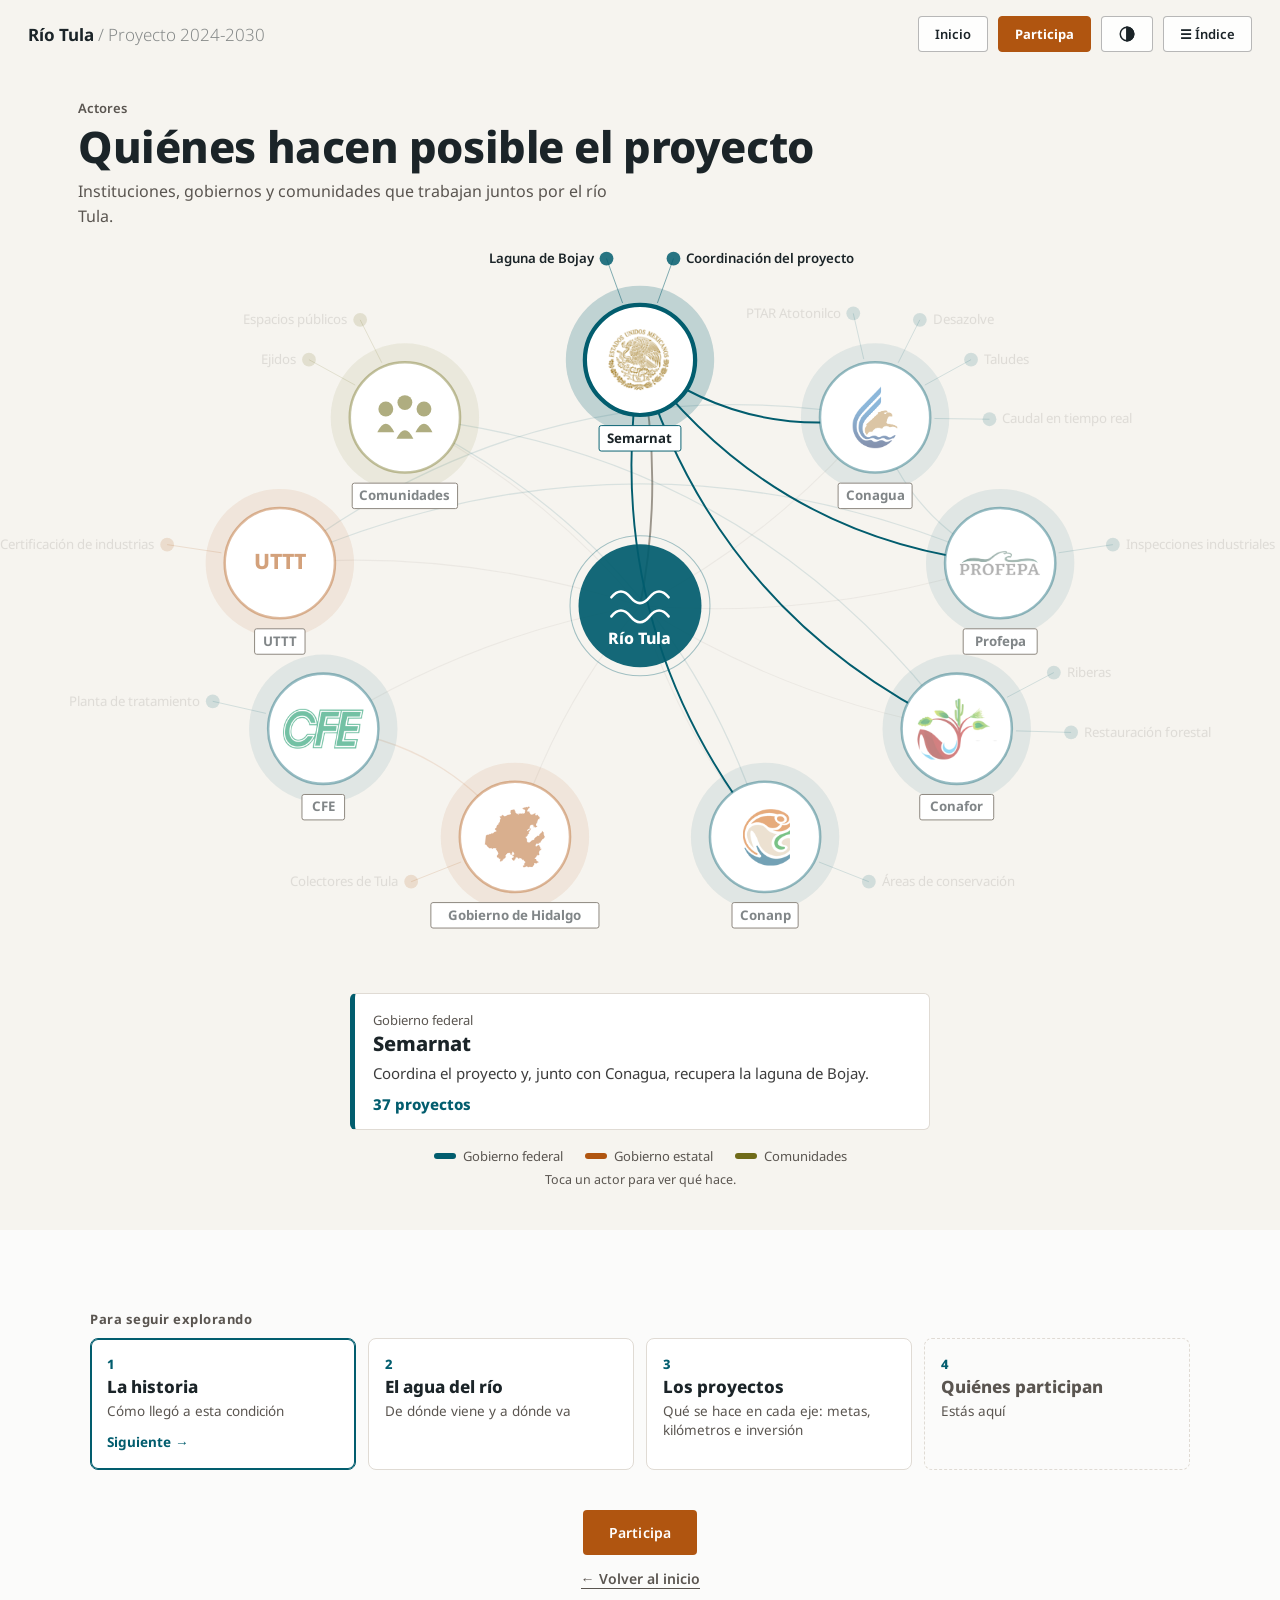
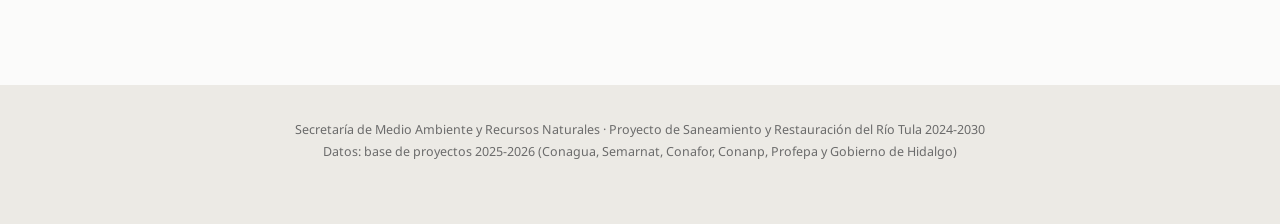
==== commit a3566a1c: "Reestructura del landing: causas del problema, actores en celular, orden de paginas de detalle" ====
--- a/actores.html
+++ b/actores.html
@@ -6,10 +6,10 @@
   <title>Actores · Río Tula: Plan de Saneamiento y Restauración 2024-2030</title>
   <meta name="description" content="El proyecto para sanear y restaurar el río Tula: un río más limpio, más seguro, más vivo y para todas y todos." />
   <link href="https://fonts.googleapis.com/css2?family=Noto+Sans:wght@300;400;500;600;700;800;900&display=swap" rel="stylesheet" />
-  <link rel="stylesheet" href="css/temas.css?v=39" />
-  <link rel="stylesheet" href="css/historia.css?v=39" />
-  <link rel="stylesheet" href="css/capitulos.css?v=39" />
-  <link rel="stylesheet" href="css/sistema.css?v=39" />
+  <link rel="stylesheet" href="css/temas.css?v=47" />
+  <link rel="stylesheet" href="css/historia.css?v=47" />
+  <link rel="stylesheet" href="css/capitulos.css?v=47" />
+  <link rel="stylesheet" href="css/sistema.css?v=47" />
 <link rel="preload" as="image" href="img/video/diagnostico_7.jpg" />
   <script>(function(){var h=document.documentElement;h.classList.add('js');try{var s=localStorage;if(s.getItem('rt-noche')==='1')h.dataset.theme='dark';if(s.getItem('rt-cvd')==='1')h.dataset.cvd='1'}catch(e){}})()</script>
 </head>
@@ -26,7 +26,7 @@
 <nav id="main-nav">
   <a class="nav-logo" href="index.html">Río Tula <span>/ Proyecto 2024-2030</span></a>
   <div class="nav-right">
-    <a class="nav-btn nav-link" href="proyecto.html">Cifras y proyectos</a><a class="nav-btn nav-link" href="historia.html">La historia</a>
+    <a class="nav-btn nav-link" href="index.html">Inicio</a>
     <button class="nav-btn nav-pp" id="ppBtn" type="button" data-pp>Participa</button>
     <div class="a11y">
       <button class="nav-btn a11y-btn" id="a11yBtn" type="button" aria-haspopup="true" aria-expanded="false" aria-controls="a11yMenu" aria-label="Accesibilidad" title="Accesibilidad">
@@ -44,16 +44,16 @@
 
 <div class="idx-panel" id="idxPanel" role="dialog" aria-label="Índice">
   <button class="idx-close" id="idxClose" type="button" aria-label="Cerrar">×</button>
-  <div class="idx-box"><p class="idx-k">Índice</p><ol class="idx-cols"><li><a href="index.html#problema" style="--c:#025d6e;--bp:50% 50%" data-img="img/fotos/diagnostico/1_Descargas%20residuales%20directas%20al%20r%C3%ADo.jpg"><span class="ic-n">01</span><span class="ic-img"></span><span class="ic-t">El problema</span><small>Cómo se volvió uno de los ríos más contaminados</small></a></li><li><a href="index.html#promesa" style="--c:#025d6e;--bp:50% 50%" data-img="img/fotos/promesa-1/50_Presidenta%20Claudia%20Sheinbaum%20Pardo%20en%20la%20toma%20de%20protesta%20-%201%20de%20octubre%20de%202024.webp"><span class="ic-n">02</span><span class="ic-img"></span><span class="ic-t">El compromiso</span><small>Limpiar y sanear los tres ríos más contaminados</small></a></li><li><a href="index.html#solucion" style="--c:#025d6e;--bp:50% 50%" data-img="img/fotos/calidad-1/1_PTAR%20Atotonilco.jpg"><span class="ic-n">03</span><span class="ic-img"></span><span class="ic-t">La solución</span><small>Un mapa, cuatro mensajes</small></a></li><li><a href="index.html#franja" style="--c:#025d6e;--bp:50% 50%" data-img="img/fotos/inundaciones-1/10_Gaviones%20en%20El%20Chamizal%20-%202026.jpg"><span class="ic-n">04</span><span class="ic-img"></span><span class="ic-t">Así se ve hoy</span><small>Fotos de obra</small></a></li><li><a href="proyecto.html" style="--c:#025d6e;--bp:50% 50%" data-img="img/fotos/ecosistemas-2/1_ACTUAL%20-%20Bojay.jpg"><span class="ic-n">05</span><span class="ic-img"></span><span class="ic-t">Cifras y proyectos</span><small>Cuántos proyectos, kilómetros e inversión</small></a></li><li><a href="agua.html" style="--c:#025d6e;--bp:72% 62%" data-img="img/mapa/base.webp"><span class="ic-n">06</span><span class="ic-img"></span><span class="ic-t">El agua del río</span><small>De dónde viene y a dónde va</small></a></li><li><a href="historia.html" style="--c:#025d6e;--bp:40% 50%" data-img="img/mapa/historia-final.webp"><span class="ic-n">07</span><span class="ic-img"></span><span class="ic-t">Historia del río</span><small>Cómo llegó a esta condición</small></a></li><li><a href="actores.html" style="--c:#025d6e;--bp:50% 50%" data-img="img/fotos/ecosistemas-3/1_Puma%20encontrado%20en%20una%20ADVC%20a%203%20km%20del%20r%C3%ADo%20-%202026.png"><span class="ic-n">08</span><span class="ic-img"></span><span class="ic-t">Quiénes participan</span><small>Instituciones y comunidades</small></a></li><li><a href="index.html#participa" style="--c:#b05510;--bp:50% 50%" data-img="img/fotos/participa/1_Jornada%20de%20limpieza%20en%20Chapultepec%20-%202025.jpg"><span class="ic-n">09</span><span class="ic-img"></span><span class="ic-t">Participa</span><small>Cómo sumarte al proyecto</small></a></li></ol></div>
+  <div class="idx-box"><p class="idx-k">Índice</p><ol class="idx-cols"><li><a href="index.html#problema" style="--c:#025d6e;--bp:50% 50%" data-img="img/fotos/diagnostico/1_Descargas%20residuales%20directas%20al%20r%C3%ADo.jpg"><span class="ic-n">01</span><span class="ic-img"></span><span class="ic-t">¿Qué pasó con el río?</span><small>Cómo se volvió uno de los más contaminados</small></a></li><li><a href="index.html#promesa" style="--c:#025d6e;--bp:50% 50%" data-img="img/fotos/promesa-1/50_Presidenta%20Claudia%20Sheinbaum%20Pardo%20en%20la%20toma%20de%20protesta%20-%201%20de%20octubre%20de%202024.webp"><span class="ic-n">02</span><span class="ic-img"></span><span class="ic-t">El compromiso</span><small>Limpiar y sanear los tres ríos más contaminados</small></a></li><li><a href="index.html#solucion" style="--c:#025d6e;--bp:50% 50%" data-img="img/fotos/calidad-1/1_PTAR%20Atotonilco.jpg"><span class="ic-n">03</span><span class="ic-img"></span><span class="ic-t">La solución</span><small>Un mapa, cuatro mensajes</small></a></li><li><a href="index.html#franja" style="--c:#025d6e;--bp:50% 50%" data-img="img/fotos/inundaciones-1/10_Gaviones%20en%20El%20Chamizal%20-%202026.jpg"><span class="ic-n">04</span><span class="ic-img"></span><span class="ic-t">Así se ve hoy</span><small>Fotos de obra</small></a></li><li><a href="index.html#participa" style="--c:#b05510;--bp:50% 50%" data-img="img/fotos/participa/1_Jornada%20de%20limpieza%20en%20Chapultepec%20-%202025.jpg"><span class="ic-n">05</span><span class="ic-img"></span><span class="ic-t">Participa</span><small>Cómo sumarte al proyecto</small></a></li><li><a href="historia.html" style="--c:#6b6b6b;--bp:40% 50%" data-img="img/mapa/historia-final.webp"><span class="ic-n">06</span><span class="ic-img"></span><span class="ic-t">La historia</span><small>Cómo llegó a esta condición</small></a></li><li><a href="agua.html" style="--c:#6b6b6b;--bp:72% 62%" data-img="img/mapa/base.webp"><span class="ic-n">07</span><span class="ic-img"></span><span class="ic-t">El agua del río</span><small>De dónde viene y a dónde va</small></a></li><li><a href="proyecto.html" style="--c:#6b6b6b;--bp:50% 50%" data-img="img/fotos/ecosistemas-2/1_ACTUAL%20-%20Bojay.jpg"><span class="ic-n">08</span><span class="ic-img"></span><span class="ic-t">Los proyectos</span><small>Qué se hace en cada eje: metas, kilómetros e inversión</small></a></li><li><a href="actores.html" style="--c:#6b6b6b;--bp:50% 50%" data-img="img/fotos/ecosistemas-3/1_Puma%20encontrado%20en%20una%20ADVC%20a%203%20km%20del%20r%C3%ADo%20-%202026.png"><span class="ic-n">09</span><span class="ic-img"></span><span class="ic-t">Quiénes participan</span><small>Instituciones y comunidades</small></a></li></ol></div>
 </div>
 
 <div class="lightbox" id="lightbox"><button class="lightbox-close" type="button" aria-label="Cerrar">×</button><button class="lightbox-nav lightbox-prev" type="button" aria-label="Anterior">‹</button><img id="lightboxImg" alt=""><button class="lightbox-nav lightbox-next" type="button" aria-label="Siguiente">›</button><div class="lightbox-cap" id="lightboxCap"></div></div>
 
-<div class="pp" id="ppPanel" role="dialog" aria-label="Súmate a recuperar el río"><div class="pp-box"><button class="pp-x" type="button" aria-label="Cerrar">×</button><h2>Súmate a recuperar el río</h2><p>Elige cómo quieres participar.</p><div class="pp-ls"><a class="pp-l" href="https://forms.gle/ywk73PzvLo6HkGVFA" target="_blank" rel="noopener">Participa en eventos<i>→</i></a><a class="pp-l" href="https://forms.gle/ywk73PzvLo6HkGVFA" target="_blank" rel="noopener">Recibe información<i>→</i></a><a class="pp-l" href="https://forms.gle/ywk73PzvLo6HkGVFA" target="_blank" rel="noopener">Sugerencias o propuestas de colaboración<i>→</i></a><a class="pp-l" href="https://www.profepa.gob.mx/innovaportal/v/1156/1/mx/haz_tu_denuncia.html" target="_blank" rel="noopener">Denuncia a una industria que contamina el río<i>→</i></a></div></div></div>
+<div class="pp" id="ppPanel" role="dialog" aria-label="Súmate a recuperar el río"><div class="pp-box"><button class="pp-x" type="button" aria-label="Cerrar">×</button><h2>Súmate a recuperar el río</h2><p>Elige cómo quieres participar.</p><div class="pp-ls"><a class="pp-l" href="https://forms.gle/ywk73PzvLo6HkGVFA" target="_blank" rel="noopener"><span>Participa en eventos</span><i>→</i></a><a class="pp-l" href="https://forms.gle/ywk73PzvLo6HkGVFA" target="_blank" rel="noopener"><span>Recibe información</span><i>→</i></a><a class="pp-l" href="https://forms.gle/ywk73PzvLo6HkGVFA" target="_blank" rel="noopener"><span>Sugerencias o propuestas de colaboración</span><i>→</i></a><a class="pp-l" href="https://www.profepa.gob.mx/innovaportal/v/1156/1/mx/haz_tu_denuncia.html" target="_blank" rel="noopener"><span>Denuncia a una industria que contamina el río</span><i>→</i></a></div></div></div>
 
-<section class="s-actores" id="actores" data-nav="light"><div class="ac-in"><div class="ac-head"><span class="s-tag">Actores</span><h1>Quiénes hacen posible el proyecto</h1><p>Instituciones, gobiernos y comunidades que trabajan juntos por el río Tula.</p></div><div class="am" id="am"><svg class="am-l" viewBox="0 0 1000 620" preserveAspectRatio="none" aria-hidden="true"><line x1="500.0" y1="291.4" x2="500.0" y2="62.0" style="--i:0"/><line x1="500.0" y1="291.4" x2="757.1" y2="115.7" style="--i:1"/><line x1="500.0" y1="291.4" x2="893.9" y2="251.6" style="--i:2"/><line x1="500.0" y1="291.4" x2="846.4" y2="406.1" style="--i:3"/><line x1="500.0" y1="291.4" x2="636.8" y2="507.0" style="--i:4"/><line x1="500.0" y1="291.4" x2="363.2" y2="507.0" style="--i:5"/><line x1="500.0" y1="291.4" x2="153.6" y2="406.1" style="--i:6"/><line x1="500.0" y1="291.4" x2="106.1" y2="251.6" style="--i:7"/><line x1="500.0" y1="291.4" x2="242.9" y2="115.7" style="--i:8"/></svg><div class="am-c" style="background-image:url(img/mapa/base.webp)"><b>Río Tula</b></div><button class="am-n on" type="button" style="--x:50.0%;--y:10.0%;--c:#025d6e;--i:0" data-i="0" data-n="Semarnat" data-q="Coordina el proyecto y, junto con Conagua, recupera la laguna de Bojay." data-d="37 proyectos" data-cat="Gobierno federal"><span>Semarnat</span></button><button class="am-n" type="button" style="--x:75.7%;--y:18.7%;--c:#025d6e;--i:1" data-i="1" data-n="Conagua" data-q="Trata más agua en la PTAR Atotonilco, desazolva el río, estabiliza taludes y mide el caudal." data-d="$112 mdp/año en Atotonilco" data-cat="Gobierno federal"><span>Conagua</span></button><button class="am-n" type="button" style="--x:89.4%;--y:40.6%;--c:#025d6e;--i:2" data-i="2" data-n="Profepa" data-q="Inspecciona a las industrias que descargan al río, junto con Conagua." data-d="111 inspecciones" data-cat="Gobierno federal"><span>Profepa</span></button><button class="am-n" type="button" style="--x:84.6%;--y:65.5%;--c:#025d6e;--i:3" data-i="3" data-n="Conafor" data-q="Sanea y planta árboles en las riberas y restaura suelo forestal con ejidos." data-d="2,152 ha en restauración" data-cat="Gobierno federal"><span>Conafor</span></button><button class="am-n" type="button" style="--x:63.7%;--y:81.8%;--c:#025d6e;--i:4" data-i="4" data-n="Conanp" data-q="Certifica áreas que sus dueños deciden conservar." data-d="1,700 ha certificadas" data-cat="Gobierno federal"><span>Conanp</span></button><button class="am-n" type="button" style="--x:36.3%;--y:81.8%;--c:#b05510;--i:5" data-i="5" data-n="Gobierno de Hidalgo" data-q="Construye los colectores que llevan el drenaje de Tula a una planta de tratamiento." data-d="35.8 km de colectores" data-cat="Gobierno estatal"><span>Hidalgo</span></button><button class="am-n" type="button" style="--x:15.4%;--y:65.5%;--c:#025d6e;--i:6" data-i="6" data-n="CFE" data-q="Rehabilita su planta de tratamiento, que recibirá el drenaje de Tula." data-d="Planta en rehabilitación" data-cat="Gobierno federal"><span>CFE</span></button><button class="am-n" type="button" style="--x:10.6%;--y:40.6%;--c:#b05510;--i:7" data-i="7" data-n="Centro Regional de Prevención Ambiental (UTTT)" data-q="Capacita y certifica a las industrias para mejorar sus procesos." data-d="29 industrias en certificación" data-cat="Gobierno estatal"><span>UTTT</span></button><button class="am-n" type="button" style="--x:24.3%;--y:18.7%;--c:#6f6b19;--i:8" data-i="8" data-n="Comunidades y ejidos" data-q="Restauran bosques junto con Conafor y usarán los nuevos espacios públicos junto al río." data-d="5 espacios públicos" data-cat="Comunidades"><span>Comunidades</span></button></div><div class="am-det" id="amDet" aria-live="polite"><span class="ad-cat"></span><h3 class="ad-n"></h3><p class="ad-q"></p><b class="ad-d"></b></div><div class="am-ley"><span><i style="background:#025d6e"></i>Gobierno federal</span><span><i style="background:#b05510"></i>Gobierno estatal</span><span><i style="background:#6f6b19"></i>Comunidades</span><small>Toca un actor para ver qué hace.</small></div><div class="ac-grid"><article class="ac-c"><h3>Semarnat</h3><p>Coordina el proyecto y, junto con Conagua, recupera la laguna de Bojay.</p><span class="ac-k">37 proyectos</span></article><article class="ac-c"><h3>Conagua</h3><p>Trata más agua en la PTAR Atotonilco, desazolva el río, estabiliza taludes y mide el caudal.</p><span class="ac-k">$112 mdp/año en Atotonilco</span></article><article class="ac-c"><h3>Profepa</h3><p>Inspecciona a las industrias que descargan al río, junto con Conagua.</p><span class="ac-k">111 inspecciones</span></article><article class="ac-c"><h3>Conafor</h3><p>Sanea y planta árboles en las riberas y restaura suelo forestal con ejidos.</p><span class="ac-k">2,152 ha en restauración</span></article><article class="ac-c"><h3>Conanp</h3><p>Certifica áreas que sus dueños deciden conservar.</p><span class="ac-k">1,700 ha certificadas</span></article><article class="ac-c"><h3>Gobierno de Hidalgo</h3><p>Construye los colectores que llevan el drenaje de Tula a una planta de tratamiento.</p><span class="ac-k">35.8 km de colectores</span></article><article class="ac-c"><h3>CFE</h3><p>Rehabilita su planta de tratamiento, que recibirá el drenaje de Tula.</p><span class="ac-k">Planta en rehabilitación</span></article><article class="ac-c"><h3>Centro Regional de Prevención Ambiental (UTTT)</h3><p>Capacita y certifica a las industrias para mejorar sus procesos.</p><span class="ac-k">29 industrias en certificación</span></article><article class="ac-c"><h3>Comunidades y ejidos</h3><p>Restauran bosques junto con Conafor y usarán los nuevos espacios públicos junto al río.</p><span class="ac-k">5 espacios públicos</span></article></div></div></section><section class="hs-fin" data-nav="light"><button class="btn btn-dark" type="button" data-pp>Participa</button><a class="hs-volver" href="index.html">← Volver al inicio</a></section><footer>Secretaría de Medio Ambiente y Recursos Naturales · Proyecto de Saneamiento y Restauración del Río Tula 2024-2030<br>Datos: base de proyectos 2025-2026 (Conagua, Semarnat, Conafor, Conanp, Profepa y Gobierno de Hidalgo)</footer>
+<section class="s-actores" id="actores" data-nav="light"><div class="ac-in"><div class="ac-head"><span class="s-tag">Actores</span><h1>Quiénes hacen posible el proyecto</h1><p>Instituciones, gobiernos y comunidades que trabajan juntos por el río Tula.</p></div><div class="an" id="an"><svg class="an-svg an-d" viewBox="0 0 1000 690" role="img" aria-label="Mapa de actores del proyecto del río Tula"><path class="an-l an-r" data-a="0" d="M500.0,330.0 Q523.2,214.0 500.0,98.0" style="--i:0"/><path class="an-l an-r" data-a="1" d="M500.0,330.0 Q628.7,263.3 721.8,152.3" style="--i:1"/><path class="an-l an-r" data-a="2" d="M500.0,330.0 Q673.9,343.8 839.8,289.7" style="--i:2"/><path class="an-l an-r" data-a="3" d="M500.0,330.0 Q637.8,417.9 798.8,446.0" style="--i:3"/><path class="an-l an-r" data-a="4" d="M500.0,330.0 Q537.2,450.8 618.0,548.0" style="--i:4"/><path class="an-l an-r" data-a="5" d="M500.0,330.0 Q419.2,427.2 382.0,548.0" style="--i:5"/><path class="an-l an-r" data-a="6" d="M500.0,330.0 Q339.0,358.1 201.2,446.0" style="--i:6"/><path class="an-l an-r" data-a="7" d="M500.0,330.0 Q334.1,275.9 160.2,289.7" style="--i:7"/><path class="an-l an-r" data-a="8" d="M500.0,330.0 Q406.9,219.0 278.2,152.3" style="--i:8"/><path class="an-l an-rel" data-a="0 1" d="M500.0,98.0 Q598.9,173.9 721.8,152.3" style="--i:0;--c:#025d6e"/><path class="an-l an-rel" data-a="0 2" d="M500.0,98.0 Q627.7,268.6 839.8,289.7" style="--i:1;--c:#025d6e"/><path class="an-l an-rel" data-a="0 3" d="M500.0,98.0 Q572.8,337.7 798.8,446.0" style="--i:2;--c:#025d6e"/><path class="an-l an-rel" data-a="0 4" d="M500.0,98.0 Q460.0,349.0 618.0,548.0" style="--i:3;--c:#025d6e"/><path class="an-l an-rel" data-a="1 2" d="M721.8,152.3 Q750.5,247.0 839.8,289.7" style="--i:4;--c:#025d6e"/><path class="an-l an-rel" data-a="1 7" d="M721.8,152.3 Q410.8,97.5 160.2,289.7" style="--i:5;--c:#025d6e"/><path class="an-l an-rel" data-a="2 7" d="M839.8,289.7 Q500.0,140.2 160.2,289.7" style="--i:6;--c:#025d6e"/><path class="an-l an-rel" data-a="3 8" d="M798.8,446.0 Q603.1,184.6 278.2,152.3" style="--i:7;--c:#025d6e"/><path class="an-l an-rel" data-a="4 8" d="M618.0,548.0 Q535.2,275.4 278.2,152.3" style="--i:8;--c:#025d6e"/><path class="an-l an-rel" data-a="5 6" d="M382.0,548.0 Q314.1,457.2 201.2,446.0" style="--i:9;--c:#b05510"/><g class="an-s" data-a="0" style="--i:0;--c:#025d6e"><path class="an-ls" d="M483.6,44.4 L468.4,2.4"/><circle cx="468.4" cy="2.4" r="6.5"/><text x="456.4" y="6.4" text-anchor="end">Laguna de Bojay</text></g><g class="an-s" data-a="0" style="--i:0;--c:#025d6e"><path class="an-ls" d="M516.4,44.4 L531.6,2.4"/><circle cx="531.6" cy="2.4" r="6.5"/><text x="543.6" y="6.4" text-anchor="start">Coordinación del proyecto</text></g><g class="an-s" data-a="1" style="--i:1;--c:#025d6e"><path class="an-ls" d="M711.1,97.3 L701.2,54.1"/><circle cx="701.2" cy="54.1" r="6.5"/><text x="689.2" y="58.1" text-anchor="end">PTAR Atotonilco</text></g><g class="an-s" data-a="1" style="--i:1;--c:#025d6e"><path class="an-ls" d="M743.6,100.7 L764.0,60.2"/><circle cx="764.0" cy="60.2" r="6.5"/><text x="776.0" y="64.2" text-anchor="start">Desazolve</text></g><g class="an-s" data-a="1" style="--i:1;--c:#025d6e"><path class="an-ls" d="M768.7,121.8 L812.3,97.8"/><circle cx="812.3" cy="97.8" r="6.5"/><text x="824.3" y="101.8" text-anchor="start">Taludes</text></g><g class="an-s" data-a="1" style="--i:1;--c:#025d6e"><path class="an-ls" d="M777.8,153.3 L829.7,154.0"/><circle cx="829.7" cy="154.0" r="6.5"/><text x="841.7" y="158.0" text-anchor="start">Caudal en tiempo real</text></g><g class="an-s" data-a="2" style="--i:2;--c:#025d6e"><path class="an-ls" d="M894.9,280.0 L946.1,272.3"/><circle cx="946.1" cy="272.3" r="6.5"/><text x="958.1" y="276.3" text-anchor="start">Inspecciones industriales</text></g><g class="an-s" data-a="3" style="--i:3;--c:#025d6e"><path class="an-ls" d="M846.3,416.3 L890.4,393.0"/><circle cx="890.4" cy="393.0" r="6.5"/><text x="902.4" y="397.0" text-anchor="start">Riberas</text></g><g class="an-s" data-a="3" style="--i:3;--c:#025d6e"><path class="an-ls" d="M854.7,448.0 L906.7,449.5"/><circle cx="906.7" cy="449.5" r="6.5"/><text x="918.7" y="453.5" text-anchor="start">Restauración forestal</text></g><g class="an-s" data-a="4" style="--i:4;--c:#025d6e"><path class="an-ls" d="M668.8,571.7 L715.9,590.3"/><circle cx="715.9" cy="590.3" r="6.5"/><text x="727.9" y="594.3" text-anchor="start">Áreas de conservación</text></g><g class="an-s" data-a="5" style="--i:5;--c:#b05510"><path class="an-ls" d="M331.2,571.7 L284.1,590.3"/><circle cx="284.1" cy="590.3" r="6.5"/><text x="272.1" y="594.3" text-anchor="end">Colectores de Tula</text></g><g class="an-s" data-a="6" style="--i:6;--c:#025d6e"><path class="an-ls" d="M147.1,431.5 L96.9,420.1"/><circle cx="96.9" cy="420.1" r="6.5"/><text x="84.9" y="424.1" text-anchor="end">Planta de tratamiento</text></g><g class="an-s" data-a="7" style="--i:7;--c:#b05510"><path class="an-ls" d="M105.1,280.0 L53.9,272.3"/><circle cx="53.9" cy="272.3" r="6.5"/><text x="41.9" y="276.3" text-anchor="end">Certificación de industrias</text></g><g class="an-s" data-a="8" style="--i:8;--c:#6f6b19"><path class="an-ls" d="M231.3,121.8 L187.7,97.8"/><circle cx="187.7" cy="97.8" r="6.5"/><text x="175.7" y="101.8" text-anchor="end">Ejidos</text></g><g class="an-s" data-a="8" style="--i:8;--c:#6f6b19"><path class="an-ls" d="M256.4,100.7 L236.0,60.2"/><circle cx="236.0" cy="60.2" r="6.5"/><text x="224.0" y="64.2" text-anchor="end">Espacios públicos</text></g><g class="an-c"><circle r="58" cx="500" cy="330" fill="#025d6e"/><circle r="66" cx="500" cy="330" fill="none" stroke="#025d6e" stroke-opacity=".35"/><path d="M473,322 q9,-11 18,0 t18,0 t18,0 M473,340 q9,-11 18,0 t18,0 t18,0" fill="none" stroke="#fff" stroke-width="2.4" stroke-linecap="round"/><text x="500" y="366" text-anchor="middle">Río Tula</text></g><g class="an-n on" tabindex="0" role="button" data-i="0" style="--i:0;--c:#025d6e"><circle class="an-h" cx="500.0" cy="98.0" r="70"/><circle class="an-o" cx="500.0" cy="98.0" r="52"/><image href="img/logos/semarnat.png" x="462.0" y="69.0" width="76" height="58" preserveAspectRatio="xMidYMid meet"/><g class="an-b"><rect x="461.4" y="160.0" width="77.2" height="24" rx="2"/><text x="500.0" y="176.0" text-anchor="middle" style="font-size:12.5px">Semarnat</text></g></g><g class="an-n" tabindex="0" role="button" data-i="1" style="--i:1;--c:#025d6e"><circle class="an-h" cx="721.8" cy="152.3" r="70"/><circle class="an-o" cx="721.8" cy="152.3" r="52"/><image href="img/logos/conagua.png" x="683.8" y="123.3" width="76" height="58" preserveAspectRatio="xMidYMid meet"/><g class="an-b"><rect x="686.9" y="214.3" width="69.8" height="24" rx="2"/><text x="721.8" y="230.3" text-anchor="middle" style="font-size:12.5px">Conagua</text></g></g><g class="an-n" tabindex="0" role="button" data-i="2" style="--i:2;--c:#025d6e"><circle class="an-h" cx="839.8" cy="289.7" r="70"/><circle class="an-o" cx="839.8" cy="289.7" r="52"/><image href="img/logos/profepa.png" x="801.8" y="260.7" width="76" height="58" preserveAspectRatio="xMidYMid meet"/><g class="an-b"><rect x="804.9" y="351.7" width="69.8" height="24" rx="2"/><text x="839.8" y="367.7" text-anchor="middle" style="font-size:12.5px">Profepa</text></g></g><g class="an-n" tabindex="0" role="button" data-i="3" style="--i:3;--c:#025d6e"><circle class="an-h" cx="798.8" cy="446.0" r="70"/><circle class="an-o" cx="798.8" cy="446.0" r="52"/><image href="img/logos/conafor.png" x="760.8" y="417.0" width="76" height="58" preserveAspectRatio="xMidYMid meet"/><g class="an-b"><rect x="763.9" y="508.0" width="69.8" height="24" rx="2"/><text x="798.8" y="524.0" text-anchor="middle" style="font-size:12.5px">Conafor</text></g></g><g class="an-n" tabindex="0" role="button" data-i="4" style="--i:4;--c:#025d6e"><circle class="an-h" cx="618.0" cy="548.0" r="70"/><circle class="an-o" cx="618.0" cy="548.0" r="52"/><image href="img/logos/conanp.png" x="580.0" y="519.0" width="76" height="58" preserveAspectRatio="xMidYMid meet"/><g class="an-b"><rect x="586.8" y="610.0" width="62.4" height="24" rx="2"/><text x="618.0" y="626.0" text-anchor="middle" style="font-size:12.5px">Conanp</text></g></g><g class="an-n" tabindex="0" role="button" data-i="5" style="--i:5;--c:#b05510"><circle class="an-h" cx="382.0" cy="548.0" r="70"/><circle class="an-o" cx="382.0" cy="548.0" r="52"/><image href="img/logos/hidalgo.svg" x="344.0" y="519.0" width="76" height="58" preserveAspectRatio="xMidYMid meet"/><g class="an-b"><rect x="302.7" y="610.0" width="158.6" height="24" rx="2"/><text x="382.0" y="626.0" text-anchor="middle" style="font-size:12.5px">Gobierno de Hidalgo</text></g></g><g class="an-n" tabindex="0" role="button" data-i="6" style="--i:6;--c:#025d6e"><circle class="an-h" cx="201.2" cy="446.0" r="70"/><circle class="an-o" cx="201.2" cy="446.0" r="52"/><image href="img/logos/cfe.png" x="163.2" y="417.0" width="76" height="58" preserveAspectRatio="xMidYMid meet"/><g class="an-b"><rect x="181.1" y="508.0" width="40.2" height="24" rx="2"/><text x="201.2" y="524.0" text-anchor="middle" style="font-size:12.5px">CFE</text></g></g><g class="an-n" tabindex="0" role="button" data-i="7" style="--i:7;--c:#b05510"><circle class="an-h" cx="160.2" cy="289.7" r="70"/><circle class="an-o" cx="160.2" cy="289.7" r="52"/><text class="an-tx" x="160.2" y="295.7" text-anchor="middle">UTTT</text><g class="an-b"><rect x="136.4" y="351.7" width="47.6" height="24" rx="2"/><text x="160.2" y="367.7" text-anchor="middle" style="font-size:12.5px">UTTT</text></g></g><g class="an-n" tabindex="0" role="button" data-i="8" style="--i:8;--c:#6f6b19"><circle class="an-h" cx="278.2" cy="152.3" r="70"/><circle class="an-o" cx="278.2" cy="152.3" r="52"/><g fill="#6f6b19" transform="translate(278.2 152.3) scale(1)"><circle cx="-18" cy="-8" r="7"/><circle cx="0" cy="-14" r="7"/><circle cx="18" cy="-8" r="7"/><path d="M-26,14 q8,-16 16,0z M-8,20 q8,-16 16,0z M10,14 q8,-16 16,0z"/></g><g class="an-b"><rect x="228.5" y="214.3" width="99.4" height="24" rx="2"/><text x="278.2" y="230.3" text-anchor="middle" style="font-size:12.5px">Comunidades</text></g></g></svg><svg class="an-svg an-m" viewBox="0 0 420 780" role="img" aria-label="Mapa de actores del proyecto del río Tula" aria-hidden="true"><path class="an-l an-r" data-a="0" d="M210.0,372.0 Q239.2,226.0 210.0,80.0" style="--i:0"/><path class="an-l an-r" data-a="1" d="M210.0,372.0 Q276.1,268.9 297.4,148.3" style="--i:1"/><path class="an-l an-r" data-a="2" d="M210.0,372.0 Q282.0,360.0 343.9,321.3" style="--i:2"/><path class="an-l an-r" data-a="3" d="M210.0,372.0 Q254.3,456.8 327.8,518.0" style="--i:3"/><path class="an-l an-r" data-a="4" d="M210.0,372.0 Q205.8,513.8 256.5,646.4" style="--i:4"/><path class="an-l an-r" data-a="5" d="M210.0,372.0 Q159.3,504.5 163.5,646.4" style="--i:5"/><path class="an-l an-r" data-a="6" d="M210.0,372.0 Q136.5,433.2 92.2,518.0" style="--i:6"/><path class="an-l an-r" data-a="7" d="M210.0,372.0 Q148.1,333.3 76.1,321.3" style="--i:7"/><path class="an-l an-r" data-a="8" d="M210.0,372.0 Q188.7,251.4 122.6,148.3" style="--i:8"/><path class="an-l an-rel" data-a="0 1" d="M210.0,80.0 Q238.7,133.4 297.4,148.3" style="--i:0;--c:#025d6e"/><path class="an-l an-rel" data-a="0 2" d="M210.0,80.0 Q223.9,230.1 343.9,321.3" style="--i:1;--c:#025d6e"/><path class="an-l an-rel" data-a="0 3" d="M210.0,80.0 Q172.5,324.9 327.8,518.0" style="--i:2;--c:#025d6e"/><path class="an-l an-rel" data-a="0 4" d="M210.0,80.0 Q108.7,373.4 256.5,646.4" style="--i:3;--c:#025d6e"/><path class="an-l an-rel" data-a="1 2" d="M297.4,148.3 Q282.6,245.0 343.9,321.3" style="--i:4;--c:#025d6e"/><path class="an-l an-rel" data-a="1 7" d="M297.4,148.3 Q148.7,186.1 76.1,321.3" style="--i:5;--c:#025d6e"/><path class="an-l an-rel" data-a="2 7" d="M343.9,321.3 Q210.0,262.4 76.1,321.3" style="--i:6;--c:#025d6e"/><path class="an-l an-rel" data-a="3 8" d="M327.8,518.0 Q306.5,288.0 122.6,148.3" style="--i:7;--c:#025d6e"/><path class="an-l an-rel" data-a="4 8" d="M256.5,646.4 Q299.1,367.9 122.6,148.3" style="--i:8;--c:#025d6e"/><path class="an-l an-rel" data-a="5 6" d="M163.5,646.4 Q156.1,566.5 92.2,518.0" style="--i:9;--c:#b05510"/><g class="an-s" data-a="0" style="--i:0;--c:#025d6e"><path class="an-ls" d="M197.7,46.2 L192.9,33.0"/><circle cx="192.9" cy="33.0" r="4.2"/></g><g class="an-s" data-a="0" style="--i:0;--c:#025d6e"><path class="an-ls" d="M222.3,46.2 L227.1,33.0"/><circle cx="227.1" cy="33.0" r="4.2"/></g><g class="an-s" data-a="1" style="--i:1;--c:#025d6e"><path class="an-ls" d="M285.1,114.5 L280.3,101.3"/><circle cx="280.3" cy="101.3" r="4.2"/></g><g class="an-s" data-a="1" style="--i:1;--c:#025d6e"><path class="an-ls" d="M309.7,114.5 L314.5,101.3"/><circle cx="314.5" cy="101.3" r="4.2"/></g><g class="an-s" data-a="1" style="--i:1;--c:#025d6e"><path class="an-ls" d="M328.6,130.3 L340.7,123.3"/><circle cx="340.7" cy="123.3" r="4.2"/></g><g class="an-s" data-a="1" style="--i:1;--c:#025d6e"><path class="an-ls" d="M332.9,154.6 L346.7,157.0"/><circle cx="346.7" cy="157.0" r="4.2"/></g><g class="an-s" data-a="2" style="--i:2;--c:#025d6e"><path class="an-ls" d="M379.4,315.0 L393.2,312.6"/><circle cx="393.2" cy="312.6" r="4.2"/></g><g class="an-s" data-a="3" style="--i:3;--c:#025d6e"><path class="an-ls" d="M357.3,497.4 L368.7,489.3"/><circle cx="368.7" cy="489.3" r="4.2"/></g><g class="an-s" data-a="3" style="--i:3;--c:#025d6e"><path class="an-ls" d="M363.6,521.1 L377.6,522.4"/><circle cx="377.6" cy="522.4" r="4.2"/></g><g class="an-s" data-a="4" style="--i:4;--c:#025d6e"><path class="an-ls" d="M289.1,661.6 L301.8,667.5"/><circle cx="301.8" cy="667.5" r="4.2"/></g><g class="an-s" data-a="5" style="--i:5;--c:#b05510"><path class="an-ls" d="M130.9,661.6 L118.2,667.5"/><circle cx="118.2" cy="667.5" r="4.2"/></g><g class="an-s" data-a="6" style="--i:6;--c:#025d6e"><path class="an-ls" d="M57.4,508.7 L43.9,505.1"/><circle cx="43.9" cy="505.1" r="4.2"/></g><g class="an-s" data-a="7" style="--i:7;--c:#b05510"><path class="an-ls" d="M40.6,315.0 L26.8,312.6"/><circle cx="26.8" cy="312.6" r="4.2"/></g><g class="an-s" data-a="8" style="--i:8;--c:#6f6b19"><path class="an-ls" d="M91.4,130.3 L79.3,123.3"/><circle cx="79.3" cy="123.3" r="4.2"/></g><g class="an-s" data-a="8" style="--i:8;--c:#6f6b19"><path class="an-ls" d="M110.3,114.5 L105.5,101.3"/><circle cx="105.5" cy="101.3" r="4.2"/></g><g class="an-c"><circle r="50" cx="210" cy="372" fill="#025d6e"/><circle r="58" cx="210" cy="372" fill="none" stroke="#025d6e" stroke-opacity=".35"/><path d="M183,364 q9,-11 18,0 t18,0 t18,0 M183,382 q9,-11 18,0 t18,0 t18,0" fill="none" stroke="#fff" stroke-width="2.4" stroke-linecap="round"/><text x="210" y="408" text-anchor="middle">Río Tula</text></g><g class="an-n on" tabindex="-1" role="button" data-i="0" style="--i:0;--c:#025d6e" aria-label="Semarnat"><circle class="an-h" cx="210.0" cy="80.0" r="50"/><circle class="an-o" cx="210.0" cy="80.0" r="32"/><image href="img/logos/semarnat.png" x="185.0" y="61.0" width="50" height="38" preserveAspectRatio="xMidYMid meet"/><g class="an-b"><rect x="173.4" y="122.0" width="73.2" height="22" rx="2"/><text x="210.0" y="137.0" text-anchor="middle" style="font-size:11.5px">Semarnat</text></g></g><g class="an-n" tabindex="-1" role="button" data-i="1" style="--i:1;--c:#025d6e" aria-label="Conagua"><circle class="an-h" cx="297.4" cy="148.3" r="50"/><circle class="an-o" cx="297.4" cy="148.3" r="32"/><image href="img/logos/conagua.png" x="272.4" y="129.3" width="50" height="38" preserveAspectRatio="xMidYMid meet"/><g class="an-b"><rect x="264.3" y="190.3" width="66.3" height="22" rx="2"/><text x="297.4" y="205.3" text-anchor="middle" style="font-size:11.5px">Conagua</text></g></g><g class="an-n" tabindex="-1" role="button" data-i="2" style="--i:2;--c:#025d6e" aria-label="Profepa"><circle class="an-h" cx="343.9" cy="321.3" r="50"/><circle class="an-o" cx="343.9" cy="321.3" r="32"/><image href="img/logos/profepa.png" x="318.9" y="302.3" width="50" height="38" preserveAspectRatio="xMidYMid meet"/><g class="an-b"><rect x="310.8" y="363.3" width="66.3" height="22" rx="2"/><text x="343.9" y="378.3" text-anchor="middle" style="font-size:11.5px">Profepa</text></g></g><g class="an-n" tabindex="-1" role="button" data-i="3" style="--i:3;--c:#025d6e" aria-label="Conafor"><circle class="an-h" cx="327.8" cy="518.0" r="50"/><circle class="an-o" cx="327.8" cy="518.0" r="32"/><image href="img/logos/conafor.png" x="302.8" y="499.0" width="50" height="38" preserveAspectRatio="xMidYMid meet"/><g class="an-b"><rect x="294.6" y="560.0" width="66.3" height="22" rx="2"/><text x="327.8" y="575.0" text-anchor="middle" style="font-size:11.5px">Conafor</text></g></g><g class="an-n" tabindex="-1" role="button" data-i="4" style="--i:4;--c:#025d6e" aria-label="Conanp"><circle class="an-h" cx="256.5" cy="646.4" r="50"/><circle class="an-o" cx="256.5" cy="646.4" r="32"/><image href="img/logos/conanp.png" x="231.5" y="627.4" width="50" height="38" preserveAspectRatio="xMidYMid meet"/><g class="an-b"><rect x="226.8" y="688.4" width="59.4" height="22" rx="2"/><text x="256.5" y="703.4" text-anchor="middle" style="font-size:11.5px">Conanp</text></g></g><g class="an-n" tabindex="-1" role="button" data-i="5" style="--i:5;--c:#b05510" aria-label="Gobierno de Hidalgo"><circle class="an-h" cx="163.5" cy="646.4" r="50"/><circle class="an-o" cx="163.5" cy="646.4" r="32"/><image href="img/logos/hidalgo.svg" x="138.5" y="627.4" width="50" height="38" preserveAspectRatio="xMidYMid meet"/><g class="an-b"><rect x="88.9" y="688.4" width="149.1" height="22" rx="2"/><text x="163.5" y="703.4" text-anchor="middle" style="font-size:11.5px">Gobierno de Hidalgo</text></g></g><g class="an-n" tabindex="-1" role="button" data-i="6" style="--i:6;--c:#025d6e" aria-label="CFE"><circle class="an-h" cx="92.2" cy="518.0" r="50"/><circle class="an-o" cx="92.2" cy="518.0" r="32"/><image href="img/logos/cfe.png" x="67.2" y="499.0" width="50" height="38" preserveAspectRatio="xMidYMid meet"/><g class="an-b"><rect x="72.9" y="560.0" width="38.7" height="22" rx="2"/><text x="92.2" y="575.0" text-anchor="middle" style="font-size:11.5px">CFE</text></g></g><g class="an-n" tabindex="-1" role="button" data-i="7" style="--i:7;--c:#b05510" aria-label="UTTT"><circle class="an-h" cx="76.1" cy="321.3" r="50"/><circle class="an-o" cx="76.1" cy="321.3" r="32"/><text class="an-tx" x="76.1" y="326.3" text-anchor="middle" style="font-size:15px">UTTT</text><g class="an-b"><rect x="53.3" y="363.3" width="45.6" height="22" rx="2"/><text x="76.1" y="378.3" text-anchor="middle" style="font-size:11.5px">UTTT</text></g></g><g class="an-n" tabindex="-1" role="button" data-i="8" style="--i:8;--c:#6f6b19" aria-label="Comunidades"><circle class="an-h" cx="122.6" cy="148.3" r="50"/><circle class="an-o" cx="122.6" cy="148.3" r="32"/><g fill="#6f6b19" transform="translate(122.6 148.3) scale(0.62)"><circle cx="-18" cy="-8" r="7"/><circle cx="0" cy="-14" r="7"/><circle cx="18" cy="-8" r="7"/><path d="M-26,14 q8,-16 16,0z M-8,20 q8,-16 16,0z M10,14 q8,-16 16,0z"/></g><g class="an-b"><rect x="75.6" y="190.3" width="93.9" height="22" rx="2"/><text x="122.6" y="205.3" text-anchor="middle" style="font-size:11.5px">Comunidades</text></g></g></svg></div><div class="an-det" id="anDet"><div class="ad-i" data-i="0"><span class="ad-cat">Gobierno federal</span><h3>Semarnat</h3><p>Coordina el proyecto y, junto con Conagua, recupera la laguna de Bojay.</p><ul class="ad-ac"><li>Laguna de Bojay</li><li>Coordinación del proyecto</li></ul><b>37 proyectos</b></div><div class="ad-i" data-i="1"><span class="ad-cat">Gobierno federal</span><h3>Conagua</h3><p>Trata más agua en la PTAR Atotonilco, desazolva el río, estabiliza taludes y mide el caudal.</p><ul class="ad-ac"><li>PTAR Atotonilco</li><li>Desazolve</li><li>Taludes</li><li>Caudal en tiempo real</li></ul><b>$112 mdp/año en Atotonilco</b></div><div class="ad-i" data-i="2"><span class="ad-cat">Gobierno federal</span><h3>Profepa</h3><p>Inspecciona a las industrias que descargan al río, junto con Conagua.</p><ul class="ad-ac"><li>Inspecciones industriales</li></ul><b>111 inspecciones</b></div><div class="ad-i" data-i="3"><span class="ad-cat">Gobierno federal</span><h3>Conafor</h3><p>Sanea y planta árboles en las riberas y restaura suelo forestal con ejidos.</p><ul class="ad-ac"><li>Riberas</li><li>Restauración forestal</li></ul><b>2,152 ha en restauración</b></div><div class="ad-i" data-i="4"><span class="ad-cat">Gobierno federal</span><h3>Conanp</h3><p>Certifica áreas que sus dueños deciden conservar.</p><ul class="ad-ac"><li>Áreas de conservación</li></ul><b>1,700 ha certificadas</b></div><div class="ad-i" data-i="5"><span class="ad-cat">Gobierno estatal</span><h3>Gobierno de Hidalgo</h3><p>Construye los colectores que llevan el drenaje de Tula a una planta de tratamiento.</p><ul class="ad-ac"><li>Colectores de Tula</li></ul><b>35.8 km de colectores</b></div><div class="ad-i" data-i="6"><span class="ad-cat">Gobierno federal</span><h3>CFE</h3><p>Rehabilita su planta de tratamiento, que recibirá el drenaje de Tula.</p><ul class="ad-ac"><li>Planta de tratamiento</li></ul><b>Planta en rehabilitación</b></div><div class="ad-i" data-i="7"><span class="ad-cat">Gobierno estatal</span><h3>Centro Regional de Prevención Ambiental (UTTT)</h3><p>Capacita y certifica a las industrias para mejorar sus procesos.</p><ul class="ad-ac"><li>Certificación de industrias</li></ul><b>29 industrias en certificación</b></div><div class="ad-i" data-i="8"><span class="ad-cat">Comunidades</span><h3>Comunidades y ejidos</h3><p>Restauran bosques junto con Conafor y usarán los nuevos espacios públicos junto al río.</p><ul class="ad-ac"><li>Ejidos</li><li>Espacios públicos</li></ul><b>5 espacios públicos</b></div></div><div class="am-ley"><span><i style="background:#025d6e"></i>Gobierno federal</span><span><i style="background:#b05510"></i>Gobierno estatal</span><span><i style="background:#6f6b19"></i>Comunidades</span><small>Toca un actor para ver qué hace.</small></div></div></section><section class="hs-fin" data-nav="light"><div class="sn-fin"><p class="sn-k">Para seguir explorando</p><div class="sn-row"><a class="sn-c next" href="historia.html"><span class="sn-n">1</span><b>La historia</b><small>Cómo llegó a esta condición</small><i>Siguiente →</i></a><a class="sn-c" href="agua.html"><span class="sn-n">2</span><b>El agua del río</b><small>De dónde viene y a dónde va</small></a><a class="sn-c" href="proyecto.html"><span class="sn-n">3</span><b>Los proyectos</b><small>Qué se hace en cada eje: metas, kilómetros e inversión</small></a><div class="sn-c on"><span class="sn-n">4</span><b>Quiénes participan</b><small>Estás aquí</small></div></div></div><button class="btn btn-dark" type="button" data-pp>Participa</button><a class="hs-volver" href="index.html">← Volver al inicio</a></section><footer>Secretaría de Medio Ambiente y Recursos Naturales · Proyecto de Saneamiento y Restauración del Río Tula 2024-2030<br>Datos: base de proyectos 2025-2026 (Conagua, Semarnat, Conafor, Conanp, Profepa y Gobierno de Hidalgo)</footer>
 
 <script data-goatcounter="https://riotula.goatcounter.com/count" async src="//gc.zgo.at/count.js"></script>
-<script src="js/sitio.js?v=39"></script>
+<script src="js/sitio.js?v=47"></script>
 </body>
 </html>
--- a/css/sistema.css
+++ b/css/sistema.css
@@ -336,7 +336,7 @@
 .pb-step:first-child, .pb-step:last-child { min-height: 100svh; }
 .pb-caja { pointer-events: auto; width: min(340px, 100%); background: rgba(255,255,255,.96); border-radius: 8px; padding: 16px 18px 16px; box-shadow: 0 1px 2px rgba(0,0,0,.1), 0 16px 34px -18px rgba(0,0,0,.5); opacity: 0; transform: translateY(14px); transition: opacity .6s, transform .6s; }
 .pb-step.on .pb-caja { opacity: 1; transform: none; }
-.pb-caja b { display: block; font: 800 22px/1.1 'Noto Sans', sans-serif; color: var(--acc); margin-bottom: 6px; }
+.pb-caja b { display: block; font: 800 20px/1.15 'Noto Sans', sans-serif; color: var(--acc); margin-bottom: 6px; }
 .pb-caja p { font-size: 15.5px; line-height: 1.5; color: #3d3d3d; margin: 0; }
 .pb-tit { width: min(430px, 100%); }
 .pb-tit .s-tag { display: block; }
@@ -399,35 +399,246 @@
 }
 
 
-/* ═════ Actores: mapa con medallones y líneas punteadas ═════ */
-.am { position: relative; width: 100%; max-width: 1060px; aspect-ratio: 1000 / 620; margin: 30px auto 0; }
-.am-l { position: absolute; inset: 0; width: 100%; height: 100%; }
-.am-l line { stroke: #8a847b; stroke-width: 1.6; stroke-dasharray: 2 7; stroke-linecap: round; opacity: 0; transition: opacity .6s; transition-delay: calc(var(--i) * 110ms + 300ms); }
-.am.in .am-l line { opacity: .9; }
-.am-c { position: absolute; left: 50%; top: 47%; width: 25%; aspect-ratio: 1; transform: translate(-50%, -50%) scale(.85); border-radius: 50%; background-color: #dfe9e8; background-position: 62% 40%; background-size: 330% auto; background-repeat: no-repeat; box-shadow: 0 0 0 4px #fff, 0 0 0 5px #025d6e; display: flex; align-items: flex-end; justify-content: center; opacity: 0; transition: opacity .7s, transform .7s; }
-.am.in .am-c { opacity: 1; transform: translate(-50%, -50%); }
-.am-c b { margin-bottom: 14%; padding: 4px 12px; background: rgba(255,255,255,.92); border-radius: 14px; font: 800 14px 'Noto Sans', sans-serif; color: var(--ink); }
-.am-n { position: absolute; left: var(--x); top: var(--y); width: 12.5%; aspect-ratio: 1; transform: translate(-50%, -50%) scale(.5); border-radius: 50%; border: 3px solid var(--c); background: #fff; color: var(--ink); cursor: pointer; display: grid; place-items: center; padding: 4px; opacity: 0; transition: opacity .5s, transform .5s, box-shadow .2s, background .2s; transition-delay: calc(var(--i) * 110ms + 400ms), calc(var(--i) * 110ms + 400ms), 0s, 0s; font-family: 'Noto Sans', sans-serif; }
-.am.in .am-n { opacity: 1; transform: translate(-50%, -50%); }
-.am-n span { font-weight: 800; font-size: clamp(10px, 1.25vw, 14px); line-height: 1.1; text-align: center; overflow-wrap: anywhere; }
-.am-n:hover, .am-n.on { background: var(--c); color: #fff; box-shadow: 0 0 0 5px color-mix(in srgb, var(--c) 25%, transparent); }
-.am-det { max-width: 560px; margin: 8px auto 0; background: #fff; border: 1px solid #e0dbd4; border-left: 5px solid var(--c, #025d6e); border-radius: 6px; padding: 14px 18px; text-align: left; }
+}
+
+
+/* ═════ Actores: red abstracta (círculos con emblema, etiquetas en cajas, puntos y líneas finas) ═════ */
+.s-actores { background: #f6f4ef; }
+.an { max-width: 1060px; margin: 26px auto 0; }
+.an-svg { width: 100%; height: auto; display: block; overflow: visible; }
+.an-svg text { font-family: 'Noto Sans', sans-serif; }
+.an-l { fill: none; stroke: #9b958b; stroke-width: 1; opacity: 0; transition: opacity .6s, stroke .3s, stroke-width .3s; transition-delay: calc(var(--i) * 90ms + 250ms), 0s, 0s; }
+.an-rel { stroke: var(--c); stroke-width: 1.2; }
+.an.in .an-r { opacity: .55; }
+.an.in .an-rel { opacity: .7; }
+.an-s circle { fill: var(--c); opacity: 0; transition: opacity .5s; transition-delay: calc(var(--i) * 90ms + 700ms); }
+.an-ls { stroke: var(--c); stroke-width: .9; opacity: 0; transition: opacity .5s; transition-delay: calc(var(--i) * 90ms + 700ms); }
+.an-s text { font-size: 12.5px; fill: #5a5550; opacity: 0; transition: opacity .5s, fill .3s; transition-delay: calc(var(--i) * 90ms + 800ms); }
+.an.in .an-s circle { opacity: .85; } .an.in .an-ls { opacity: .5; } .an.in .an-s text { opacity: 1; }
+.an-c circle:first-child { opacity: 0; transition: opacity .8s; } .an.in .an-c circle:first-child { opacity: .92; }
+.an-c text { font-size: 15px; font-weight: 800; fill: #fff; }
+.an-n { cursor: pointer; outline: none; opacity: 0; transition: opacity .6s; transition-delay: calc(var(--i) * 90ms + 350ms); }
+.an.in .an-n { opacity: 1; }
+.an-h { fill: var(--c); opacity: .09; transition: opacity .3s, r .3s; }
+.an-o { fill: #fff; stroke: var(--c); stroke-width: 2.4; transition: stroke-width .3s; }
+.an-n:hover .an-h, .an-n.on .an-h, .an-n:focus .an-h { opacity: .22; }
+.an-n.on .an-o { stroke-width: 4; }
+.an-b rect { fill: #fff; stroke: #8a847b; stroke-width: .9; }
+.an-b text { font-size: 12.5px; font-weight: 700; fill: #1b2428; }
+.an-n.on .an-b rect { stroke: var(--c); }
+.an-tx { font-size: 20px; font-weight: 800; fill: var(--c); }
+/* con un actor elegido: todo se atenúa menos sus conexiones */
+.an-svg.foco .an-n:not(.on) .an-o { stroke-opacity: .4; }
+.an-svg.foco .an-n:not(.on) image, .an-svg.foco .an-n:not(.on) .an-tx, .an-svg.foco .an-n:not(.on) .an-b text, .an-svg.foco .an-n:not(.on) g[fill] { opacity: .55; }
+.an-svg.foco .an-l:not(.rel) { opacity: .12 !important; }
+.an-svg.foco .an-l.rel { opacity: 1 !important; stroke-width: 1.8; }
+.an-svg.foco .an-s:not(.rel) circle, .an-svg.foco .an-s:not(.rel) .an-ls, .an-svg.foco .an-s:not(.rel) text { opacity: .15 !important; }
+.an-svg.foco .an-s.rel text { fill: #1b2428; font-weight: 600; }
+.an-det { max-width: 580px; margin: 6px auto 0; min-height: 138px; }
+.ad-i { display: none; background: #fff; border: 1px solid #e0dbd4; border-left: 5px solid var(--c, #025d6e); border-radius: 6px; padding: 14px 18px; }
+.ad-i.on { display: block; }
 .ad-cat { font-size: 13px; color: var(--gris); }
-.ad-n { font: 800 20px/1.2 'Noto Sans', sans-serif; margin: 2px 0 6px; }
-.ad-q { font-size: 15px; line-height: 1.5; color: #3d3d3d; margin: 0 0 8px; }
-.ad-d { font: 800 15px 'Noto Sans', sans-serif; color: var(--c, #025d6e); }
+.ad-i h3 { font: 800 20px/1.2 'Noto Sans', sans-serif; margin: 2px 0 6px; }
+.ad-i p { font-size: 15px; line-height: 1.5; color: #3d3d3d; margin: 0 0 8px; }
+.ad-i b { font: 800 15px 'Noto Sans', sans-serif; color: var(--acc); }
+.an-mov { display: none; }
+@media (max-width: 900px) {
+  .an { display: none; }
+  .an-mov { display: grid; grid-template-columns: repeat(3, 1fr); gap: 10px; margin-top: 18px; }
+  .am-m { display: flex; flex-direction: column; align-items: center; justify-content: center; gap: 6px; aspect-ratio: 1; background: #fff; border: 2px solid var(--c); border-radius: 50%; padding: 12px; cursor: pointer; font-family: inherit; color: var(--ink); }
+  .am-m img { max-width: 62%; max-height: 38%; object-fit: contain; }
+  .am-m i { font: 800 14px 'Noto Sans', sans-serif; font-style: normal; color: var(--c); }
+  .am-m span { font-size: 10.5px; font-weight: 700; line-height: 1.1; text-align: center; }
+  .am-m.on { background: color-mix(in srgb, var(--c) 12%, #fff); box-shadow: 0 0 0 4px color-mix(in srgb, var(--c) 22%, transparent); }
+}
+
 .am-ley { display: flex; flex-wrap: wrap; justify-content: center; gap: 6px 22px; margin: 16px 0 6px; font-size: 13px; color: var(--gris); align-items: center; }
 .am-ley span { display: inline-flex; align-items: center; gap: 7px; }
 .am-ley i { width: 22px; height: 6px; border-radius: 3px; display: inline-block; }
 .am-ley small { flex-basis: 100%; text-align: center; font-size: 12.5px; }
-.ac-grid { margin-top: 36px; }
-@media (max-width: 900px) {
-  .am { aspect-ratio: auto; display: grid; grid-template-columns: repeat(3, 1fr); gap: 10px; margin-top: 18px; padding-top: 128px; }
-  .am-l { display: none; }
-  .am-c { position: absolute; top: 0; left: 50%; width: 110px; transform: translate(-50%, 0) scale(.9); }
-  .am.in .am-c { transform: translate(-50%, 0); }
-  .am-n { position: static; width: 100%; transform: scale(.6); }
-  .am.in .am-n { transform: none; }
-  .am-n span { font-size: 11.5px; }
-  .ac-grid { display: none; }
-}
+.an.ready *, .an.ready { transition-delay: 0s !important; }
+
+
+/* ═════ Último mapa del problema: distritos de riego + drenaje, para ver la conexión con la CDMX ═════ */
+.pb-stage .omap.fin .o-dr, .pb-stage .omap.fin .o-drcanal { opacity: 1 !important; }
+.pb-stage .omap.fin .ol.o-dr-l { opacity: 1 !important; font-weight: 700; }
+.pb-stage .omap.fin .o-infra { opacity: .95; }
+.pb-stage .omap.fin .o-dr { stroke-width: calc(var(--fs) * .12px); }
+
+/* ═════ La solución: tarjetas compactas para ver el mapa completo ═════ */
+@media (min-width: 901px) {
+  #solucion .step { align-items: end; min-height: 86svh; padding-top: 90px; padding-bottom: 30px; }
+  #solucion .step:first-child { padding-top: 130px; }
+  #solucion .card.sol-card { max-width: 320px; padding: 13px 16px 12px; }
+  #solucion .sol-card .tag { display: none; }
+  #solucion .sol-card h3 { font-size: 19px; margin-bottom: 4px; }
+  #solucion .sol-card p { font-size: 14px; line-height: 1.45; }
+  #solucion .cifras { margin-top: 8px; }
+  #solucion .cifras li { padding: 5px 0; grid-template-columns: 78px 1fr; gap: 10px; }
+  #solucion .cifras b { font-size: 17px; }
+  #solucion .cifras span { font-size: 12.5px; }
+  #solucion .rep-link { margin-top: 8px; padding: 7px 10px; font-size: 12.5px; }
+  #solucion .vermas { margin-top: 8px; font-size: 14px; }
+}
+/* celular: el mapa ocupa 3/4 de la pantalla y el texto va en el último 1/4 */
+@media (max-width: 900px) {
+  #solucion .cap-stage { height: 75svh; }
+  #solucion .step, #solucion .step:first-child, #solucion .step:last-child { min-height: 100svh; padding: 0; justify-content: flex-end; }
+  #solucion .card.sol-card { position: sticky; bottom: 0; width: 100%; height: 25svh; margin: 0; border-radius: 0; padding: 9px 14px 8px; background: #fff; overflow: hidden; box-shadow: 0 -8px 20px -12px rgba(0,0,0,.35); }
+  #solucion .sol-card .tag, #solucion .sol-card p, #solucion .rep-link { display: none; }
+  #solucion .sol-card h3 { font-size: 17px; margin: 0 0 4px; }
+  #solucion .cifras { display: grid; grid-template-columns: repeat(3, 1fr); gap: 8px; margin: 0; border-top: 0; }
+  #solucion .cifras li { display: block; border: 0; padding: 0; }
+  #solucion .cifras b { display: block; font-size: 19px; }
+  #solucion .cifras span { font-size: 11px; line-height: 1.25; display: block; }
+  #solucion .vermas { position: absolute; right: 14px; top: 10px; margin: 0; font-size: 13px; }
+  #solucion .banner { top: 62px; }
+}
+
+/* ═════ Diagnóstico: dos llamados ═════ */
+.diag-cta .dc-b { display: inline-flex; gap: 8px; flex-wrap: wrap; }
+.btn-pp2 { background: #fff; color: var(--pp); border: 1.5px solid var(--pp); }
+.btn-pp2:hover { background: var(--pp); color: #fff; }
+
+/* ═════ Participa: cuatro acciones en orden + fotos ═════ */
+.s-participa { padding: 0; background: #fbfbfa; }
+.pt-fotos { display: grid; grid-template-columns: repeat(5, 1fr); gap: 3px; height: clamp(150px, 26svh, 260px); background: #1b2428; }
+.pt-fotos figure { position: relative; margin: 0; overflow: hidden; }
+.pt-fotos img { width: 100%; height: 100%; object-fit: cover; display: block; filter: saturate(.9); }
+.pt-fotos figcaption { display: none; }
+.pt-in { max-width: 1160px; margin: 0 auto; padding: 44px 28px 52px; display: grid; grid-template-columns: minmax(0, .9fr) minmax(0, 1.1fr); gap: 56px; align-items: start; }
+.pt-t .s-title { margin: 4px 0 12px; }
+.pt-t .s-body { color: var(--gris); max-width: 42ch; }
+.pt-as { display: grid; gap: 0; border-top: 2px solid var(--ink); }
+.pt-a { display: grid; grid-template-columns: 38px 1fr 20px; gap: 14px; align-items: center; padding: 16px 6px; border-bottom: 1px solid #e0dbd4; color: var(--ink); text-decoration: none; transition: background .2s; }
+.pt-a:hover { background: rgba(176, 85, 16, .07); }
+.pt-a b { width: 34px; height: 34px; border-radius: 50%; background: var(--pp); color: #fff; font: 800 15px/34px 'Noto Sans', sans-serif; text-align: center; }
+.pt-a strong { display: block; font: 700 16px/1.3 'Noto Sans', sans-serif; }
+.pt-a em { display: block; font-style: normal; font-size: 13.5px; line-height: 1.4; color: var(--gris); margin-top: 2px; }
+.pt-a i { font-style: normal; color: var(--pp); font-weight: 800; font-size: 18px; }
+.pp-l span { flex: 1; }
+@media (max-width: 900px) {
+  .pt-fotos { grid-template-columns: repeat(5, 62%); overflow-x: auto; height: 150px; scroll-snap-type: x mandatory; }
+  .pt-fotos figure { scroll-snap-align: start; }
+  .pt-in { grid-template-columns: 1fr; gap: 18px; padding: 26px 16px 36px; }
+  .pt-a { padding: 13px 4px; } .pt-a strong { font-size: 15px; }
+}
+
+/* sin una capa resaltada, el drenaje (canal y túneles) se ve completo */
+.pb-stage .omap:not(.hl):not(.wide) .o-infra { opacity: .95 !important; stroke-width: calc(var(--fs) * .34px); }
+
+
+/* ═════ Hilo: tres puntos, sin chips ═════ */
+.hilo { position: fixed; right: 12px; left: auto; top: 50%; transform: translateY(-50%); z-index: 60; display: flex; flex-direction: column; align-items: flex-end; gap: 0; }
+.hl-n { position: relative; display: flex; align-items: center; justify-content: flex-end; gap: 8px; padding: 9px 4px; background: none; border: 0; box-shadow: none; border-radius: 0; width: auto; flex-direction: row; text-decoration: none; }
+.hl-n + .hl-n { margin-top: 0; }
+.hl-n::after, .hl-n:not(.hl-pp)::after { content: ""; position: absolute; right: 8.5px; left: auto; top: 100%; width: 2px; height: 0; background: #bdb7ad; }
+.hl-n:not(:last-child)::after { height: 0; }
+.hl-n i { flex: none; width: 11px; height: 11px; border-radius: 50%; background: #fff; border: 2px solid #8a847b; box-shadow: 0 0 0 2px rgba(255,255,255,.7); transition: transform .2s, background .2s, border-color .2s; }
+.hl-n span { position: absolute; right: 26px; top: 50%; transform: translateY(-50%); max-width: none; opacity: 0; pointer-events: none; white-space: nowrap; background: rgba(255,255,255,.96); border: 1px solid #e0dbd4; border-radius: 4px; padding: 4px 9px; font: 700 12.5px 'Noto Sans', sans-serif; color: var(--ink); transition: opacity .2s; }
+.hl-n:hover span, .hl-n:focus-visible span { opacity: 1; }
+.hl-n.on i { background: var(--acc); border-color: var(--acc); transform: scale(1.35); }
+.hl-n:hover i { border-color: var(--acc); }
+@media (max-width: 900px) {
+  .hilo { display: flex; right: 5px; }
+  .hl-n { padding: 10px 5px; } .hl-n i { width: 9px; height: 9px; border-width: 1.5px; }
+  .hl-n span { display: none; }
+}
+.hilo:hover .hl-n span, .hl-n.on span { max-width: none; opacity: 0; }
+.hilo .hl-n:hover span, .hilo .hl-n:focus-visible span { opacity: 1; }
+
+
+/* ═════ Actores: la misma red en celular (versión alta) ═════ */
+.an-m { display: none; }
+.ad-ac { display: none; list-style: none; margin: 0 0 8px; padding: 0; flex-wrap: wrap; gap: 5px; }
+.ad-ac li { font-size: 12.5px; line-height: 1.2; background: color-mix(in srgb, var(--c, #025d6e) 11%, #fff); border-radius: 12px; padding: 4px 9px; color: #2f2f2f; }
+@media (max-width: 900px) {
+  .an { display: block !important; margin-top: 12px; }
+  .an-d { display: none; }
+  .an-m { display: block; }
+  .an-mov { display: none !important; }
+  .ad-ac { display: flex; }
+  .an-det { position: sticky; bottom: 8px; z-index: 5; margin-top: 8px; min-height: 0; max-width: none; filter: drop-shadow(0 6px 14px rgba(0,0,0,.22)); }
+  .ad-i { padding: 11px 14px; }
+  .ad-i h3 { font-size: 17px; margin-bottom: 4px; }
+  .ad-i p { font-size: 14px; margin-bottom: 6px; }
+}
+
+
+/* ═════ Saber más: las cuatro páginas de detalle, en orden ═════ */
+.s-prof { background: #f6f4ef; padding: 64px 0 56px; }
+.sp-in { max-width: 1100px; margin: 0 auto; padding: 0 28px; }
+.s-prof h2 { margin: 2px 0 8px; font: 800 clamp(22px, 2.4vw, 30px)/1.15 'Noto Sans', sans-serif; letter-spacing: -.01em; }
+.s-prof p { color: var(--gris); max-width: 60ch; margin: 0 0 22px; font-size: 15.5px; line-height: 1.55; }
+.sn-row { display: grid; grid-template-columns: repeat(4, minmax(0, 1fr)); gap: 12px; }
+.sn-c { position: relative; display: flex; flex-direction: column; gap: 4px; background: #fff; border: 1px solid #e0dbd4; border-radius: 8px; padding: 16px 16px 18px; color: var(--ink); text-decoration: none; transition: border-color .2s, transform .2s; }
+a.sn-c:hover { border-color: var(--acc); transform: translateY(-2px); }
+.sn-n { font: 800 13px 'Noto Sans', sans-serif; color: var(--acc); }
+.sn-c b { font: 800 17px/1.2 'Noto Sans', sans-serif; }
+.sn-c small { font-size: 13.5px; line-height: 1.4; color: var(--gris); }
+.sn-c i { margin-top: 8px; font: 700 13.5px 'Noto Sans', sans-serif; font-style: normal; color: var(--acc); }
+.sn-c.next { border-color: var(--acc); box-shadow: 0 0 0 1px var(--acc) inset; }
+.sn-c.on { background: transparent; border-style: dashed; }
+.sn-c.on b { color: var(--gris); }
+.sn-fin { width: min(1100px, 100%); margin: 0 auto 26px; text-align: left; }
+.sn-k { font: 700 13px 'Noto Sans', sans-serif; color: var(--gris); letter-spacing: .04em; margin: 0 0 10px; }
+@media (max-width: 900px) {
+  .s-prof { padding: 40px 0 36px; }
+  .sp-in { padding: 0 16px; }
+  .sn-row { grid-template-columns: 1fr 1fr; gap: 10px; }
+  .sn-c { padding: 13px; } .sn-c b { font-size: 15.5px; } .sn-c small { font-size: 12.5px; }
+  .sn-fin { padding: 0 16px; box-sizing: border-box; }
+}
+
+
+/* ═════ Los proyectos (celular): mapa 3/4 + tira de texto 1/4 + hoja de detalle ═════ */
+.sheet, .sh-btn { display: none; }
+@media (max-width: 900px) {
+  #proyecto .cap-stage { height: 75svh; }
+  #proyecto .cap-steps { padding-top: 0; }
+  #proyecto .step, #proyecto .step:first-child, #proyecto .step:last-child { display: flex; flex-direction: column; justify-content: flex-end; min-height: 72svh; padding: 0; }
+  #proyecto .step:first-child, #proyecto .step:last-child { min-height: 100svh; }
+  #proyecto .card, #proyecto .card:not(:last-child) { position: sticky; bottom: 0; width: 100%; max-width: none; height: 25svh; margin: 0; border-radius: 0; padding: 9px 14px 8px; background: #fff; overflow: hidden; box-shadow: 0 -8px 20px -12px rgba(0,0,0,.35); }
+  #proyecto .card.plegable p, #proyecto .card p, #proyecto .card .facts, #proyecto .card .vermas, #proyecto .card .mas, #proyecto .card .fuente, #proyecto .step .burbuja, #proyecto .card .kf span { display: none; }
+  #proyecto .card .tag { margin: 0 0 2px; font-size: 11.5px; padding-right: 86px; }
+  #proyecto .card .estado { margin: 0 0 2px; font-size: 12.5px; }
+  #proyecto .card .estado span { display: none; }
+  #proyecto .card h3 { font-size: 16.5px; line-height: 1.2; margin: 0 0 4px; display: -webkit-box; -webkit-line-clamp: 2; -webkit-box-orient: vertical; overflow: hidden; }
+  #proyecto .card .kf { margin: 0; padding: 0; border: 0; }
+  #proyecto .card .kf b { font-size: 24px; line-height: 1.1; }
+  #proyecto .step:first-child .card .kf { display: none; }
+  #proyecto .step:first-child .card .p0-lemas { display: grid; grid-template-columns: 1fr 1fr; gap: 6px; margin-top: 6px; }
+  #proyecto .p0-l { padding: 6px 8px; font-size: 12.5px; gap: 6px; }
+  #proyecto .banner { top: 62px; }
+  .sh-btn { display: block; position: absolute; right: 12px; top: 8px; background: var(--acc); color: #fff; border: 0; border-radius: 4px; padding: 6px 11px; font: 700 12.5px 'Noto Sans', sans-serif; cursor: pointer; z-index: 2; }
+  .sheet { position: fixed; inset: 0; z-index: 300; background: rgba(0,0,0,.4); }
+  .sheet.open { display: block; }
+  .sh-box { position: absolute; left: 0; right: 0; bottom: 0; max-height: 86svh; overflow-y: auto; background: #fff; border-radius: 14px 14px 0 0; padding: 14px 14px 26px; overscroll-behavior: contain; }
+  .sh-x { position: sticky; top: 0; float: right; z-index: 3; width: 34px; height: 34px; border-radius: 50%; border: 0; background: #eee; font-size: 22px; line-height: 1; cursor: pointer; }
+  .sh-body .card, .sh-body .card:not(:last-child) { position: static; height: auto; width: auto; padding: 4px 2px 0; box-shadow: none; overflow: visible; background: none; }
+  .sh-body .card .facts, .sh-body .card .kf span { display: block; }
+  .sh-body .card h3 { display: block; font-size: 20px; -webkit-line-clamp: unset; }
+  .sh-body .card .estado span { display: inline; }
+  .sh-body .card .kf b { font-size: 26px; }
+  .sh-body .card .tag { padding-right: 40px; }
+  .sh-body .card.plegable p, .sh-body .card p { display: block; max-height: none; -webkit-line-clamp: unset; overflow: visible; font-size: 15px; }
+  .sh-fotos { display: flex; gap: 10px; overflow-x: auto; margin: 12px -14px 0; padding: 0 14px 4px; scroll-snap-type: x mandatory; overflow-y: hidden; }
+  .sh-fotos figure { flex: none; width: 78%; margin: 0; scroll-snap-align: start; }
+  .sh-fotos img { width: 100%; aspect-ratio: 4 / 3; object-fit: cover; border-radius: 6px; display: block; background: #eee; }
+  .sh-fotos figcaption { font-size: 12.5px; color: var(--gris); margin-top: 4px; line-height: 1.3; }
+  html.sh-lock, html.sh-lock body { overflow: hidden; }
+}
+
+@media (max-width: 900px) {
+  #proyecto .card .kf { display: block; }
+  #proyecto .card .kf b { display: block; }
+}
+
+/* Resumen (celular): mapa 3/4 y tarjeta 1/4 debajo, sin tapar el mapa */
+@media (max-width: 900px) {
+  .s-resumen[data-fit] { padding: 54px 0 0; }
+  .s-resumen .section-inner { display: none; }
+  .s-resumen .resumen-stage { height: calc(75svh - 54px); }
+  .s-resumen .rc { position: static; left: auto; right: auto; bottom: auto; width: auto; margin: 0; min-height: 25svh; border-radius: 0; box-shadow: 0 -8px 20px -12px rgba(0,0,0,.35); padding: 10px 14px 12px; }
+  .s-resumen .rc p { display: -webkit-box; -webkit-line-clamp: 2; -webkit-box-orient: vertical; overflow: hidden; }
+}
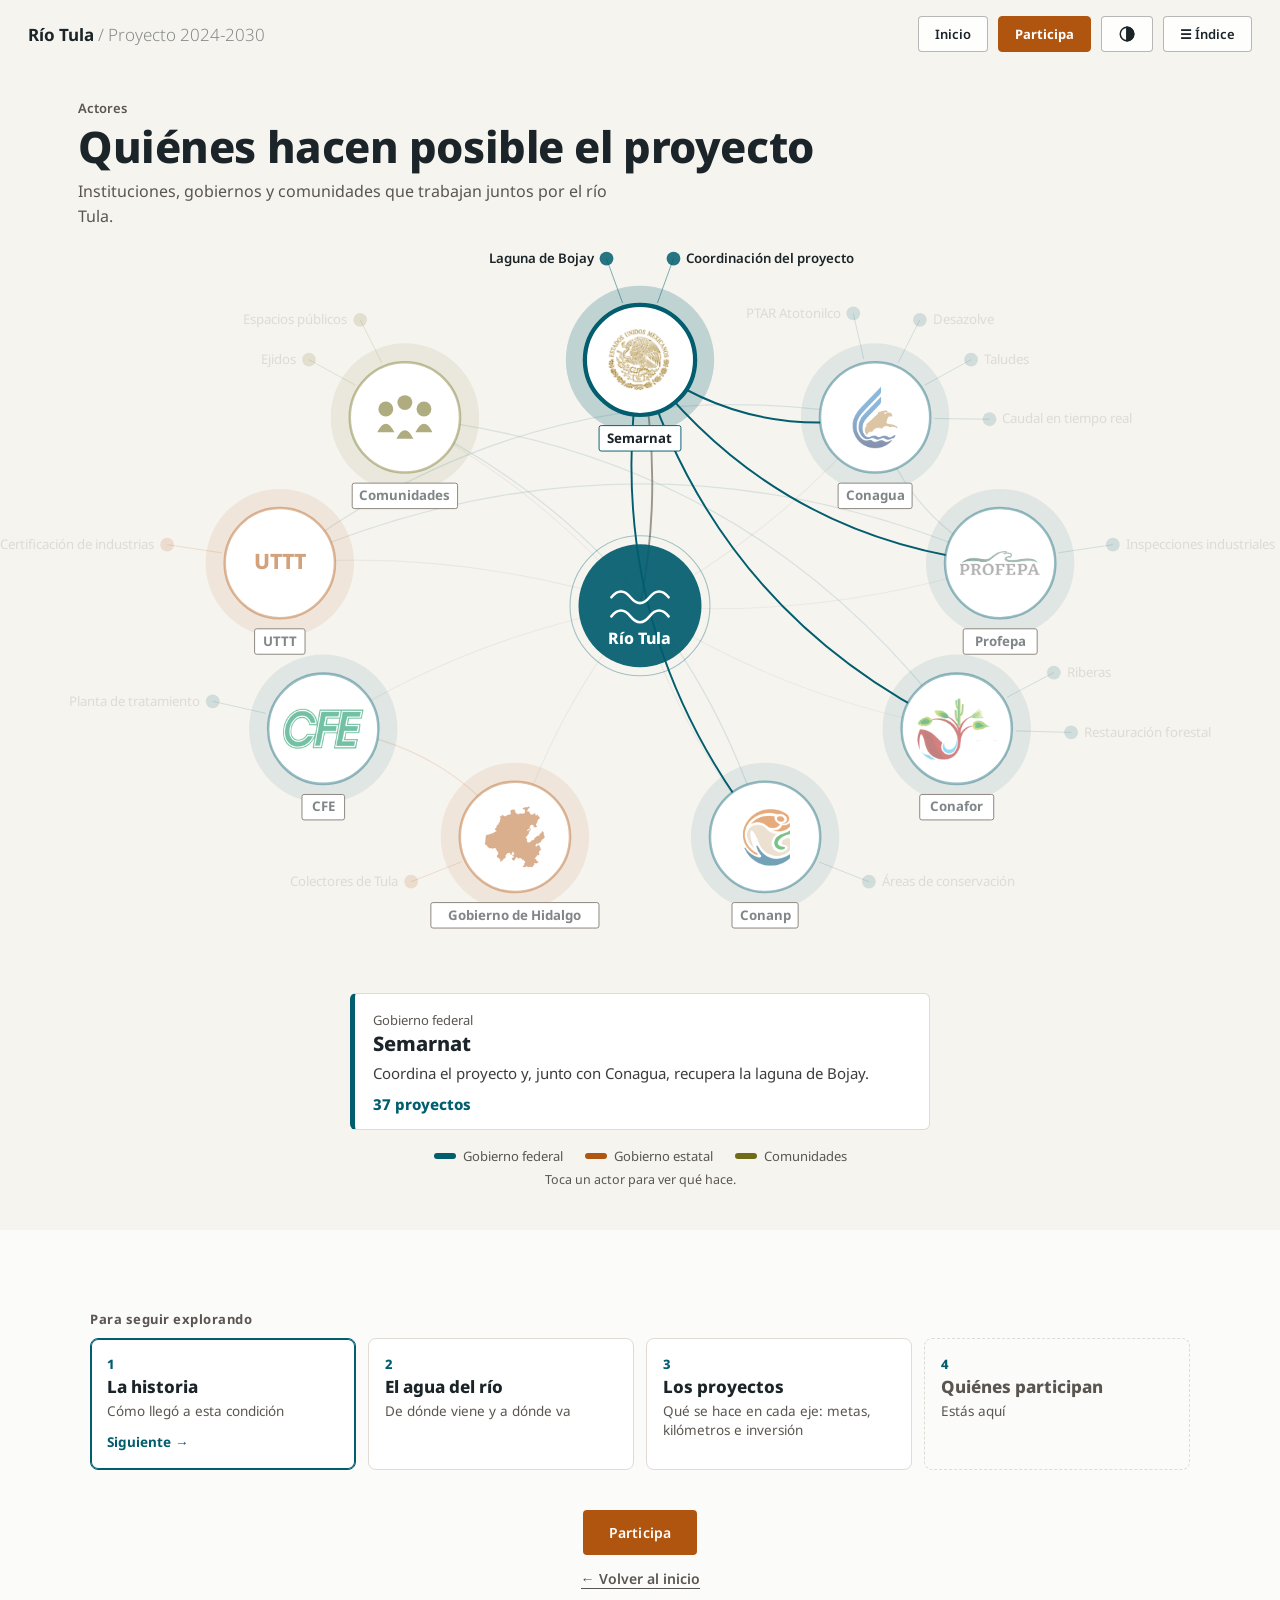
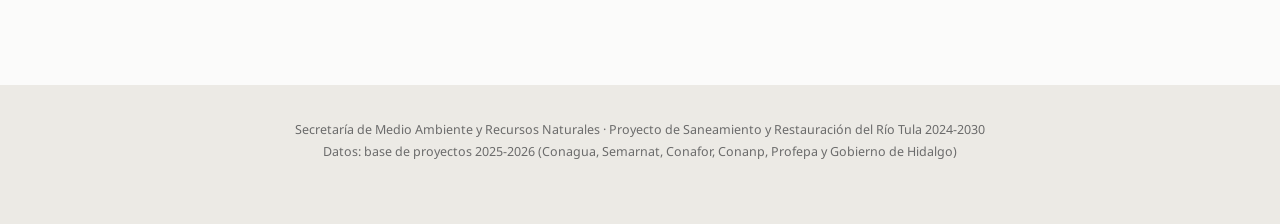
==== commit 11e76837: "Actualiza el número de inspecciones [automático]" ====
--- a/actores.html
+++ b/actores.html
@@ -51,7 +51,7 @@
 
 <div class="pp" id="ppPanel" role="dialog" aria-label="Súmate a recuperar el río"><div class="pp-box"><button class="pp-x" type="button" aria-label="Cerrar">×</button><h2>Súmate a recuperar el río</h2><p>Elige cómo quieres participar.</p><div class="pp-ls"><a class="pp-l" href="https://forms.gle/ywk73PzvLo6HkGVFA" target="_blank" rel="noopener"><span>Participa en eventos</span><i>→</i></a><a class="pp-l" href="https://forms.gle/ywk73PzvLo6HkGVFA" target="_blank" rel="noopener"><span>Recibe información</span><i>→</i></a><a class="pp-l" href="https://forms.gle/ywk73PzvLo6HkGVFA" target="_blank" rel="noopener"><span>Sugerencias o propuestas de colaboración</span><i>→</i></a><a class="pp-l" href="https://www.profepa.gob.mx/innovaportal/v/1156/1/mx/haz_tu_denuncia.html" target="_blank" rel="noopener"><span>Denuncia a una industria que contamina el río</span><i>→</i></a></div></div></div>
 
-<section class="s-actores" id="actores" data-nav="light"><div class="ac-in"><div class="ac-head"><span class="s-tag">Actores</span><h1>Quiénes hacen posible el proyecto</h1><p>Instituciones, gobiernos y comunidades que trabajan juntos por el río Tula.</p></div><div class="an" id="an"><svg class="an-svg an-d" viewBox="0 0 1000 690" role="img" aria-label="Mapa de actores del proyecto del río Tula"><path class="an-l an-r" data-a="0" d="M500.0,330.0 Q523.2,214.0 500.0,98.0" style="--i:0"/><path class="an-l an-r" data-a="1" d="M500.0,330.0 Q628.7,263.3 721.8,152.3" style="--i:1"/><path class="an-l an-r" data-a="2" d="M500.0,330.0 Q673.9,343.8 839.8,289.7" style="--i:2"/><path class="an-l an-r" data-a="3" d="M500.0,330.0 Q637.8,417.9 798.8,446.0" style="--i:3"/><path class="an-l an-r" data-a="4" d="M500.0,330.0 Q537.2,450.8 618.0,548.0" style="--i:4"/><path class="an-l an-r" data-a="5" d="M500.0,330.0 Q419.2,427.2 382.0,548.0" style="--i:5"/><path class="an-l an-r" data-a="6" d="M500.0,330.0 Q339.0,358.1 201.2,446.0" style="--i:6"/><path class="an-l an-r" data-a="7" d="M500.0,330.0 Q334.1,275.9 160.2,289.7" style="--i:7"/><path class="an-l an-r" data-a="8" d="M500.0,330.0 Q406.9,219.0 278.2,152.3" style="--i:8"/><path class="an-l an-rel" data-a="0 1" d="M500.0,98.0 Q598.9,173.9 721.8,152.3" style="--i:0;--c:#025d6e"/><path class="an-l an-rel" data-a="0 2" d="M500.0,98.0 Q627.7,268.6 839.8,289.7" style="--i:1;--c:#025d6e"/><path class="an-l an-rel" data-a="0 3" d="M500.0,98.0 Q572.8,337.7 798.8,446.0" style="--i:2;--c:#025d6e"/><path class="an-l an-rel" data-a="0 4" d="M500.0,98.0 Q460.0,349.0 618.0,548.0" style="--i:3;--c:#025d6e"/><path class="an-l an-rel" data-a="1 2" d="M721.8,152.3 Q750.5,247.0 839.8,289.7" style="--i:4;--c:#025d6e"/><path class="an-l an-rel" data-a="1 7" d="M721.8,152.3 Q410.8,97.5 160.2,289.7" style="--i:5;--c:#025d6e"/><path class="an-l an-rel" data-a="2 7" d="M839.8,289.7 Q500.0,140.2 160.2,289.7" style="--i:6;--c:#025d6e"/><path class="an-l an-rel" data-a="3 8" d="M798.8,446.0 Q603.1,184.6 278.2,152.3" style="--i:7;--c:#025d6e"/><path class="an-l an-rel" data-a="4 8" d="M618.0,548.0 Q535.2,275.4 278.2,152.3" style="--i:8;--c:#025d6e"/><path class="an-l an-rel" data-a="5 6" d="M382.0,548.0 Q314.1,457.2 201.2,446.0" style="--i:9;--c:#b05510"/><g class="an-s" data-a="0" style="--i:0;--c:#025d6e"><path class="an-ls" d="M483.6,44.4 L468.4,2.4"/><circle cx="468.4" cy="2.4" r="6.5"/><text x="456.4" y="6.4" text-anchor="end">Laguna de Bojay</text></g><g class="an-s" data-a="0" style="--i:0;--c:#025d6e"><path class="an-ls" d="M516.4,44.4 L531.6,2.4"/><circle cx="531.6" cy="2.4" r="6.5"/><text x="543.6" y="6.4" text-anchor="start">Coordinación del proyecto</text></g><g class="an-s" data-a="1" style="--i:1;--c:#025d6e"><path class="an-ls" d="M711.1,97.3 L701.2,54.1"/><circle cx="701.2" cy="54.1" r="6.5"/><text x="689.2" y="58.1" text-anchor="end">PTAR Atotonilco</text></g><g class="an-s" data-a="1" style="--i:1;--c:#025d6e"><path class="an-ls" d="M743.6,100.7 L764.0,60.2"/><circle cx="764.0" cy="60.2" r="6.5"/><text x="776.0" y="64.2" text-anchor="start">Desazolve</text></g><g class="an-s" data-a="1" style="--i:1;--c:#025d6e"><path class="an-ls" d="M768.7,121.8 L812.3,97.8"/><circle cx="812.3" cy="97.8" r="6.5"/><text x="824.3" y="101.8" text-anchor="start">Taludes</text></g><g class="an-s" data-a="1" style="--i:1;--c:#025d6e"><path class="an-ls" d="M777.8,153.3 L829.7,154.0"/><circle cx="829.7" cy="154.0" r="6.5"/><text x="841.7" y="158.0" text-anchor="start">Caudal en tiempo real</text></g><g class="an-s" data-a="2" style="--i:2;--c:#025d6e"><path class="an-ls" d="M894.9,280.0 L946.1,272.3"/><circle cx="946.1" cy="272.3" r="6.5"/><text x="958.1" y="276.3" text-anchor="start">Inspecciones industriales</text></g><g class="an-s" data-a="3" style="--i:3;--c:#025d6e"><path class="an-ls" d="M846.3,416.3 L890.4,393.0"/><circle cx="890.4" cy="393.0" r="6.5"/><text x="902.4" y="397.0" text-anchor="start">Riberas</text></g><g class="an-s" data-a="3" style="--i:3;--c:#025d6e"><path class="an-ls" d="M854.7,448.0 L906.7,449.5"/><circle cx="906.7" cy="449.5" r="6.5"/><text x="918.7" y="453.5" text-anchor="start">Restauración forestal</text></g><g class="an-s" data-a="4" style="--i:4;--c:#025d6e"><path class="an-ls" d="M668.8,571.7 L715.9,590.3"/><circle cx="715.9" cy="590.3" r="6.5"/><text x="727.9" y="594.3" text-anchor="start">Áreas de conservación</text></g><g class="an-s" data-a="5" style="--i:5;--c:#b05510"><path class="an-ls" d="M331.2,571.7 L284.1,590.3"/><circle cx="284.1" cy="590.3" r="6.5"/><text x="272.1" y="594.3" text-anchor="end">Colectores de Tula</text></g><g class="an-s" data-a="6" style="--i:6;--c:#025d6e"><path class="an-ls" d="M147.1,431.5 L96.9,420.1"/><circle cx="96.9" cy="420.1" r="6.5"/><text x="84.9" y="424.1" text-anchor="end">Planta de tratamiento</text></g><g class="an-s" data-a="7" style="--i:7;--c:#b05510"><path class="an-ls" d="M105.1,280.0 L53.9,272.3"/><circle cx="53.9" cy="272.3" r="6.5"/><text x="41.9" y="276.3" text-anchor="end">Certificación de industrias</text></g><g class="an-s" data-a="8" style="--i:8;--c:#6f6b19"><path class="an-ls" d="M231.3,121.8 L187.7,97.8"/><circle cx="187.7" cy="97.8" r="6.5"/><text x="175.7" y="101.8" text-anchor="end">Ejidos</text></g><g class="an-s" data-a="8" style="--i:8;--c:#6f6b19"><path class="an-ls" d="M256.4,100.7 L236.0,60.2"/><circle cx="236.0" cy="60.2" r="6.5"/><text x="224.0" y="64.2" text-anchor="end">Espacios públicos</text></g><g class="an-c"><circle r="58" cx="500" cy="330" fill="#025d6e"/><circle r="66" cx="500" cy="330" fill="none" stroke="#025d6e" stroke-opacity=".35"/><path d="M473,322 q9,-11 18,0 t18,0 t18,0 M473,340 q9,-11 18,0 t18,0 t18,0" fill="none" stroke="#fff" stroke-width="2.4" stroke-linecap="round"/><text x="500" y="366" text-anchor="middle">Río Tula</text></g><g class="an-n on" tabindex="0" role="button" data-i="0" style="--i:0;--c:#025d6e"><circle class="an-h" cx="500.0" cy="98.0" r="70"/><circle class="an-o" cx="500.0" cy="98.0" r="52"/><image href="img/logos/semarnat.png" x="462.0" y="69.0" width="76" height="58" preserveAspectRatio="xMidYMid meet"/><g class="an-b"><rect x="461.4" y="160.0" width="77.2" height="24" rx="2"/><text x="500.0" y="176.0" text-anchor="middle" style="font-size:12.5px">Semarnat</text></g></g><g class="an-n" tabindex="0" role="button" data-i="1" style="--i:1;--c:#025d6e"><circle class="an-h" cx="721.8" cy="152.3" r="70"/><circle class="an-o" cx="721.8" cy="152.3" r="52"/><image href="img/logos/conagua.png" x="683.8" y="123.3" width="76" height="58" preserveAspectRatio="xMidYMid meet"/><g class="an-b"><rect x="686.9" y="214.3" width="69.8" height="24" rx="2"/><text x="721.8" y="230.3" text-anchor="middle" style="font-size:12.5px">Conagua</text></g></g><g class="an-n" tabindex="0" role="button" data-i="2" style="--i:2;--c:#025d6e"><circle class="an-h" cx="839.8" cy="289.7" r="70"/><circle class="an-o" cx="839.8" cy="289.7" r="52"/><image href="img/logos/profepa.png" x="801.8" y="260.7" width="76" height="58" preserveAspectRatio="xMidYMid meet"/><g class="an-b"><rect x="804.9" y="351.7" width="69.8" height="24" rx="2"/><text x="839.8" y="367.7" text-anchor="middle" style="font-size:12.5px">Profepa</text></g></g><g class="an-n" tabindex="0" role="button" data-i="3" style="--i:3;--c:#025d6e"><circle class="an-h" cx="798.8" cy="446.0" r="70"/><circle class="an-o" cx="798.8" cy="446.0" r="52"/><image href="img/logos/conafor.png" x="760.8" y="417.0" width="76" height="58" preserveAspectRatio="xMidYMid meet"/><g class="an-b"><rect x="763.9" y="508.0" width="69.8" height="24" rx="2"/><text x="798.8" y="524.0" text-anchor="middle" style="font-size:12.5px">Conafor</text></g></g><g class="an-n" tabindex="0" role="button" data-i="4" style="--i:4;--c:#025d6e"><circle class="an-h" cx="618.0" cy="548.0" r="70"/><circle class="an-o" cx="618.0" cy="548.0" r="52"/><image href="img/logos/conanp.png" x="580.0" y="519.0" width="76" height="58" preserveAspectRatio="xMidYMid meet"/><g class="an-b"><rect x="586.8" y="610.0" width="62.4" height="24" rx="2"/><text x="618.0" y="626.0" text-anchor="middle" style="font-size:12.5px">Conanp</text></g></g><g class="an-n" tabindex="0" role="button" data-i="5" style="--i:5;--c:#b05510"><circle class="an-h" cx="382.0" cy="548.0" r="70"/><circle class="an-o" cx="382.0" cy="548.0" r="52"/><image href="img/logos/hidalgo.svg" x="344.0" y="519.0" width="76" height="58" preserveAspectRatio="xMidYMid meet"/><g class="an-b"><rect x="302.7" y="610.0" width="158.6" height="24" rx="2"/><text x="382.0" y="626.0" text-anchor="middle" style="font-size:12.5px">Gobierno de Hidalgo</text></g></g><g class="an-n" tabindex="0" role="button" data-i="6" style="--i:6;--c:#025d6e"><circle class="an-h" cx="201.2" cy="446.0" r="70"/><circle class="an-o" cx="201.2" cy="446.0" r="52"/><image href="img/logos/cfe.png" x="163.2" y="417.0" width="76" height="58" preserveAspectRatio="xMidYMid meet"/><g class="an-b"><rect x="181.1" y="508.0" width="40.2" height="24" rx="2"/><text x="201.2" y="524.0" text-anchor="middle" style="font-size:12.5px">CFE</text></g></g><g class="an-n" tabindex="0" role="button" data-i="7" style="--i:7;--c:#b05510"><circle class="an-h" cx="160.2" cy="289.7" r="70"/><circle class="an-o" cx="160.2" cy="289.7" r="52"/><text class="an-tx" x="160.2" y="295.7" text-anchor="middle">UTTT</text><g class="an-b"><rect x="136.4" y="351.7" width="47.6" height="24" rx="2"/><text x="160.2" y="367.7" text-anchor="middle" style="font-size:12.5px">UTTT</text></g></g><g class="an-n" tabindex="0" role="button" data-i="8" style="--i:8;--c:#6f6b19"><circle class="an-h" cx="278.2" cy="152.3" r="70"/><circle class="an-o" cx="278.2" cy="152.3" r="52"/><g fill="#6f6b19" transform="translate(278.2 152.3) scale(1)"><circle cx="-18" cy="-8" r="7"/><circle cx="0" cy="-14" r="7"/><circle cx="18" cy="-8" r="7"/><path d="M-26,14 q8,-16 16,0z M-8,20 q8,-16 16,0z M10,14 q8,-16 16,0z"/></g><g class="an-b"><rect x="228.5" y="214.3" width="99.4" height="24" rx="2"/><text x="278.2" y="230.3" text-anchor="middle" style="font-size:12.5px">Comunidades</text></g></g></svg><svg class="an-svg an-m" viewBox="0 0 420 780" role="img" aria-label="Mapa de actores del proyecto del río Tula" aria-hidden="true"><path class="an-l an-r" data-a="0" d="M210.0,372.0 Q239.2,226.0 210.0,80.0" style="--i:0"/><path class="an-l an-r" data-a="1" d="M210.0,372.0 Q276.1,268.9 297.4,148.3" style="--i:1"/><path class="an-l an-r" data-a="2" d="M210.0,372.0 Q282.0,360.0 343.9,321.3" style="--i:2"/><path class="an-l an-r" data-a="3" d="M210.0,372.0 Q254.3,456.8 327.8,518.0" style="--i:3"/><path class="an-l an-r" data-a="4" d="M210.0,372.0 Q205.8,513.8 256.5,646.4" style="--i:4"/><path class="an-l an-r" data-a="5" d="M210.0,372.0 Q159.3,504.5 163.5,646.4" style="--i:5"/><path class="an-l an-r" data-a="6" d="M210.0,372.0 Q136.5,433.2 92.2,518.0" style="--i:6"/><path class="an-l an-r" data-a="7" d="M210.0,372.0 Q148.1,333.3 76.1,321.3" style="--i:7"/><path class="an-l an-r" data-a="8" d="M210.0,372.0 Q188.7,251.4 122.6,148.3" style="--i:8"/><path class="an-l an-rel" data-a="0 1" d="M210.0,80.0 Q238.7,133.4 297.4,148.3" style="--i:0;--c:#025d6e"/><path class="an-l an-rel" data-a="0 2" d="M210.0,80.0 Q223.9,230.1 343.9,321.3" style="--i:1;--c:#025d6e"/><path class="an-l an-rel" data-a="0 3" d="M210.0,80.0 Q172.5,324.9 327.8,518.0" style="--i:2;--c:#025d6e"/><path class="an-l an-rel" data-a="0 4" d="M210.0,80.0 Q108.7,373.4 256.5,646.4" style="--i:3;--c:#025d6e"/><path class="an-l an-rel" data-a="1 2" d="M297.4,148.3 Q282.6,245.0 343.9,321.3" style="--i:4;--c:#025d6e"/><path class="an-l an-rel" data-a="1 7" d="M297.4,148.3 Q148.7,186.1 76.1,321.3" style="--i:5;--c:#025d6e"/><path class="an-l an-rel" data-a="2 7" d="M343.9,321.3 Q210.0,262.4 76.1,321.3" style="--i:6;--c:#025d6e"/><path class="an-l an-rel" data-a="3 8" d="M327.8,518.0 Q306.5,288.0 122.6,148.3" style="--i:7;--c:#025d6e"/><path class="an-l an-rel" data-a="4 8" d="M256.5,646.4 Q299.1,367.9 122.6,148.3" style="--i:8;--c:#025d6e"/><path class="an-l an-rel" data-a="5 6" d="M163.5,646.4 Q156.1,566.5 92.2,518.0" style="--i:9;--c:#b05510"/><g class="an-s" data-a="0" style="--i:0;--c:#025d6e"><path class="an-ls" d="M197.7,46.2 L192.9,33.0"/><circle cx="192.9" cy="33.0" r="4.2"/></g><g class="an-s" data-a="0" style="--i:0;--c:#025d6e"><path class="an-ls" d="M222.3,46.2 L227.1,33.0"/><circle cx="227.1" cy="33.0" r="4.2"/></g><g class="an-s" data-a="1" style="--i:1;--c:#025d6e"><path class="an-ls" d="M285.1,114.5 L280.3,101.3"/><circle cx="280.3" cy="101.3" r="4.2"/></g><g class="an-s" data-a="1" style="--i:1;--c:#025d6e"><path class="an-ls" d="M309.7,114.5 L314.5,101.3"/><circle cx="314.5" cy="101.3" r="4.2"/></g><g class="an-s" data-a="1" style="--i:1;--c:#025d6e"><path class="an-ls" d="M328.6,130.3 L340.7,123.3"/><circle cx="340.7" cy="123.3" r="4.2"/></g><g class="an-s" data-a="1" style="--i:1;--c:#025d6e"><path class="an-ls" d="M332.9,154.6 L346.7,157.0"/><circle cx="346.7" cy="157.0" r="4.2"/></g><g class="an-s" data-a="2" style="--i:2;--c:#025d6e"><path class="an-ls" d="M379.4,315.0 L393.2,312.6"/><circle cx="393.2" cy="312.6" r="4.2"/></g><g class="an-s" data-a="3" style="--i:3;--c:#025d6e"><path class="an-ls" d="M357.3,497.4 L368.7,489.3"/><circle cx="368.7" cy="489.3" r="4.2"/></g><g class="an-s" data-a="3" style="--i:3;--c:#025d6e"><path class="an-ls" d="M363.6,521.1 L377.6,522.4"/><circle cx="377.6" cy="522.4" r="4.2"/></g><g class="an-s" data-a="4" style="--i:4;--c:#025d6e"><path class="an-ls" d="M289.1,661.6 L301.8,667.5"/><circle cx="301.8" cy="667.5" r="4.2"/></g><g class="an-s" data-a="5" style="--i:5;--c:#b05510"><path class="an-ls" d="M130.9,661.6 L118.2,667.5"/><circle cx="118.2" cy="667.5" r="4.2"/></g><g class="an-s" data-a="6" style="--i:6;--c:#025d6e"><path class="an-ls" d="M57.4,508.7 L43.9,505.1"/><circle cx="43.9" cy="505.1" r="4.2"/></g><g class="an-s" data-a="7" style="--i:7;--c:#b05510"><path class="an-ls" d="M40.6,315.0 L26.8,312.6"/><circle cx="26.8" cy="312.6" r="4.2"/></g><g class="an-s" data-a="8" style="--i:8;--c:#6f6b19"><path class="an-ls" d="M91.4,130.3 L79.3,123.3"/><circle cx="79.3" cy="123.3" r="4.2"/></g><g class="an-s" data-a="8" style="--i:8;--c:#6f6b19"><path class="an-ls" d="M110.3,114.5 L105.5,101.3"/><circle cx="105.5" cy="101.3" r="4.2"/></g><g class="an-c"><circle r="50" cx="210" cy="372" fill="#025d6e"/><circle r="58" cx="210" cy="372" fill="none" stroke="#025d6e" stroke-opacity=".35"/><path d="M183,364 q9,-11 18,0 t18,0 t18,0 M183,382 q9,-11 18,0 t18,0 t18,0" fill="none" stroke="#fff" stroke-width="2.4" stroke-linecap="round"/><text x="210" y="408" text-anchor="middle">Río Tula</text></g><g class="an-n on" tabindex="-1" role="button" data-i="0" style="--i:0;--c:#025d6e" aria-label="Semarnat"><circle class="an-h" cx="210.0" cy="80.0" r="50"/><circle class="an-o" cx="210.0" cy="80.0" r="32"/><image href="img/logos/semarnat.png" x="185.0" y="61.0" width="50" height="38" preserveAspectRatio="xMidYMid meet"/><g class="an-b"><rect x="173.4" y="122.0" width="73.2" height="22" rx="2"/><text x="210.0" y="137.0" text-anchor="middle" style="font-size:11.5px">Semarnat</text></g></g><g class="an-n" tabindex="-1" role="button" data-i="1" style="--i:1;--c:#025d6e" aria-label="Conagua"><circle class="an-h" cx="297.4" cy="148.3" r="50"/><circle class="an-o" cx="297.4" cy="148.3" r="32"/><image href="img/logos/conagua.png" x="272.4" y="129.3" width="50" height="38" preserveAspectRatio="xMidYMid meet"/><g class="an-b"><rect x="264.3" y="190.3" width="66.3" height="22" rx="2"/><text x="297.4" y="205.3" text-anchor="middle" style="font-size:11.5px">Conagua</text></g></g><g class="an-n" tabindex="-1" role="button" data-i="2" style="--i:2;--c:#025d6e" aria-label="Profepa"><circle class="an-h" cx="343.9" cy="321.3" r="50"/><circle class="an-o" cx="343.9" cy="321.3" r="32"/><image href="img/logos/profepa.png" x="318.9" y="302.3" width="50" height="38" preserveAspectRatio="xMidYMid meet"/><g class="an-b"><rect x="310.8" y="363.3" width="66.3" height="22" rx="2"/><text x="343.9" y="378.3" text-anchor="middle" style="font-size:11.5px">Profepa</text></g></g><g class="an-n" tabindex="-1" role="button" data-i="3" style="--i:3;--c:#025d6e" aria-label="Conafor"><circle class="an-h" cx="327.8" cy="518.0" r="50"/><circle class="an-o" cx="327.8" cy="518.0" r="32"/><image href="img/logos/conafor.png" x="302.8" y="499.0" width="50" height="38" preserveAspectRatio="xMidYMid meet"/><g class="an-b"><rect x="294.6" y="560.0" width="66.3" height="22" rx="2"/><text x="327.8" y="575.0" text-anchor="middle" style="font-size:11.5px">Conafor</text></g></g><g class="an-n" tabindex="-1" role="button" data-i="4" style="--i:4;--c:#025d6e" aria-label="Conanp"><circle class="an-h" cx="256.5" cy="646.4" r="50"/><circle class="an-o" cx="256.5" cy="646.4" r="32"/><image href="img/logos/conanp.png" x="231.5" y="627.4" width="50" height="38" preserveAspectRatio="xMidYMid meet"/><g class="an-b"><rect x="226.8" y="688.4" width="59.4" height="22" rx="2"/><text x="256.5" y="703.4" text-anchor="middle" style="font-size:11.5px">Conanp</text></g></g><g class="an-n" tabindex="-1" role="button" data-i="5" style="--i:5;--c:#b05510" aria-label="Gobierno de Hidalgo"><circle class="an-h" cx="163.5" cy="646.4" r="50"/><circle class="an-o" cx="163.5" cy="646.4" r="32"/><image href="img/logos/hidalgo.svg" x="138.5" y="627.4" width="50" height="38" preserveAspectRatio="xMidYMid meet"/><g class="an-b"><rect x="88.9" y="688.4" width="149.1" height="22" rx="2"/><text x="163.5" y="703.4" text-anchor="middle" style="font-size:11.5px">Gobierno de Hidalgo</text></g></g><g class="an-n" tabindex="-1" role="button" data-i="6" style="--i:6;--c:#025d6e" aria-label="CFE"><circle class="an-h" cx="92.2" cy="518.0" r="50"/><circle class="an-o" cx="92.2" cy="518.0" r="32"/><image href="img/logos/cfe.png" x="67.2" y="499.0" width="50" height="38" preserveAspectRatio="xMidYMid meet"/><g class="an-b"><rect x="72.9" y="560.0" width="38.7" height="22" rx="2"/><text x="92.2" y="575.0" text-anchor="middle" style="font-size:11.5px">CFE</text></g></g><g class="an-n" tabindex="-1" role="button" data-i="7" style="--i:7;--c:#b05510" aria-label="UTTT"><circle class="an-h" cx="76.1" cy="321.3" r="50"/><circle class="an-o" cx="76.1" cy="321.3" r="32"/><text class="an-tx" x="76.1" y="326.3" text-anchor="middle" style="font-size:15px">UTTT</text><g class="an-b"><rect x="53.3" y="363.3" width="45.6" height="22" rx="2"/><text x="76.1" y="378.3" text-anchor="middle" style="font-size:11.5px">UTTT</text></g></g><g class="an-n" tabindex="-1" role="button" data-i="8" style="--i:8;--c:#6f6b19" aria-label="Comunidades"><circle class="an-h" cx="122.6" cy="148.3" r="50"/><circle class="an-o" cx="122.6" cy="148.3" r="32"/><g fill="#6f6b19" transform="translate(122.6 148.3) scale(0.62)"><circle cx="-18" cy="-8" r="7"/><circle cx="0" cy="-14" r="7"/><circle cx="18" cy="-8" r="7"/><path d="M-26,14 q8,-16 16,0z M-8,20 q8,-16 16,0z M10,14 q8,-16 16,0z"/></g><g class="an-b"><rect x="75.6" y="190.3" width="93.9" height="22" rx="2"/><text x="122.6" y="205.3" text-anchor="middle" style="font-size:11.5px">Comunidades</text></g></g></svg></div><div class="an-det" id="anDet"><div class="ad-i" data-i="0"><span class="ad-cat">Gobierno federal</span><h3>Semarnat</h3><p>Coordina el proyecto y, junto con Conagua, recupera la laguna de Bojay.</p><ul class="ad-ac"><li>Laguna de Bojay</li><li>Coordinación del proyecto</li></ul><b>37 proyectos</b></div><div class="ad-i" data-i="1"><span class="ad-cat">Gobierno federal</span><h3>Conagua</h3><p>Trata más agua en la PTAR Atotonilco, desazolva el río, estabiliza taludes y mide el caudal.</p><ul class="ad-ac"><li>PTAR Atotonilco</li><li>Desazolve</li><li>Taludes</li><li>Caudal en tiempo real</li></ul><b>$112 mdp/año en Atotonilco</b></div><div class="ad-i" data-i="2"><span class="ad-cat">Gobierno federal</span><h3>Profepa</h3><p>Inspecciona a las industrias que descargan al río, junto con Conagua.</p><ul class="ad-ac"><li>Inspecciones industriales</li></ul><b>111 inspecciones</b></div><div class="ad-i" data-i="3"><span class="ad-cat">Gobierno federal</span><h3>Conafor</h3><p>Sanea y planta árboles en las riberas y restaura suelo forestal con ejidos.</p><ul class="ad-ac"><li>Riberas</li><li>Restauración forestal</li></ul><b>2,152 ha en restauración</b></div><div class="ad-i" data-i="4"><span class="ad-cat">Gobierno federal</span><h3>Conanp</h3><p>Certifica áreas que sus dueños deciden conservar.</p><ul class="ad-ac"><li>Áreas de conservación</li></ul><b>1,700 ha certificadas</b></div><div class="ad-i" data-i="5"><span class="ad-cat">Gobierno estatal</span><h3>Gobierno de Hidalgo</h3><p>Construye los colectores que llevan el drenaje de Tula a una planta de tratamiento.</p><ul class="ad-ac"><li>Colectores de Tula</li></ul><b>35.8 km de colectores</b></div><div class="ad-i" data-i="6"><span class="ad-cat">Gobierno federal</span><h3>CFE</h3><p>Rehabilita su planta de tratamiento, que recibirá el drenaje de Tula.</p><ul class="ad-ac"><li>Planta de tratamiento</li></ul><b>Planta en rehabilitación</b></div><div class="ad-i" data-i="7"><span class="ad-cat">Gobierno estatal</span><h3>Centro Regional de Prevención Ambiental (UTTT)</h3><p>Capacita y certifica a las industrias para mejorar sus procesos.</p><ul class="ad-ac"><li>Certificación de industrias</li></ul><b>29 industrias en certificación</b></div><div class="ad-i" data-i="8"><span class="ad-cat">Comunidades</span><h3>Comunidades y ejidos</h3><p>Restauran bosques junto con Conafor y usarán los nuevos espacios públicos junto al río.</p><ul class="ad-ac"><li>Ejidos</li><li>Espacios públicos</li></ul><b>5 espacios públicos</b></div></div><div class="am-ley"><span><i style="background:#025d6e"></i>Gobierno federal</span><span><i style="background:#b05510"></i>Gobierno estatal</span><span><i style="background:#6f6b19"></i>Comunidades</span><small>Toca un actor para ver qué hace.</small></div></div></section><section class="hs-fin" data-nav="light"><div class="sn-fin"><p class="sn-k">Para seguir explorando</p><div class="sn-row"><a class="sn-c next" href="historia.html"><span class="sn-n">1</span><b>La historia</b><small>Cómo llegó a esta condición</small><i>Siguiente →</i></a><a class="sn-c" href="agua.html"><span class="sn-n">2</span><b>El agua del río</b><small>De dónde viene y a dónde va</small></a><a class="sn-c" href="proyecto.html"><span class="sn-n">3</span><b>Los proyectos</b><small>Qué se hace en cada eje: metas, kilómetros e inversión</small></a><div class="sn-c on"><span class="sn-n">4</span><b>Quiénes participan</b><small>Estás aquí</small></div></div></div><button class="btn btn-dark" type="button" data-pp>Participa</button><a class="hs-volver" href="index.html">← Volver al inicio</a></section><footer>Secretaría de Medio Ambiente y Recursos Naturales · Proyecto de Saneamiento y Restauración del Río Tula 2024-2030<br>Datos: base de proyectos 2025-2026 (Conagua, Semarnat, Conafor, Conanp, Profepa y Gobierno de Hidalgo)</footer>
+<section class="s-actores" id="actores" data-nav="light"><div class="ac-in"><div class="ac-head"><span class="s-tag">Actores</span><h1>Quiénes hacen posible el proyecto</h1><p>Instituciones, gobiernos y comunidades que trabajan juntos por el río Tula.</p></div><div class="an" id="an"><svg class="an-svg an-d" viewBox="0 0 1000 690" role="img" aria-label="Mapa de actores del proyecto del río Tula"><path class="an-l an-r" data-a="0" d="M500.0,330.0 Q523.2,214.0 500.0,98.0" style="--i:0"/><path class="an-l an-r" data-a="1" d="M500.0,330.0 Q628.7,263.3 721.8,152.3" style="--i:1"/><path class="an-l an-r" data-a="2" d="M500.0,330.0 Q673.9,343.8 839.8,289.7" style="--i:2"/><path class="an-l an-r" data-a="3" d="M500.0,330.0 Q637.8,417.9 798.8,446.0" style="--i:3"/><path class="an-l an-r" data-a="4" d="M500.0,330.0 Q537.2,450.8 618.0,548.0" style="--i:4"/><path class="an-l an-r" data-a="5" d="M500.0,330.0 Q419.2,427.2 382.0,548.0" style="--i:5"/><path class="an-l an-r" data-a="6" d="M500.0,330.0 Q339.0,358.1 201.2,446.0" style="--i:6"/><path class="an-l an-r" data-a="7" d="M500.0,330.0 Q334.1,275.9 160.2,289.7" style="--i:7"/><path class="an-l an-r" data-a="8" d="M500.0,330.0 Q406.9,219.0 278.2,152.3" style="--i:8"/><path class="an-l an-rel" data-a="0 1" d="M500.0,98.0 Q598.9,173.9 721.8,152.3" style="--i:0;--c:#025d6e"/><path class="an-l an-rel" data-a="0 2" d="M500.0,98.0 Q627.7,268.6 839.8,289.7" style="--i:1;--c:#025d6e"/><path class="an-l an-rel" data-a="0 3" d="M500.0,98.0 Q572.8,337.7 798.8,446.0" style="--i:2;--c:#025d6e"/><path class="an-l an-rel" data-a="0 4" d="M500.0,98.0 Q460.0,349.0 618.0,548.0" style="--i:3;--c:#025d6e"/><path class="an-l an-rel" data-a="1 2" d="M721.8,152.3 Q750.5,247.0 839.8,289.7" style="--i:4;--c:#025d6e"/><path class="an-l an-rel" data-a="1 7" d="M721.8,152.3 Q410.8,97.5 160.2,289.7" style="--i:5;--c:#025d6e"/><path class="an-l an-rel" data-a="2 7" d="M839.8,289.7 Q500.0,140.2 160.2,289.7" style="--i:6;--c:#025d6e"/><path class="an-l an-rel" data-a="3 8" d="M798.8,446.0 Q603.1,184.6 278.2,152.3" style="--i:7;--c:#025d6e"/><path class="an-l an-rel" data-a="4 8" d="M618.0,548.0 Q535.2,275.4 278.2,152.3" style="--i:8;--c:#025d6e"/><path class="an-l an-rel" data-a="5 6" d="M382.0,548.0 Q314.1,457.2 201.2,446.0" style="--i:9;--c:#b05510"/><g class="an-s" data-a="0" style="--i:0;--c:#025d6e"><path class="an-ls" d="M483.6,44.4 L468.4,2.4"/><circle cx="468.4" cy="2.4" r="6.5"/><text x="456.4" y="6.4" text-anchor="end">Laguna de Bojay</text></g><g class="an-s" data-a="0" style="--i:0;--c:#025d6e"><path class="an-ls" d="M516.4,44.4 L531.6,2.4"/><circle cx="531.6" cy="2.4" r="6.5"/><text x="543.6" y="6.4" text-anchor="start">Coordinación del proyecto</text></g><g class="an-s" data-a="1" style="--i:1;--c:#025d6e"><path class="an-ls" d="M711.1,97.3 L701.2,54.1"/><circle cx="701.2" cy="54.1" r="6.5"/><text x="689.2" y="58.1" text-anchor="end">PTAR Atotonilco</text></g><g class="an-s" data-a="1" style="--i:1;--c:#025d6e"><path class="an-ls" d="M743.6,100.7 L764.0,60.2"/><circle cx="764.0" cy="60.2" r="6.5"/><text x="776.0" y="64.2" text-anchor="start">Desazolve</text></g><g class="an-s" data-a="1" style="--i:1;--c:#025d6e"><path class="an-ls" d="M768.7,121.8 L812.3,97.8"/><circle cx="812.3" cy="97.8" r="6.5"/><text x="824.3" y="101.8" text-anchor="start">Taludes</text></g><g class="an-s" data-a="1" style="--i:1;--c:#025d6e"><path class="an-ls" d="M777.8,153.3 L829.7,154.0"/><circle cx="829.7" cy="154.0" r="6.5"/><text x="841.7" y="158.0" text-anchor="start">Caudal en tiempo real</text></g><g class="an-s" data-a="2" style="--i:2;--c:#025d6e"><path class="an-ls" d="M894.9,280.0 L946.1,272.3"/><circle cx="946.1" cy="272.3" r="6.5"/><text x="958.1" y="276.3" text-anchor="start">Inspecciones industriales</text></g><g class="an-s" data-a="3" style="--i:3;--c:#025d6e"><path class="an-ls" d="M846.3,416.3 L890.4,393.0"/><circle cx="890.4" cy="393.0" r="6.5"/><text x="902.4" y="397.0" text-anchor="start">Riberas</text></g><g class="an-s" data-a="3" style="--i:3;--c:#025d6e"><path class="an-ls" d="M854.7,448.0 L906.7,449.5"/><circle cx="906.7" cy="449.5" r="6.5"/><text x="918.7" y="453.5" text-anchor="start">Restauración forestal</text></g><g class="an-s" data-a="4" style="--i:4;--c:#025d6e"><path class="an-ls" d="M668.8,571.7 L715.9,590.3"/><circle cx="715.9" cy="590.3" r="6.5"/><text x="727.9" y="594.3" text-anchor="start">Áreas de conservación</text></g><g class="an-s" data-a="5" style="--i:5;--c:#b05510"><path class="an-ls" d="M331.2,571.7 L284.1,590.3"/><circle cx="284.1" cy="590.3" r="6.5"/><text x="272.1" y="594.3" text-anchor="end">Colectores de Tula</text></g><g class="an-s" data-a="6" style="--i:6;--c:#025d6e"><path class="an-ls" d="M147.1,431.5 L96.9,420.1"/><circle cx="96.9" cy="420.1" r="6.5"/><text x="84.9" y="424.1" text-anchor="end">Planta de tratamiento</text></g><g class="an-s" data-a="7" style="--i:7;--c:#b05510"><path class="an-ls" d="M105.1,280.0 L53.9,272.3"/><circle cx="53.9" cy="272.3" r="6.5"/><text x="41.9" y="276.3" text-anchor="end">Certificación de industrias</text></g><g class="an-s" data-a="8" style="--i:8;--c:#6f6b19"><path class="an-ls" d="M231.3,121.8 L187.7,97.8"/><circle cx="187.7" cy="97.8" r="6.5"/><text x="175.7" y="101.8" text-anchor="end">Ejidos</text></g><g class="an-s" data-a="8" style="--i:8;--c:#6f6b19"><path class="an-ls" d="M256.4,100.7 L236.0,60.2"/><circle cx="236.0" cy="60.2" r="6.5"/><text x="224.0" y="64.2" text-anchor="end">Espacios públicos</text></g><g class="an-c"><circle r="58" cx="500" cy="330" fill="#025d6e"/><circle r="66" cx="500" cy="330" fill="none" stroke="#025d6e" stroke-opacity=".35"/><path d="M473,322 q9,-11 18,0 t18,0 t18,0 M473,340 q9,-11 18,0 t18,0 t18,0" fill="none" stroke="#fff" stroke-width="2.4" stroke-linecap="round"/><text x="500" y="366" text-anchor="middle">Río Tula</text></g><g class="an-n on" tabindex="0" role="button" data-i="0" style="--i:0;--c:#025d6e"><circle class="an-h" cx="500.0" cy="98.0" r="70"/><circle class="an-o" cx="500.0" cy="98.0" r="52"/><image href="img/logos/semarnat.png" x="462.0" y="69.0" width="76" height="58" preserveAspectRatio="xMidYMid meet"/><g class="an-b"><rect x="461.4" y="160.0" width="77.2" height="24" rx="2"/><text x="500.0" y="176.0" text-anchor="middle" style="font-size:12.5px">Semarnat</text></g></g><g class="an-n" tabindex="0" role="button" data-i="1" style="--i:1;--c:#025d6e"><circle class="an-h" cx="721.8" cy="152.3" r="70"/><circle class="an-o" cx="721.8" cy="152.3" r="52"/><image href="img/logos/conagua.png" x="683.8" y="123.3" width="76" height="58" preserveAspectRatio="xMidYMid meet"/><g class="an-b"><rect x="686.9" y="214.3" width="69.8" height="24" rx="2"/><text x="721.8" y="230.3" text-anchor="middle" style="font-size:12.5px">Conagua</text></g></g><g class="an-n" tabindex="0" role="button" data-i="2" style="--i:2;--c:#025d6e"><circle class="an-h" cx="839.8" cy="289.7" r="70"/><circle class="an-o" cx="839.8" cy="289.7" r="52"/><image href="img/logos/profepa.png" x="801.8" y="260.7" width="76" height="58" preserveAspectRatio="xMidYMid meet"/><g class="an-b"><rect x="804.9" y="351.7" width="69.8" height="24" rx="2"/><text x="839.8" y="367.7" text-anchor="middle" style="font-size:12.5px">Profepa</text></g></g><g class="an-n" tabindex="0" role="button" data-i="3" style="--i:3;--c:#025d6e"><circle class="an-h" cx="798.8" cy="446.0" r="70"/><circle class="an-o" cx="798.8" cy="446.0" r="52"/><image href="img/logos/conafor.png" x="760.8" y="417.0" width="76" height="58" preserveAspectRatio="xMidYMid meet"/><g class="an-b"><rect x="763.9" y="508.0" width="69.8" height="24" rx="2"/><text x="798.8" y="524.0" text-anchor="middle" style="font-size:12.5px">Conafor</text></g></g><g class="an-n" tabindex="0" role="button" data-i="4" style="--i:4;--c:#025d6e"><circle class="an-h" cx="618.0" cy="548.0" r="70"/><circle class="an-o" cx="618.0" cy="548.0" r="52"/><image href="img/logos/conanp.png" x="580.0" y="519.0" width="76" height="58" preserveAspectRatio="xMidYMid meet"/><g class="an-b"><rect x="586.8" y="610.0" width="62.4" height="24" rx="2"/><text x="618.0" y="626.0" text-anchor="middle" style="font-size:12.5px">Conanp</text></g></g><g class="an-n" tabindex="0" role="button" data-i="5" style="--i:5;--c:#b05510"><circle class="an-h" cx="382.0" cy="548.0" r="70"/><circle class="an-o" cx="382.0" cy="548.0" r="52"/><image href="img/logos/hidalgo.svg" x="344.0" y="519.0" width="76" height="58" preserveAspectRatio="xMidYMid meet"/><g class="an-b"><rect x="302.7" y="610.0" width="158.6" height="24" rx="2"/><text x="382.0" y="626.0" text-anchor="middle" style="font-size:12.5px">Gobierno de Hidalgo</text></g></g><g class="an-n" tabindex="0" role="button" data-i="6" style="--i:6;--c:#025d6e"><circle class="an-h" cx="201.2" cy="446.0" r="70"/><circle class="an-o" cx="201.2" cy="446.0" r="52"/><image href="img/logos/cfe.png" x="163.2" y="417.0" width="76" height="58" preserveAspectRatio="xMidYMid meet"/><g class="an-b"><rect x="181.1" y="508.0" width="40.2" height="24" rx="2"/><text x="201.2" y="524.0" text-anchor="middle" style="font-size:12.5px">CFE</text></g></g><g class="an-n" tabindex="0" role="button" data-i="7" style="--i:7;--c:#b05510"><circle class="an-h" cx="160.2" cy="289.7" r="70"/><circle class="an-o" cx="160.2" cy="289.7" r="52"/><text class="an-tx" x="160.2" y="295.7" text-anchor="middle">UTTT</text><g class="an-b"><rect x="136.4" y="351.7" width="47.6" height="24" rx="2"/><text x="160.2" y="367.7" text-anchor="middle" style="font-size:12.5px">UTTT</text></g></g><g class="an-n" tabindex="0" role="button" data-i="8" style="--i:8;--c:#6f6b19"><circle class="an-h" cx="278.2" cy="152.3" r="70"/><circle class="an-o" cx="278.2" cy="152.3" r="52"/><g fill="#6f6b19" transform="translate(278.2 152.3) scale(1)"><circle cx="-18" cy="-8" r="7"/><circle cx="0" cy="-14" r="7"/><circle cx="18" cy="-8" r="7"/><path d="M-26,14 q8,-16 16,0z M-8,20 q8,-16 16,0z M10,14 q8,-16 16,0z"/></g><g class="an-b"><rect x="228.5" y="214.3" width="99.4" height="24" rx="2"/><text x="278.2" y="230.3" text-anchor="middle" style="font-size:12.5px">Comunidades</text></g></g></svg><svg class="an-svg an-m" viewBox="0 0 420 780" role="img" aria-label="Mapa de actores del proyecto del río Tula" aria-hidden="true"><path class="an-l an-r" data-a="0" d="M210.0,372.0 Q239.2,226.0 210.0,80.0" style="--i:0"/><path class="an-l an-r" data-a="1" d="M210.0,372.0 Q276.1,268.9 297.4,148.3" style="--i:1"/><path class="an-l an-r" data-a="2" d="M210.0,372.0 Q282.0,360.0 343.9,321.3" style="--i:2"/><path class="an-l an-r" data-a="3" d="M210.0,372.0 Q254.3,456.8 327.8,518.0" style="--i:3"/><path class="an-l an-r" data-a="4" d="M210.0,372.0 Q205.8,513.8 256.5,646.4" style="--i:4"/><path class="an-l an-r" data-a="5" d="M210.0,372.0 Q159.3,504.5 163.5,646.4" style="--i:5"/><path class="an-l an-r" data-a="6" d="M210.0,372.0 Q136.5,433.2 92.2,518.0" style="--i:6"/><path class="an-l an-r" data-a="7" d="M210.0,372.0 Q148.1,333.3 76.1,321.3" style="--i:7"/><path class="an-l an-r" data-a="8" d="M210.0,372.0 Q188.7,251.4 122.6,148.3" style="--i:8"/><path class="an-l an-rel" data-a="0 1" d="M210.0,80.0 Q238.7,133.4 297.4,148.3" style="--i:0;--c:#025d6e"/><path class="an-l an-rel" data-a="0 2" d="M210.0,80.0 Q223.9,230.1 343.9,321.3" style="--i:1;--c:#025d6e"/><path class="an-l an-rel" data-a="0 3" d="M210.0,80.0 Q172.5,324.9 327.8,518.0" style="--i:2;--c:#025d6e"/><path class="an-l an-rel" data-a="0 4" d="M210.0,80.0 Q108.7,373.4 256.5,646.4" style="--i:3;--c:#025d6e"/><path class="an-l an-rel" data-a="1 2" d="M297.4,148.3 Q282.6,245.0 343.9,321.3" style="--i:4;--c:#025d6e"/><path class="an-l an-rel" data-a="1 7" d="M297.4,148.3 Q148.7,186.1 76.1,321.3" style="--i:5;--c:#025d6e"/><path class="an-l an-rel" data-a="2 7" d="M343.9,321.3 Q210.0,262.4 76.1,321.3" style="--i:6;--c:#025d6e"/><path class="an-l an-rel" data-a="3 8" d="M327.8,518.0 Q306.5,288.0 122.6,148.3" style="--i:7;--c:#025d6e"/><path class="an-l an-rel" data-a="4 8" d="M256.5,646.4 Q299.1,367.9 122.6,148.3" style="--i:8;--c:#025d6e"/><path class="an-l an-rel" data-a="5 6" d="M163.5,646.4 Q156.1,566.5 92.2,518.0" style="--i:9;--c:#b05510"/><g class="an-s" data-a="0" style="--i:0;--c:#025d6e"><path class="an-ls" d="M197.7,46.2 L192.9,33.0"/><circle cx="192.9" cy="33.0" r="4.2"/></g><g class="an-s" data-a="0" style="--i:0;--c:#025d6e"><path class="an-ls" d="M222.3,46.2 L227.1,33.0"/><circle cx="227.1" cy="33.0" r="4.2"/></g><g class="an-s" data-a="1" style="--i:1;--c:#025d6e"><path class="an-ls" d="M285.1,114.5 L280.3,101.3"/><circle cx="280.3" cy="101.3" r="4.2"/></g><g class="an-s" data-a="1" style="--i:1;--c:#025d6e"><path class="an-ls" d="M309.7,114.5 L314.5,101.3"/><circle cx="314.5" cy="101.3" r="4.2"/></g><g class="an-s" data-a="1" style="--i:1;--c:#025d6e"><path class="an-ls" d="M328.6,130.3 L340.7,123.3"/><circle cx="340.7" cy="123.3" r="4.2"/></g><g class="an-s" data-a="1" style="--i:1;--c:#025d6e"><path class="an-ls" d="M332.9,154.6 L346.7,157.0"/><circle cx="346.7" cy="157.0" r="4.2"/></g><g class="an-s" data-a="2" style="--i:2;--c:#025d6e"><path class="an-ls" d="M379.4,315.0 L393.2,312.6"/><circle cx="393.2" cy="312.6" r="4.2"/></g><g class="an-s" data-a="3" style="--i:3;--c:#025d6e"><path class="an-ls" d="M357.3,497.4 L368.7,489.3"/><circle cx="368.7" cy="489.3" r="4.2"/></g><g class="an-s" data-a="3" style="--i:3;--c:#025d6e"><path class="an-ls" d="M363.6,521.1 L377.6,522.4"/><circle cx="377.6" cy="522.4" r="4.2"/></g><g class="an-s" data-a="4" style="--i:4;--c:#025d6e"><path class="an-ls" d="M289.1,661.6 L301.8,667.5"/><circle cx="301.8" cy="667.5" r="4.2"/></g><g class="an-s" data-a="5" style="--i:5;--c:#b05510"><path class="an-ls" d="M130.9,661.6 L118.2,667.5"/><circle cx="118.2" cy="667.5" r="4.2"/></g><g class="an-s" data-a="6" style="--i:6;--c:#025d6e"><path class="an-ls" d="M57.4,508.7 L43.9,505.1"/><circle cx="43.9" cy="505.1" r="4.2"/></g><g class="an-s" data-a="7" style="--i:7;--c:#b05510"><path class="an-ls" d="M40.6,315.0 L26.8,312.6"/><circle cx="26.8" cy="312.6" r="4.2"/></g><g class="an-s" data-a="8" style="--i:8;--c:#6f6b19"><path class="an-ls" d="M91.4,130.3 L79.3,123.3"/><circle cx="79.3" cy="123.3" r="4.2"/></g><g class="an-s" data-a="8" style="--i:8;--c:#6f6b19"><path class="an-ls" d="M110.3,114.5 L105.5,101.3"/><circle cx="105.5" cy="101.3" r="4.2"/></g><g class="an-c"><circle r="50" cx="210" cy="372" fill="#025d6e"/><circle r="58" cx="210" cy="372" fill="none" stroke="#025d6e" stroke-opacity=".35"/><path d="M183,364 q9,-11 18,0 t18,0 t18,0 M183,382 q9,-11 18,0 t18,0 t18,0" fill="none" stroke="#fff" stroke-width="2.4" stroke-linecap="round"/><text x="210" y="408" text-anchor="middle">Río Tula</text></g><g class="an-n on" tabindex="-1" role="button" data-i="0" style="--i:0;--c:#025d6e" aria-label="Semarnat"><circle class="an-h" cx="210.0" cy="80.0" r="50"/><circle class="an-o" cx="210.0" cy="80.0" r="32"/><image href="img/logos/semarnat.png" x="185.0" y="61.0" width="50" height="38" preserveAspectRatio="xMidYMid meet"/><g class="an-b"><rect x="173.4" y="122.0" width="73.2" height="22" rx="2"/><text x="210.0" y="137.0" text-anchor="middle" style="font-size:11.5px">Semarnat</text></g></g><g class="an-n" tabindex="-1" role="button" data-i="1" style="--i:1;--c:#025d6e" aria-label="Conagua"><circle class="an-h" cx="297.4" cy="148.3" r="50"/><circle class="an-o" cx="297.4" cy="148.3" r="32"/><image href="img/logos/conagua.png" x="272.4" y="129.3" width="50" height="38" preserveAspectRatio="xMidYMid meet"/><g class="an-b"><rect x="264.3" y="190.3" width="66.3" height="22" rx="2"/><text x="297.4" y="205.3" text-anchor="middle" style="font-size:11.5px">Conagua</text></g></g><g class="an-n" tabindex="-1" role="button" data-i="2" style="--i:2;--c:#025d6e" aria-label="Profepa"><circle class="an-h" cx="343.9" cy="321.3" r="50"/><circle class="an-o" cx="343.9" cy="321.3" r="32"/><image href="img/logos/profepa.png" x="318.9" y="302.3" width="50" height="38" preserveAspectRatio="xMidYMid meet"/><g class="an-b"><rect x="310.8" y="363.3" width="66.3" height="22" rx="2"/><text x="343.9" y="378.3" text-anchor="middle" style="font-size:11.5px">Profepa</text></g></g><g class="an-n" tabindex="-1" role="button" data-i="3" style="--i:3;--c:#025d6e" aria-label="Conafor"><circle class="an-h" cx="327.8" cy="518.0" r="50"/><circle class="an-o" cx="327.8" cy="518.0" r="32"/><image href="img/logos/conafor.png" x="302.8" y="499.0" width="50" height="38" preserveAspectRatio="xMidYMid meet"/><g class="an-b"><rect x="294.6" y="560.0" width="66.3" height="22" rx="2"/><text x="327.8" y="575.0" text-anchor="middle" style="font-size:11.5px">Conafor</text></g></g><g class="an-n" tabindex="-1" role="button" data-i="4" style="--i:4;--c:#025d6e" aria-label="Conanp"><circle class="an-h" cx="256.5" cy="646.4" r="50"/><circle class="an-o" cx="256.5" cy="646.4" r="32"/><image href="img/logos/conanp.png" x="231.5" y="627.4" width="50" height="38" preserveAspectRatio="xMidYMid meet"/><g class="an-b"><rect x="226.8" y="688.4" width="59.4" height="22" rx="2"/><text x="256.5" y="703.4" text-anchor="middle" style="font-size:11.5px">Conanp</text></g></g><g class="an-n" tabindex="-1" role="button" data-i="5" style="--i:5;--c:#b05510" aria-label="Gobierno de Hidalgo"><circle class="an-h" cx="163.5" cy="646.4" r="50"/><circle class="an-o" cx="163.5" cy="646.4" r="32"/><image href="img/logos/hidalgo.svg" x="138.5" y="627.4" width="50" height="38" preserveAspectRatio="xMidYMid meet"/><g class="an-b"><rect x="88.9" y="688.4" width="149.1" height="22" rx="2"/><text x="163.5" y="703.4" text-anchor="middle" style="font-size:11.5px">Gobierno de Hidalgo</text></g></g><g class="an-n" tabindex="-1" role="button" data-i="6" style="--i:6;--c:#025d6e" aria-label="CFE"><circle class="an-h" cx="92.2" cy="518.0" r="50"/><circle class="an-o" cx="92.2" cy="518.0" r="32"/><image href="img/logos/cfe.png" x="67.2" y="499.0" width="50" height="38" preserveAspectRatio="xMidYMid meet"/><g class="an-b"><rect x="72.9" y="560.0" width="38.7" height="22" rx="2"/><text x="92.2" y="575.0" text-anchor="middle" style="font-size:11.5px">CFE</text></g></g><g class="an-n" tabindex="-1" role="button" data-i="7" style="--i:7;--c:#b05510" aria-label="UTTT"><circle class="an-h" cx="76.1" cy="321.3" r="50"/><circle class="an-o" cx="76.1" cy="321.3" r="32"/><text class="an-tx" x="76.1" y="326.3" text-anchor="middle" style="font-size:15px">UTTT</text><g class="an-b"><rect x="53.3" y="363.3" width="45.6" height="22" rx="2"/><text x="76.1" y="378.3" text-anchor="middle" style="font-size:11.5px">UTTT</text></g></g><g class="an-n" tabindex="-1" role="button" data-i="8" style="--i:8;--c:#6f6b19" aria-label="Comunidades"><circle class="an-h" cx="122.6" cy="148.3" r="50"/><circle class="an-o" cx="122.6" cy="148.3" r="32"/><g fill="#6f6b19" transform="translate(122.6 148.3) scale(0.62)"><circle cx="-18" cy="-8" r="7"/><circle cx="0" cy="-14" r="7"/><circle cx="18" cy="-8" r="7"/><path d="M-26,14 q8,-16 16,0z M-8,20 q8,-16 16,0z M10,14 q8,-16 16,0z"/></g><g class="an-b"><rect x="75.6" y="190.3" width="93.9" height="22" rx="2"/><text x="122.6" y="205.3" text-anchor="middle" style="font-size:11.5px">Comunidades</text></g></g></svg></div><div class="an-det" id="anDet"><div class="ad-i" data-i="0"><span class="ad-cat">Gobierno federal</span><h3>Semarnat</h3><p>Coordina el proyecto y, junto con Conagua, recupera la laguna de Bojay.</p><ul class="ad-ac"><li>Laguna de Bojay</li><li>Coordinación del proyecto</li></ul><b>37 proyectos</b></div><div class="ad-i" data-i="1"><span class="ad-cat">Gobierno federal</span><h3>Conagua</h3><p>Trata más agua en la PTAR Atotonilco, desazolva el río, estabiliza taludes y mide el caudal.</p><ul class="ad-ac"><li>PTAR Atotonilco</li><li>Desazolve</li><li>Taludes</li><li>Caudal en tiempo real</li></ul><b>$112 mdp/año en Atotonilco</b></div><div class="ad-i" data-i="2"><span class="ad-cat">Gobierno federal</span><h3>Profepa</h3><p>Inspecciona a las industrias que descargan al río, junto con Conagua.</p><ul class="ad-ac"><li>Inspecciones industriales</li></ul><b>311 inspecciones</b></div><div class="ad-i" data-i="3"><span class="ad-cat">Gobierno federal</span><h3>Conafor</h3><p>Sanea y planta árboles en las riberas y restaura suelo forestal con ejidos.</p><ul class="ad-ac"><li>Riberas</li><li>Restauración forestal</li></ul><b>2,152 ha en restauración</b></div><div class="ad-i" data-i="4"><span class="ad-cat">Gobierno federal</span><h3>Conanp</h3><p>Certifica áreas que sus dueños deciden conservar.</p><ul class="ad-ac"><li>Áreas de conservación</li></ul><b>1,700 ha certificadas</b></div><div class="ad-i" data-i="5"><span class="ad-cat">Gobierno estatal</span><h3>Gobierno de Hidalgo</h3><p>Construye los colectores que llevan el drenaje de Tula a una planta de tratamiento.</p><ul class="ad-ac"><li>Colectores de Tula</li></ul><b>35.8 km de colectores</b></div><div class="ad-i" data-i="6"><span class="ad-cat">Gobierno federal</span><h3>CFE</h3><p>Rehabilita su planta de tratamiento, que recibirá el drenaje de Tula.</p><ul class="ad-ac"><li>Planta de tratamiento</li></ul><b>Planta en rehabilitación</b></div><div class="ad-i" data-i="7"><span class="ad-cat">Gobierno estatal</span><h3>Centro Regional de Prevención Ambiental (UTTT)</h3><p>Capacita y certifica a las industrias para mejorar sus procesos.</p><ul class="ad-ac"><li>Certificación de industrias</li></ul><b>29 industrias en certificación</b></div><div class="ad-i" data-i="8"><span class="ad-cat">Comunidades</span><h3>Comunidades y ejidos</h3><p>Restauran bosques junto con Conafor y usarán los nuevos espacios públicos junto al río.</p><ul class="ad-ac"><li>Ejidos</li><li>Espacios públicos</li></ul><b>5 espacios públicos</b></div></div><div class="am-ley"><span><i style="background:#025d6e"></i>Gobierno federal</span><span><i style="background:#b05510"></i>Gobierno estatal</span><span><i style="background:#6f6b19"></i>Comunidades</span><small>Toca un actor para ver qué hace.</small></div></div></section><section class="hs-fin" data-nav="light"><div class="sn-fin"><p class="sn-k">Para seguir explorando</p><div class="sn-row"><a class="sn-c next" href="historia.html"><span class="sn-n">1</span><b>La historia</b><small>Cómo llegó a esta condición</small><i>Siguiente →</i></a><a class="sn-c" href="agua.html"><span class="sn-n">2</span><b>El agua del río</b><small>De dónde viene y a dónde va</small></a><a class="sn-c" href="proyecto.html"><span class="sn-n">3</span><b>Los proyectos</b><small>Qué se hace en cada eje: metas, kilómetros e inversión</small></a><div class="sn-c on"><span class="sn-n">4</span><b>Quiénes participan</b><small>Estás aquí</small></div></div></div><button class="btn btn-dark" type="button" data-pp>Participa</button><a class="hs-volver" href="index.html">← Volver al inicio</a></section><footer>Secretaría de Medio Ambiente y Recursos Naturales · Proyecto de Saneamiento y Restauración del Río Tula 2024-2030<br>Datos: base de proyectos 2025-2026 (Conagua, Semarnat, Conafor, Conanp, Profepa y Gobierno de Hidalgo)</footer>
 
 <script data-goatcounter="https://riotula.goatcounter.com/count" async src="//gc.zgo.at/count.js"></script>
 <script src="js/sitio.js?v=47"></script>
